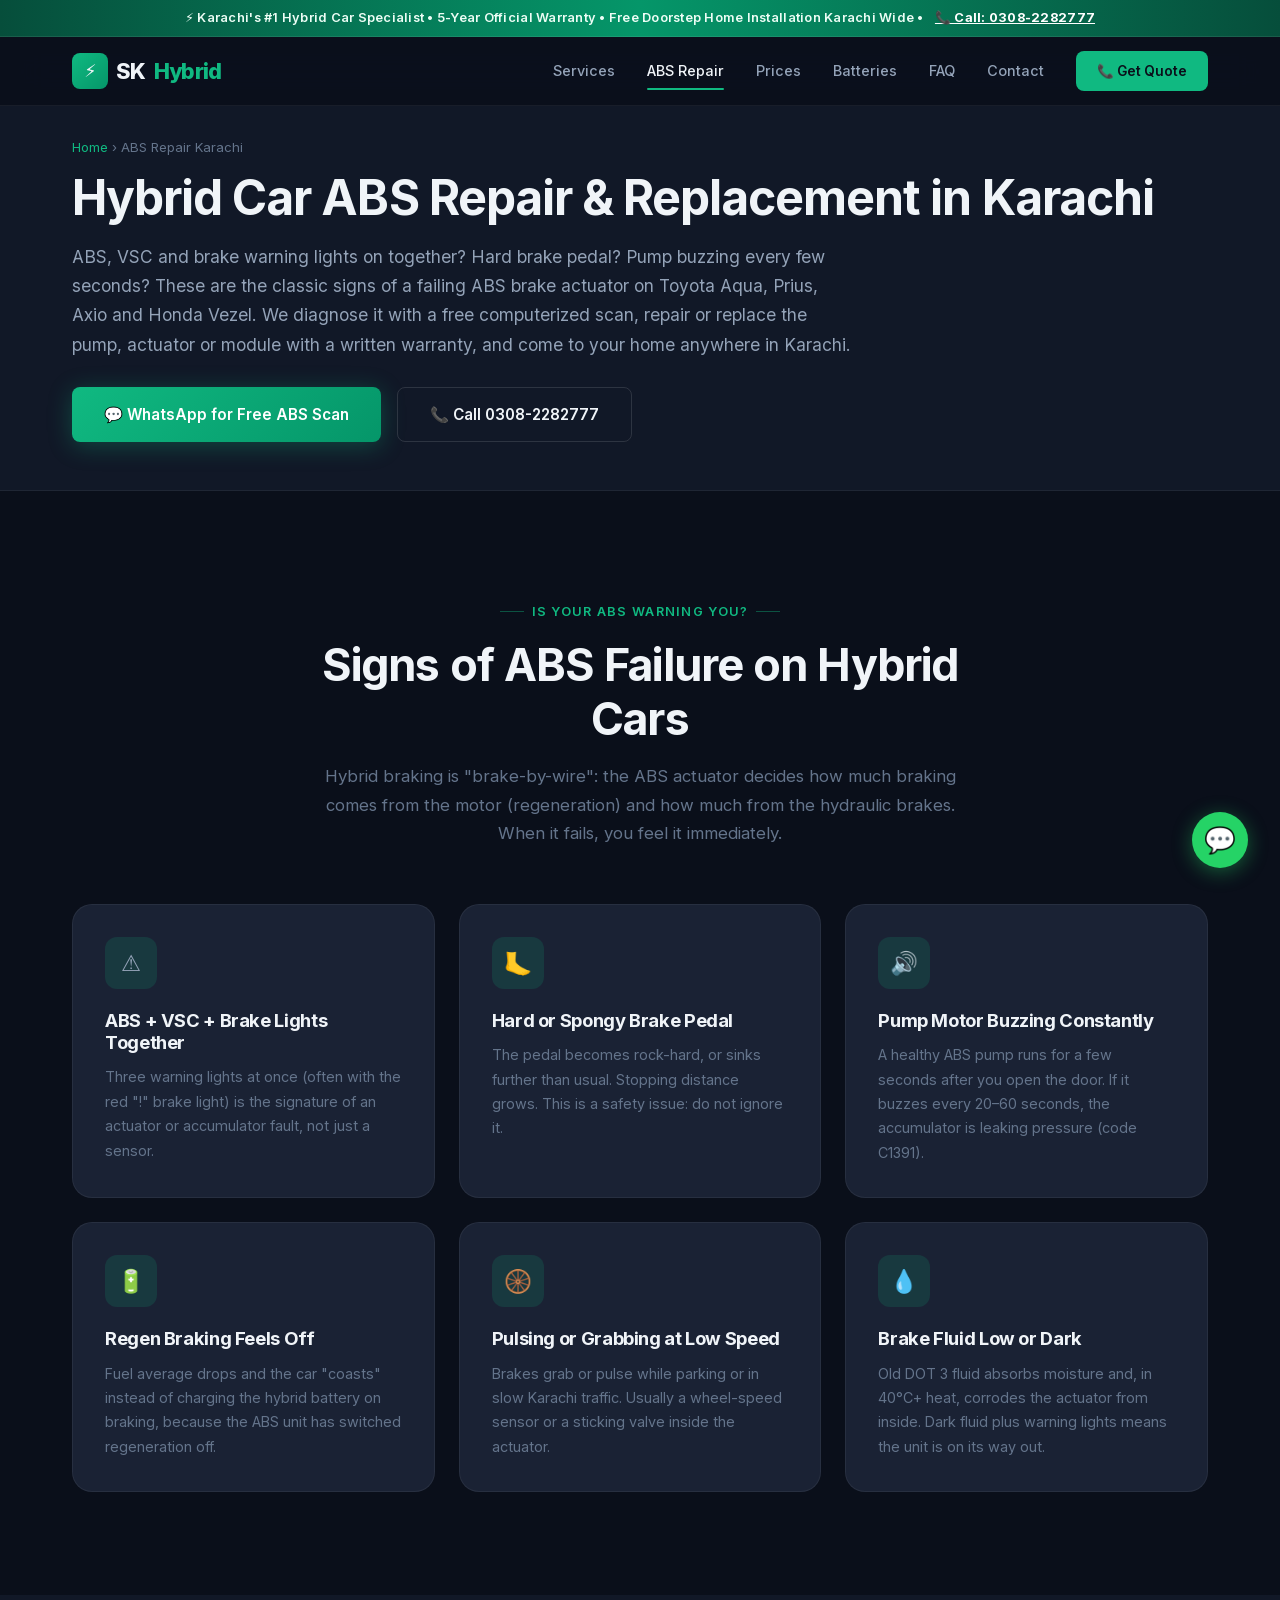
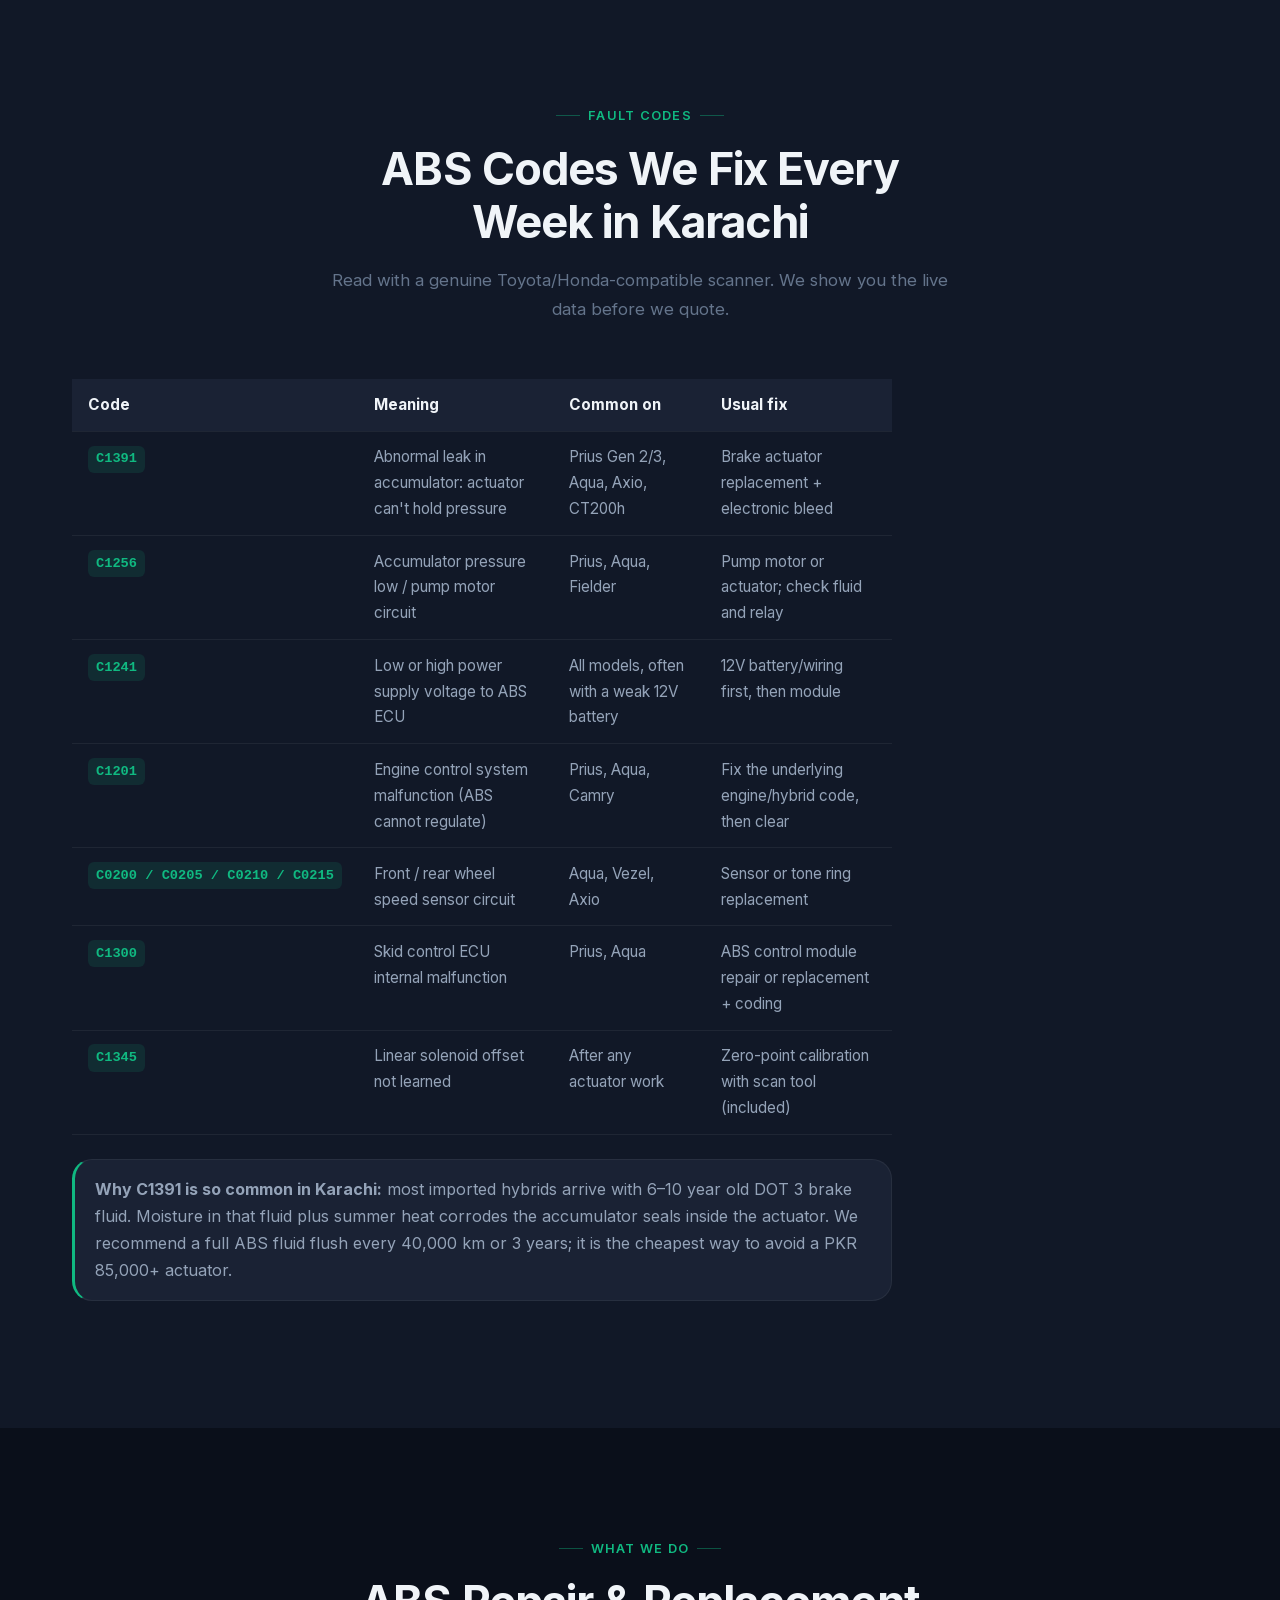
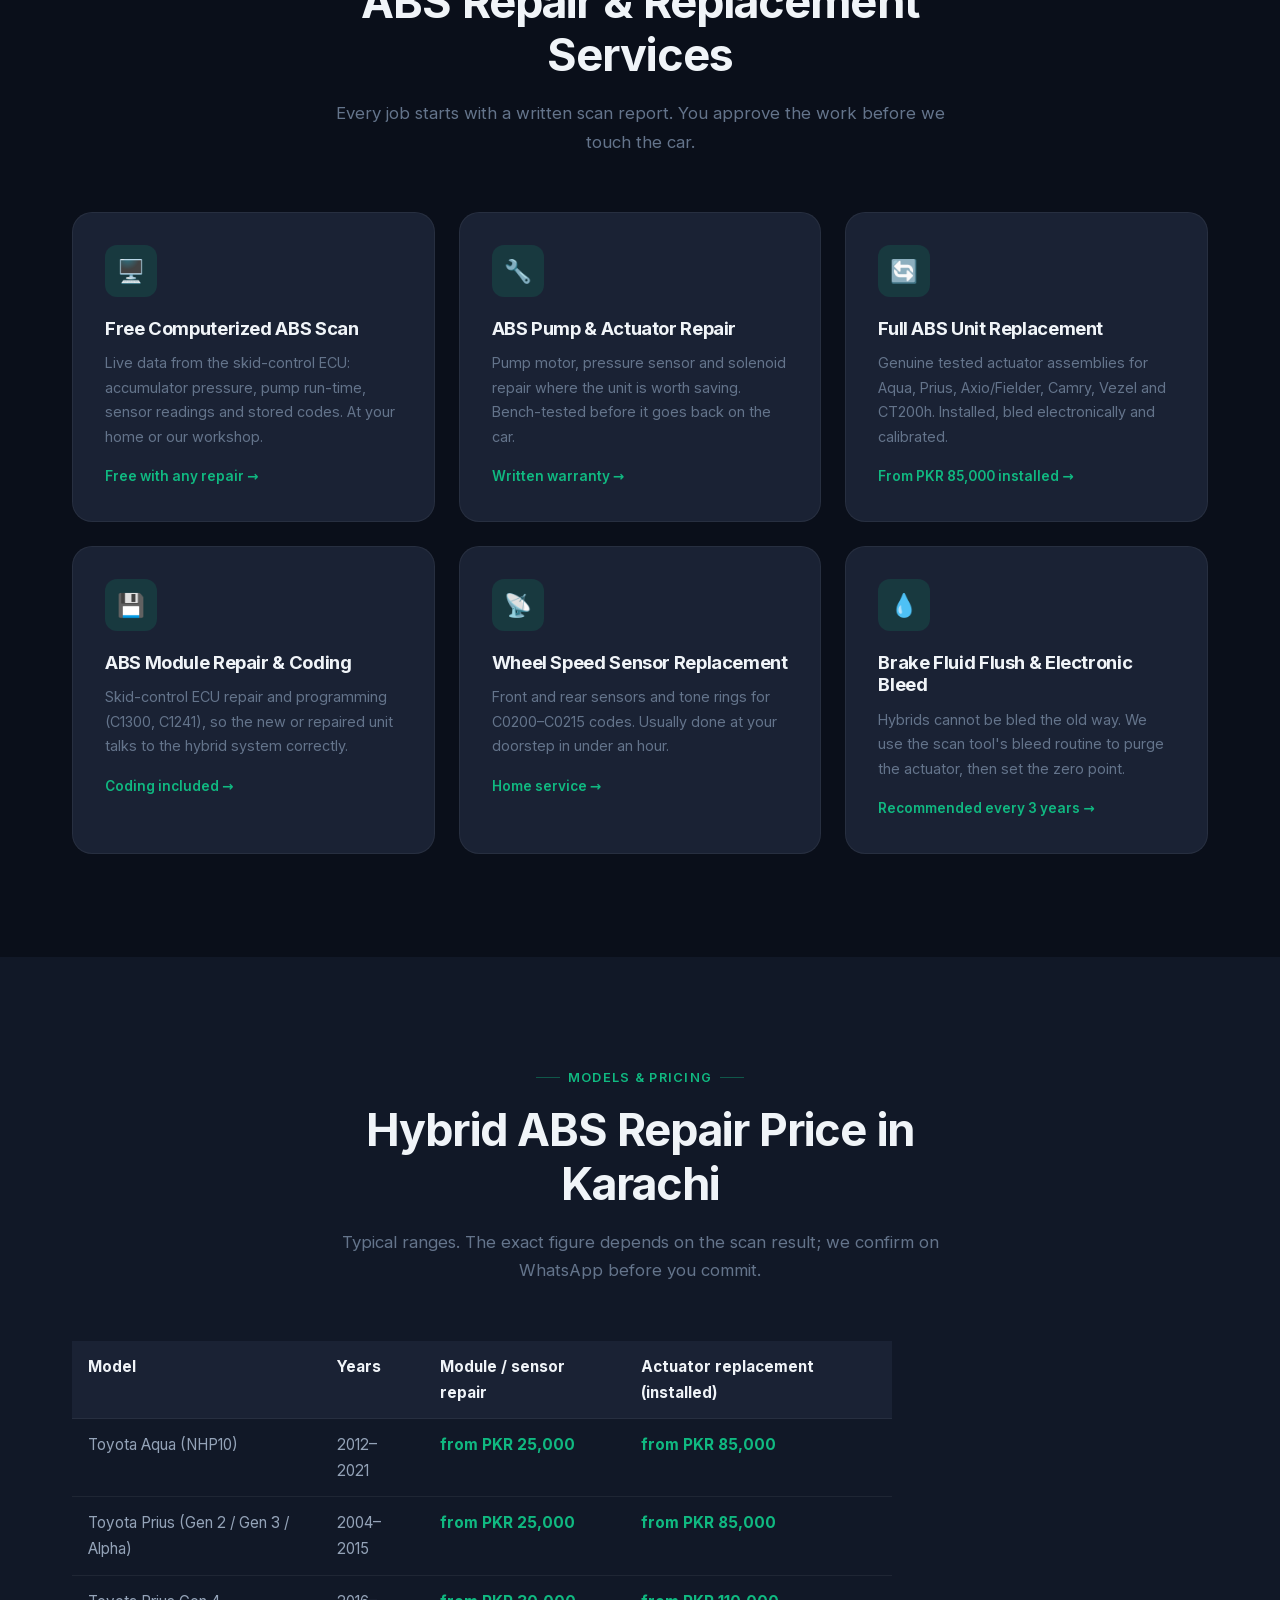
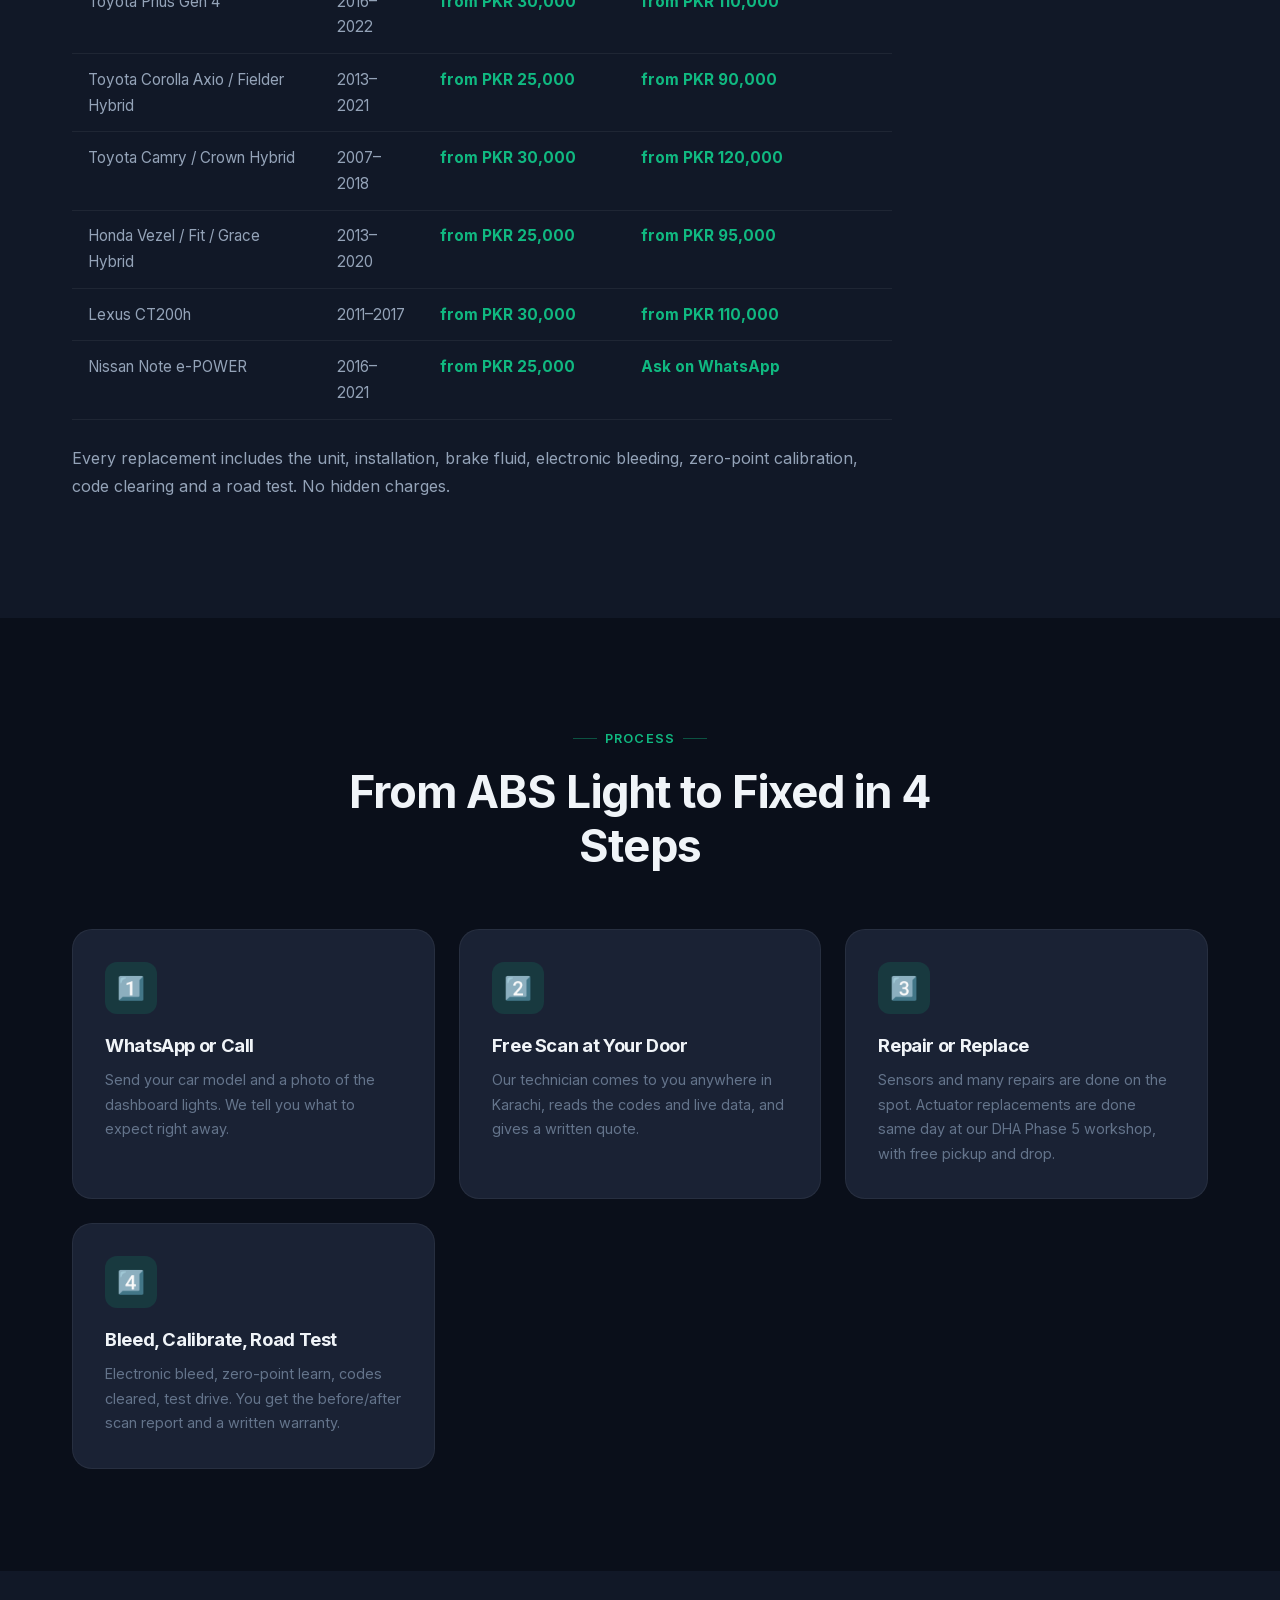
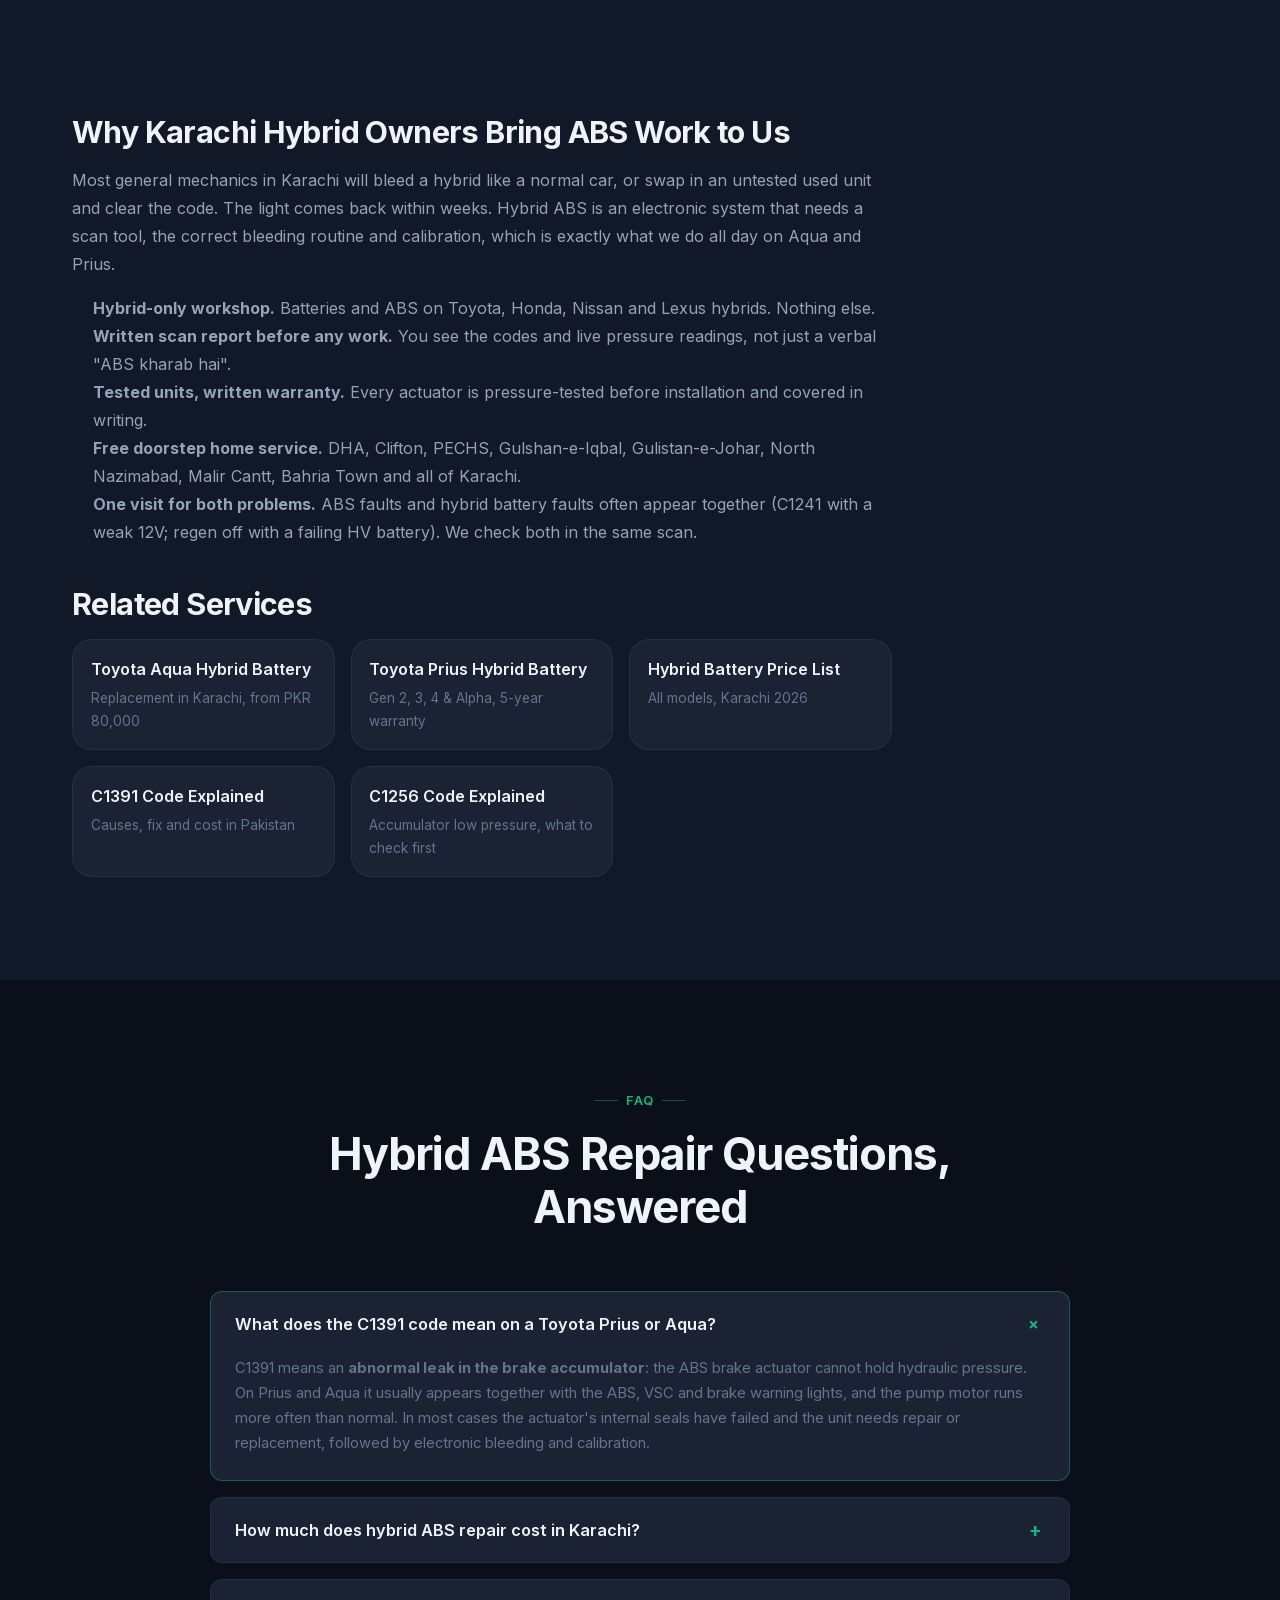
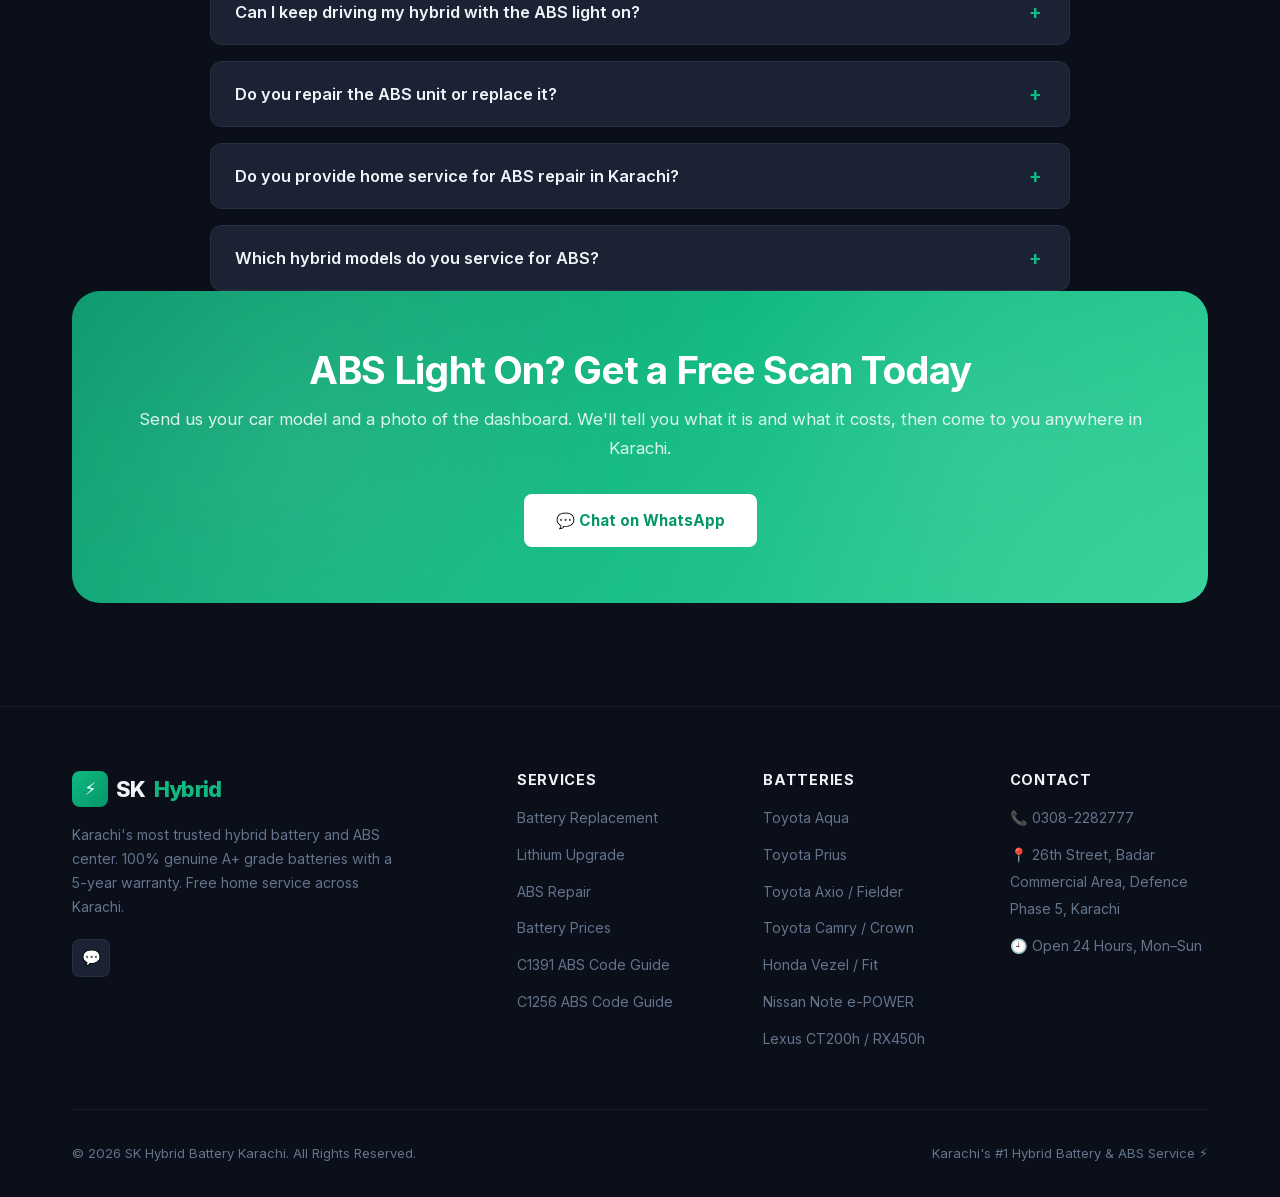
==== abs-repair-karachi/index.html @ 1bc67739 "feat(analytics): send call/WhatsApp/directions/quote clicks to GA4 as named events GA4 (G-RZLM8SD3V3" ====
<!DOCTYPE html>
<html lang="en" dir="ltr">
<head>
  <meta charset="UTF-8">
  <meta name="viewport" content="width=device-width, initial-scale=1.0">

  <!-- SEO Meta Tags -->
  <title>Hybrid Car ABS Repair &amp; Replacement in Karachi | Prius, Aqua, Vezel | SK Hybrid Battery</title>
  <meta name="description" content="Hybrid ABS pump, actuator & module repair in Karachi. C1391, C1256 & ABS/VSC lights fixed on Aqua, Prius, Axio, Vezel. Free scan, free home service.">
  <meta name="robots" content="index, follow, max-image-preview:large, max-snippet:-1">
  <link rel="canonical" href="https://www.skhybridbatterys.com/abs-repair-karachi/">

  <!-- Open Graph -->
  <meta property="og:locale" content="en_US">
  <meta property="og:type" content="article">
  <meta property="og:title" content="Hybrid Car ABS Repair & Replacement in Karachi | SK Hybrid Battery">
  <meta property="og:description" content="ABS pump, actuator & module repair for Toyota Aqua, Prius, Axio and Honda Vezel in Karachi. Fault codes C1391, C1256, C1241 fixed. Free scan, free home service.">
  <meta property="og:url" content="https://www.skhybridbatterys.com/abs-repair-karachi/">
  <meta property="og:site_name" content="SK Hybrid Battery Karachi">
  <meta property="og:image" content="https://www.skhybridbatterys.com/images/hero-battery.jpg">
  <meta name="twitter:card" content="summary_large_image">
  <meta name="twitter:title" content="Hybrid Car ABS Repair in Karachi | SK Hybrid Battery">
  <meta name="twitter:description" content="C1391, C1256, C1241 and ABS warning lights fixed on Aqua, Prius, Axio, Vezel. Free doorstep home service in Karachi.">

  <link rel="icon" type="image/svg+xml" href="data:image/svg+xml,<svg xmlns='http://www.w3.org/2000/svg' viewBox='0 0 100 100'><text y='.9em' font-size='90'>⚡</text></svg>">
  <link rel="preload" href="/fonts/inter-latin.woff2" as="font" type="font/woff2" crossorigin>
  <link rel="stylesheet" href="/style.css">

  <!-- Google Ads & Conversion Tracking -->
  <script async src="https://www.googletagmanager.com/gtag/js?id=AW-18432583532"></script>
  <script>
    window.dataLayer = window.dataLayer || [];
    function gtag(){dataLayer.push(arguments);}
    gtag('js', new Date());
    gtag('config', 'AW-18432583532');
    function trackAdConversion(type, label) {
      // Google Analytics 4: same clicks as named events (GA4 is loaded through the Ads Google tag)
      if (typeof gtag === 'function' && type !== 'quote-calculator-submit') {
        var gaEvent = /call/.test(type) ? 'click_call' : /direction/.test(type) ? 'click_directions' : type === 'quote_calculator_submit' ? 'quote_request' : 'click_whatsapp';
        gtag('event', gaEvent, { send_to: 'G-RZLM8SD3V3', button_id: type, button_text: String(label || '').slice(0, 100) });
      }
      if (typeof gtag === 'function') {
        gtag('event', 'conversion', { 'send_to': 'AW-18432583532/qbc3CPTk2_UcEOzOq9VE', 'event_category': 'Leads', 'event_label': label || 'SK Hybrid Contact' });
      }
    }
    function gtag_report_conversion(url) {
      var callback = function () { if (typeof(url) != 'undefined') { window.location = url; } };
      if (typeof gtag === 'function') { gtag('event', 'conversion', { 'send_to': 'AW-18432583532/qbc3CPTk2_UcEOzOq9VE', 'event_callback': callback }); }
      return false;
    }
  </script>

  <!-- Schema.org: Service + FAQPage + Breadcrumbs -->
  <script type="application/ld+json">
  {
    "@context": "https://schema.org",
    "@graph": [
      {
        "@type": "Service",
        "@id": "https://www.skhybridbatterys.com/abs-repair-karachi/#service",
        "name": "Hybrid Car ABS Repair & Replacement in Karachi",
        "serviceType": "ABS brake system repair",
        "url": "https://www.skhybridbatterys.com/abs-repair-karachi/",
        "description": "Diagnosis, repair and replacement of ABS pumps, brake actuators and ABS control modules on hybrid cars (Toyota Aqua, Prius, Axio, Fielder, Camry, Honda Vezel, Fit, Nissan Note e-POWER) in Karachi, including fault codes C1391, C1256 and C1241.",
        "provider": {
          "@type": "AutoRepair",
          "name": "SK Hybrid Battery Karachi",
          "url": "https://www.skhybridbatterys.com/",
          "telephone": "+92-308-2282777",
          "address": {
            "@type": "PostalAddress",
            "streetAddress": "26th Street, Badar Commercial Area, Defence Phase 5",
            "addressLocality": "Karachi",
            "addressRegion": "Sindh",
            "postalCode": "75500",
            "addressCountry": "PK"
          }
        },
        "areaServed": { "@type": "City", "name": "Karachi" },
        "availableChannel": {
          "@type": "ServiceChannel",
          "serviceUrl": "https://wa.me/923082282777",
          "servicePhone": "+92-308-2282777"
        }
      },
      {
        "@type": "BreadcrumbList",
        "itemListElement": [
          { "@type": "ListItem", "position": 1, "name": "Home", "item": "https://www.skhybridbatterys.com/" },
          { "@type": "ListItem", "position": 2, "name": "ABS Repair Karachi", "item": "https://www.skhybridbatterys.com/abs-repair-karachi/" }
        ]
      },
      {
        "@type": "FAQPage",
        "mainEntity": [
          {
            "@type": "Question",
            "name": "What does the C1391 code mean on a Toyota Prius or Aqua?",
            "acceptedAnswer": { "@type": "Answer", "text": "C1391 means an abnormal leak in the brake accumulator: the ABS brake actuator cannot hold hydraulic pressure. On Prius and Aqua it usually appears together with the ABS, VSC and brake warning lights, and the pump motor runs more often than normal. In most cases the actuator's internal seals have failed and the unit needs repair or replacement, followed by electronic bleeding and calibration." }
          },
          {
            "@type": "Question",
            "name": "How much does hybrid ABS repair cost in Karachi?",
            "acceptedAnswer": { "@type": "Answer", "text": "Prices depend on the model and whether the pump, actuator or module needs repair or full replacement. ABS module repair starts from around PKR 25,000 and a genuine replacement ABS unit for Toyota Aqua or Prius starts from around PKR 85,000, including installation, electronic bleeding and code clearing. We confirm the exact price after a free computerized scan." }
          },
          {
            "@type": "Question",
            "name": "Can I keep driving my hybrid with the ABS light on?",
            "acceptedAnswer": { "@type": "Answer", "text": "You can usually drive slowly to a workshop, but it is not safe to keep driving. On hybrids the ABS unit also controls regenerative braking and brake pressure; a failing actuator can leave you with a hard pedal and a much longer stopping distance. If the pedal feels hard or the pump buzzes constantly, stop and call us for doorstep service." }
          },
          {
            "@type": "Question",
            "name": "Do you repair the ABS unit or replace it?",
            "acceptedAnswer": { "@type": "Answer", "text": "Both. Sensor faults, wiring and some pump-motor issues can be repaired. Internal accumulator leaks (C1391) and worn actuators are normally replaced with a tested genuine unit, because a repaired seal rarely lasts in Karachi's heat. We explain the scan result and both options before any work." }
          },
          {
            "@type": "Question",
            "name": "Do you provide home service for ABS repair in Karachi?",
            "acceptedAnswer": { "@type": "Answer", "text": "Yes. Our mobile team carries a diagnostic scanner and can do the scan, sensor replacement and many repairs at your home or office anywhere in Karachi, free of charge. Full actuator replacement is done at our DHA Phase 5 workshop with free pickup and drop." }
          },
          {
            "@type": "Question",
            "name": "Which hybrid models do you service for ABS?",
            "acceptedAnswer": { "@type": "Answer", "text": "Toyota Aqua, Prius (Gen 2, 3, 4 and Alpha), Corolla Axio and Fielder Hybrid, Camry and Crown Hybrid, C-HR, Vitz Hybrid, Honda Vezel, Fit and Grace, Nissan Note e-POWER, and Lexus CT200h. If your hybrid is not listed, call us; we can almost always source the unit." }
          }
        ]
      }
    ]
  }
  </script>
</head>

<body>
  <!-- ==================== HEADER ==================== -->
  <header class="site-header" id="site-header">
    <div class="announcement-bar" role="banner">
      ⚡ <span class="ab-full">Karachi's #1 Hybrid Car Specialist • </span>5-Year Official Warranty • Free Doorstep Home Installation<span class="ab-full"> Karachi Wide</span> • <a href="tel:+923082282777" data-track="call-header">📞 Call: 0308-2282777</a>
    </div>

    <nav class="navbar" id="navbar" role="navigation" aria-label="Main navigation">
      <div class="container">
        <a href="/" class="logo" id="site-logo" aria-label="SK Hybrid Battery – Home">
          <div class="logo-icon">⚡</div>
          SK<span>Hybrid</span>
        </a>

        <div class="nav-links" id="nav-links" role="menubar">
          <a href="/#services" role="menuitem">Services</a>
          <a href="/abs-repair-karachi/" role="menuitem" class="active">ABS Repair</a>
          <a href="/hybrid-battery-price-karachi/" role="menuitem">Prices</a>
          <a href="/#products" role="menuitem">Batteries</a>
          <a href="/#faq" role="menuitem">FAQ</a>
          <a href="/#contact" role="menuitem">Contact</a>
          <a href="https://wa.me/923082282777?text=Hi%20SK%20Hybrid%20Battery%2C%20my%20hybrid%20has%20an%20ABS%20problem%20in%20Karachi" class="nav-cta" role="menuitem" target="_blank" rel="noopener" data-track="whatsapp-nav">📞 Get Quote</a>
        </div>

        <button class="mobile-toggle" id="mobile-toggle" aria-label="Toggle menu" aria-expanded="false">
          <span></span><span></span><span></span>
        </button>
      </div>
    </nav>
  </header>
  <div class="nav-overlay" id="nav-overlay"></div>

  <!-- ==================== PAGE HERO ==================== -->
  <section class="page-hero" id="top">
    <div class="container">
      <nav class="breadcrumb" aria-label="Breadcrumb"><a href="/">Home</a> › ABS Repair Karachi</nav>
      <h1>Hybrid Car ABS Repair &amp; Replacement in Karachi</h1>
      <p class="lead">ABS, VSC and brake warning lights on together? Hard brake pedal? Pump buzzing every few seconds? These are the classic signs of a failing ABS brake actuator on Toyota Aqua, Prius, Axio and Honda Vezel. We diagnose it with a free computerized scan, repair or replace the pump, actuator or module with a written warranty, and come to your home anywhere in Karachi.</p>
      <div class="hero-actions">
        <a href="https://wa.me/923082282777?text=Hi%20SK%20Hybrid%20Battery%2C%20my%20hybrid%20has%20an%20ABS%20warning%20light%20in%20Karachi.%20Please%20quote%20for%20repair." class="btn btn-primary" target="_blank" rel="noopener" data-track="abs-hero-whatsapp">💬 WhatsApp for Free ABS Scan</a>
        <a href="tel:+923082282777" class="btn btn-secondary" data-track="abs-hero-call">📞 Call 0308-2282777</a>
      </div>
    </div>
  </section>

  <!-- ==================== SYMPTOMS ==================== -->
  <section class="section" id="symptoms">
    <div class="container">
      <div class="section-header reveal">
        <div class="section-label">Is Your ABS Warning You?</div>
        <h2>Signs of ABS Failure on Hybrid Cars</h2>
        <p>Hybrid braking is "brake-by-wire": the ABS actuator decides how much braking comes from the motor (regeneration) and how much from the hydraulic brakes. When it fails, you feel it immediately.</p>
      </div>

      <div class="services-grid">
        <div class="service-card reveal">
          <div class="service-icon">⚠️</div>
          <h3>ABS + VSC + Brake Lights Together</h3>
          <p>Three warning lights at once (often with the red "!" brake light) is the signature of an actuator or accumulator fault, not just a sensor.</p>
        </div>
        <div class="service-card reveal">
          <div class="service-icon">🦶</div>
          <h3>Hard or Spongy Brake Pedal</h3>
          <p>The pedal becomes rock-hard, or sinks further than usual. Stopping distance grows. This is a safety issue: do not ignore it.</p>
        </div>
        <div class="service-card reveal">
          <div class="service-icon">🔊</div>
          <h3>Pump Motor Buzzing Constantly</h3>
          <p>A healthy ABS pump runs for a few seconds after you open the door. If it buzzes every 20–60 seconds, the accumulator is leaking pressure (code C1391).</p>
        </div>
        <div class="service-card reveal">
          <div class="service-icon">🔋</div>
          <h3>Regen Braking Feels Off</h3>
          <p>Fuel average drops and the car "coasts" instead of charging the hybrid battery on braking, because the ABS unit has switched regeneration off.</p>
        </div>
        <div class="service-card reveal">
          <div class="service-icon">🛞</div>
          <h3>Pulsing or Grabbing at Low Speed</h3>
          <p>Brakes grab or pulse while parking or in slow Karachi traffic. Usually a wheel-speed sensor or a sticking valve inside the actuator.</p>
        </div>
        <div class="service-card reveal">
          <div class="service-icon">💧</div>
          <h3>Brake Fluid Low or Dark</h3>
          <p>Old DOT 3 fluid absorbs moisture and, in 40°C+ heat, corrodes the actuator from inside. Dark fluid plus warning lights means the unit is on its way out.</p>
        </div>
      </div>
    </div>
  </section>

  <!-- ==================== FAULT CODES ==================== -->
  <section class="section" id="codes" style="background: var(--bg-secondary);">
    <div class="container">
      <div class="section-header reveal">
        <div class="section-label">Fault Codes</div>
        <h2>ABS Codes We Fix Every Week in Karachi</h2>
        <p>Read with a genuine Toyota/Honda-compatible scanner. We show you the live data before we quote.</p>
      </div>

      <div class="prose reveal">
        <div class="table-wrap">
          <table class="price-table">
            <thead>
              <tr><th>Code</th><th>Meaning</th><th>Common on</th><th>Usual fix</th></tr>
            </thead>
            <tbody>
              <tr><td><a href="/c1391-code-toyota-prius-aqua/"><span class="code-chip">C1391</span></a></td><td>Abnormal leak in accumulator: actuator can't hold pressure</td><td>Prius Gen 2/3, Aqua, Axio, CT200h</td><td>Brake actuator replacement + electronic bleed</td></tr>
              <tr><td><a href="/c1256-code-toyota-prius-aqua/"><span class="code-chip">C1256</span></a></td><td>Accumulator pressure low / pump motor circuit</td><td>Prius, Aqua, Fielder</td><td>Pump motor or actuator; check fluid and relay</td></tr>
              <tr><td><span class="code-chip">C1241</span></td><td>Low or high power supply voltage to ABS ECU</td><td>All models, often with a weak 12V battery</td><td>12V battery/wiring first, then module</td></tr>
              <tr><td><span class="code-chip">C1201</span></td><td>Engine control system malfunction (ABS cannot regulate)</td><td>Prius, Aqua, Camry</td><td>Fix the underlying engine/hybrid code, then clear</td></tr>
              <tr><td><span class="code-chip">C0200 / C0205 / C0210 / C0215</span></td><td>Front / rear wheel speed sensor circuit</td><td>Aqua, Vezel, Axio</td><td>Sensor or tone ring replacement</td></tr>
              <tr><td><span class="code-chip">C1300</span></td><td>Skid control ECU internal malfunction</td><td>Prius, Aqua</td><td>ABS control module repair or replacement + coding</td></tr>
              <tr><td><span class="code-chip">C1345</span></td><td>Linear solenoid offset not learned</td><td>After any actuator work</td><td>Zero-point calibration with scan tool (included)</td></tr>
            </tbody>
          </table>
        </div>
        <div class="note-box">
          <strong>Why C1391 is so common in Karachi:</strong> most imported hybrids arrive with 6–10 year old DOT 3 brake fluid. Moisture in that fluid plus summer heat corrodes the accumulator seals inside the actuator. We recommend a full ABS fluid flush every 40,000 km or 3 years; it is the cheapest way to avoid a PKR 85,000+ actuator.
        </div>
      </div>
    </div>
  </section>

  <!-- ==================== SERVICES ==================== -->
  <section class="section" id="abs-services">
    <div class="container">
      <div class="section-header reveal">
        <div class="section-label">What We Do</div>
        <h2>ABS Repair &amp; Replacement Services</h2>
        <p>Every job starts with a written scan report. You approve the work before we touch the car.</p>
      </div>

      <div class="services-grid">
        <div class="service-card reveal">
          <div class="service-icon">🖥️</div>
          <h3>Free Computerized ABS Scan</h3>
          <p>Live data from the skid-control ECU: accumulator pressure, pump run-time, sensor readings and stored codes. At your home or our workshop.</p>
          <span class="service-link">Free with any repair →</span>
        </div>
        <div class="service-card reveal">
          <div class="service-icon">🔧</div>
          <h3>ABS Pump &amp; Actuator Repair</h3>
          <p>Pump motor, pressure sensor and solenoid repair where the unit is worth saving. Bench-tested before it goes back on the car.</p>
          <span class="service-link">Written warranty →</span>
        </div>
        <div class="service-card reveal">
          <div class="service-icon">🔄</div>
          <h3>Full ABS Unit Replacement</h3>
          <p>Genuine tested actuator assemblies for Aqua, Prius, Axio/Fielder, Camry, Vezel and CT200h. Installed, bled electronically and calibrated.</p>
          <span class="service-link">From PKR 85,000 installed →</span>
        </div>
        <div class="service-card reveal">
          <div class="service-icon">💾</div>
          <h3>ABS Module Repair &amp; Coding</h3>
          <p>Skid-control ECU repair and programming (C1300, C1241), so the new or repaired unit talks to the hybrid system correctly.</p>
          <span class="service-link">Coding included →</span>
        </div>
        <div class="service-card reveal">
          <div class="service-icon">📡</div>
          <h3>Wheel Speed Sensor Replacement</h3>
          <p>Front and rear sensors and tone rings for C0200–C0215 codes. Usually done at your doorstep in under an hour.</p>
          <span class="service-link">Home service →</span>
        </div>
        <div class="service-card reveal">
          <div class="service-icon">💧</div>
          <h3>Brake Fluid Flush &amp; Electronic Bleed</h3>
          <p>Hybrids cannot be bled the old way. We use the scan tool's bleed routine to purge the actuator, then set the zero point.</p>
          <span class="service-link">Recommended every 3 years →</span>
        </div>
      </div>
    </div>
  </section>

  <!-- ==================== MODELS + PRICES ==================== -->
  <section class="section" id="abs-prices" style="background: var(--bg-secondary);">
    <div class="container">
      <div class="section-header reveal">
        <div class="section-label">Models &amp; Pricing</div>
        <h2>Hybrid ABS Repair Price in Karachi</h2>
        <p>Typical ranges. The exact figure depends on the scan result; we confirm on WhatsApp before you commit.</p>
      </div>

      <div class="prose reveal">
        <div class="table-wrap">
          <!-- PRICE: confirm these figures with the owner before publishing -->
          <table class="price-table">
            <thead>
              <tr><th>Model</th><th>Years</th><th>Module / sensor repair</th><th>Actuator replacement (installed)</th></tr>
            </thead>
            <tbody>
              <tr><td>Toyota Aqua (NHP10)</td><td>2012–2021</td><td class="price">from PKR 25,000</td><td class="price">from PKR 85,000</td></tr>
              <tr><td>Toyota Prius (Gen 2 / Gen 3 / Alpha)</td><td>2004–2015</td><td class="price">from PKR 25,000</td><td class="price">from PKR 85,000</td></tr>
              <tr><td>Toyota Prius Gen 4</td><td>2016–2022</td><td class="price">from PKR 30,000</td><td class="price">from PKR 110,000</td></tr>
              <tr><td>Toyota Corolla Axio / Fielder Hybrid</td><td>2013–2021</td><td class="price">from PKR 25,000</td><td class="price">from PKR 90,000</td></tr>
              <tr><td>Toyota Camry / Crown Hybrid</td><td>2007–2018</td><td class="price">from PKR 30,000</td><td class="price">from PKR 120,000</td></tr>
              <tr><td>Honda Vezel / Fit / Grace Hybrid</td><td>2013–2020</td><td class="price">from PKR 25,000</td><td class="price">from PKR 95,000</td></tr>
              <tr><td>Lexus CT200h</td><td>2011–2017</td><td class="price">from PKR 30,000</td><td class="price">from PKR 110,000</td></tr>
              <tr><td>Nissan Note e-POWER</td><td>2016–2021</td><td class="price">from PKR 25,000</td><td class="price">Ask on WhatsApp</td></tr>
            </tbody>
          </table>
        </div>
        <p>Every replacement includes the unit, installation, brake fluid, electronic bleeding, zero-point calibration, code clearing and a road test. No hidden charges.</p>
      </div>
    </div>
  </section>

  <!-- ==================== HOW IT WORKS ==================== -->
  <section class="section" id="process">
    <div class="container">
      <div class="section-header reveal">
        <div class="section-label">Process</div>
        <h2>From ABS Light to Fixed in 4 Steps</h2>
      </div>
      <div class="services-grid">
        <div class="service-card reveal">
          <div class="service-icon">1️⃣</div>
          <h3>WhatsApp or Call</h3>
          <p>Send your car model and a photo of the dashboard lights. We tell you what to expect right away.</p>
        </div>
        <div class="service-card reveal">
          <div class="service-icon">2️⃣</div>
          <h3>Free Scan at Your Door</h3>
          <p>Our technician comes to you anywhere in Karachi, reads the codes and live data, and gives a written quote.</p>
        </div>
        <div class="service-card reveal">
          <div class="service-icon">3️⃣</div>
          <h3>Repair or Replace</h3>
          <p>Sensors and many repairs are done on the spot. Actuator replacements are done same day at our DHA Phase 5 workshop, with free pickup and drop.</p>
        </div>
        <div class="service-card reveal">
          <div class="service-icon">4️⃣</div>
          <h3>Bleed, Calibrate, Road Test</h3>
          <p>Electronic bleed, zero-point learn, codes cleared, test drive. You get the before/after scan report and a written warranty.</p>
        </div>
      </div>
    </div>
  </section>

  <!-- ==================== WHY US ==================== -->
  <section class="section" id="why-abs" style="background: var(--bg-secondary);">
    <div class="container">
      <div class="prose reveal">
        <h2>Why Karachi Hybrid Owners Bring ABS Work to Us</h2>
        <p>Most general mechanics in Karachi will bleed a hybrid like a normal car, or swap in an untested used unit and clear the code. The light comes back within weeks. Hybrid ABS is an electronic system that needs a scan tool, the correct bleeding routine and calibration, which is exactly what we do all day on Aqua and Prius.</p>
        <ul>
          <li><strong>Hybrid-only workshop.</strong> Batteries and ABS on Toyota, Honda, Nissan and Lexus hybrids. Nothing else.</li>
          <li><strong>Written scan report before any work.</strong> You see the codes and live pressure readings, not just a verbal "ABS kharab hai".</li>
          <li><strong>Tested units, written warranty.</strong> Every actuator is pressure-tested before installation and covered in writing.</li>
          <li><strong>Free doorstep home service.</strong> DHA, Clifton, PECHS, Gulshan-e-Iqbal, Gulistan-e-Johar, North Nazimabad, Malir Cantt, Bahria Town and all of Karachi.</li>
          <li><strong>One visit for both problems.</strong> ABS faults and hybrid battery faults often appear together (C1241 with a weak 12V; regen off with a failing HV battery). We check both in the same scan.</li>
        </ul>

        <h2>Related Services</h2>
        <div class="related-links">
          <a href="/toyota-aqua-hybrid-battery-karachi/">Toyota Aqua Hybrid Battery <span>Replacement in Karachi, from PKR 80,000</span></a>
          <a href="/toyota-prius-hybrid-battery-karachi/">Toyota Prius Hybrid Battery <span>Gen 2, 3, 4 &amp; Alpha, 5-year warranty</span></a>
          <a href="/hybrid-battery-price-karachi/">Hybrid Battery Price List <span>All models, Karachi 2026</span></a>
          <a href="/c1391-code-toyota-prius-aqua/">C1391 Code Explained <span>Causes, fix and cost in Pakistan</span></a>
          <a href="/c1256-code-toyota-prius-aqua/">C1256 Code Explained <span>Accumulator low pressure, what to check first</span></a>
        </div>
      </div>
    </div>
  </section>

  <!-- ==================== FAQ ==================== -->
  <section class="section" id="faq">
    <div class="container">
      <div class="section-header reveal">
        <div class="section-label">FAQ</div>
        <h2>Hybrid ABS Repair Questions, Answered</h2>
      </div>

      <div class="faq-grid reveal">
        <div class="faq-item active">
          <button class="faq-question" aria-expanded="true"><span>What does the C1391 code mean on a Toyota Prius or Aqua?</span><span class="faq-icon">+</span></button>
          <div class="faq-answer"><p>C1391 means an <strong>abnormal leak in the brake accumulator</strong>: the ABS brake actuator cannot hold hydraulic pressure. On Prius and Aqua it usually appears together with the ABS, VSC and brake warning lights, and the pump motor runs more often than normal. In most cases the actuator's internal seals have failed and the unit needs repair or replacement, followed by electronic bleeding and calibration.</p></div>
        </div>
        <div class="faq-item">
          <button class="faq-question" aria-expanded="false"><span>How much does hybrid ABS repair cost in Karachi?</span><span class="faq-icon">+</span></button>
          <div class="faq-answer"><p>It depends on the model and whether the pump, actuator or module needs repair or full replacement. ABS module repair starts from around <strong>PKR 25,000</strong> and a genuine replacement ABS unit for Toyota Aqua or Prius starts from around <strong>PKR 85,000</strong>, including installation, electronic bleeding and code clearing. We confirm the exact price after a free computerized scan.</p></div>
        </div>
        <div class="faq-item">
          <button class="faq-question" aria-expanded="false"><span>Can I keep driving my hybrid with the ABS light on?</span><span class="faq-icon">+</span></button>
          <div class="faq-answer"><p>You can usually drive slowly to a workshop, but it is not safe to keep driving. On hybrids the ABS unit also controls regenerative braking and brake pressure; a failing actuator can leave you with a hard pedal and a much longer stopping distance. If the pedal feels hard or the pump buzzes constantly, stop and call us for doorstep service.</p></div>
        </div>
        <div class="faq-item">
          <button class="faq-question" aria-expanded="false"><span>Do you repair the ABS unit or replace it?</span><span class="faq-icon">+</span></button>
          <div class="faq-answer"><p>Both. Sensor faults, wiring and some pump-motor issues can be repaired. Internal accumulator leaks (C1391) and worn actuators are normally replaced with a tested genuine unit, because a repaired seal rarely lasts in Karachi's heat. We explain the scan result and both options before any work.</p></div>
        </div>
        <div class="faq-item">
          <button class="faq-question" aria-expanded="false"><span>Do you provide home service for ABS repair in Karachi?</span><span class="faq-icon">+</span></button>
          <div class="faq-answer"><p>Yes. Our mobile team carries a diagnostic scanner and can do the scan, sensor replacement and many repairs at your home or office anywhere in Karachi, free of charge. Full actuator replacement is done at our DHA Phase 5 workshop with free pickup and drop.</p></div>
        </div>
        <div class="faq-item">
          <button class="faq-question" aria-expanded="false"><span>Which hybrid models do you service for ABS?</span><span class="faq-icon">+</span></button>
          <div class="faq-answer"><p>Toyota Aqua, Prius (Gen 2, 3, 4 and Alpha), Corolla Axio and Fielder Hybrid, Camry and Crown Hybrid, C-HR, Vitz Hybrid, Honda Vezel, Fit and Grace, Nissan Note e-POWER, and Lexus CT200h. If your hybrid is not listed, call us; we can almost always source the unit.</p></div>
        </div>
      </div>

      <!-- CTA Banner -->
      <div class="cta-banner reveal" id="cta-section">
        <h2>ABS Light On? Get a Free Scan Today</h2>
        <p>Send us your car model and a photo of the dashboard. We'll tell you what it is and what it costs, then come to you anywhere in Karachi.</p>
        <a href="https://wa.me/923082282777?text=Hi%20SK%20Hybrid%20Battery%2C%20my%20hybrid%20has%20an%20ABS%20warning%20light.%20Please%20arrange%20a%20free%20scan%20in%20Karachi." class="btn" target="_blank" rel="noopener" data-track="abs-cta-whatsapp">💬 Chat on WhatsApp</a>
      </div>
    </div>
  </section>

  <!-- ==================== FOOTER ==================== -->
  <footer class="footer" id="footer" role="contentinfo">
    <div class="container">
      <div class="footer-grid">
        <div class="footer-about">
          <a href="/" class="logo" aria-label="SK Hybrid Battery – Home"><div class="logo-icon">⚡</div>SK<span>Hybrid</span></a>
          <p>Karachi's most trusted hybrid battery and ABS center. 100% genuine A+ grade batteries with a 5-year warranty. Free home service across Karachi.</p>
          <div class="footer-social">
            <a href="https://wa.me/923082282777" aria-label="WhatsApp" target="_blank" rel="noopener">💬</a>
          </div>
        </div>
        <div class="footer-column">
          <h4>Services</h4>
          <ul>
            <li><a href="/#services">Battery Replacement</a></li>
            <li><a href="/#services">Lithium Upgrade</a></li>
            <li><a href="/abs-repair-karachi/">ABS Repair</a></li>
            <li><a href="/hybrid-battery-price-karachi/">Battery Prices</a></li>
            <li><a href="/c1391-code-toyota-prius-aqua/">C1391 ABS Code Guide</a></li>
            <li><a href="/c1256-code-toyota-prius-aqua/">C1256 ABS Code Guide</a></li>
          </ul>
        </div>
        <div class="footer-column">
          <h4>Batteries</h4>
          <ul>
            <li><a href="/toyota-aqua-hybrid-battery-karachi/">Toyota Aqua</a></li>
            <li><a href="/toyota-prius-hybrid-battery-karachi/">Toyota Prius</a></li>
            <li><a href="/toyota-axio-fielder-hybrid-battery/">Toyota Axio / Fielder</a></li>
            <li><a href="/toyota-camry-crown-hybrid-battery/">Toyota Camry / Crown</a></li>
            <li><a href="/honda-vezel-fit-hybrid-battery/">Honda Vezel / Fit</a></li>
            <li><a href="/nissan-note-e-power-battery/">Nissan Note e-POWER</a></li>
            <li><a href="/lexus-hybrid-battery/">Lexus CT200h / RX450h</a></li>
          </ul>
        </div>
        <div class="footer-column">
          <h4>Contact</h4>
          <ul>
            <li><a href="tel:+923082282777">📞 0308-2282777</a></li>
            <li><a href="https://www.google.com/maps/dir/?api=1&destination=24.799278,67.047952" target="_blank" rel="noopener">📍 26th Street, Badar Commercial Area, Defence Phase 5, Karachi</a></li>
            <li><a href="/#contact">🕘 Open 24 Hours, Mon–Sun</a></li>
          </ul>
        </div>
      </div>
      <div class="footer-bottom">
        <p>© 2026 SK Hybrid Battery Karachi. All Rights Reserved.</p>
        <p>Karachi's #1 Hybrid Battery &amp; ABS Service ⚡</p>
      </div>
    </div>
  </footer>

  <a href="https://wa.me/923082282777?text=Hi%2C%20I%20need%20help%20with%20my%20hybrid%20ABS%20in%20Karachi" class="whatsapp-float" id="whatsapp-float" target="_blank" rel="noopener" aria-label="Chat on WhatsApp" data-track="whatsapp-float">💬</a>
  <button class="scroll-top" id="scroll-top" aria-label="Scroll to top">↑</button>

  <div class="mobile-action-bar" role="navigation" aria-label="Mobile Quick Actions">
    <div class="mobile-action-bar-inner">
      <a href="tel:+923082282777" class="mobile-action-btn btn-call" data-track="mobile-bar-call"><span class="btn-icon">📞</span><span>Call Now</span></a>
      <a href="https://wa.me/923082282777?text=Hi%20SK%20Hybrid%20Battery%2C%20I%20need%20ABS%20repair%20for%20my%20hybrid%20in%20Karachi" target="_blank" rel="noopener" class="mobile-action-btn btn-whatsapp" data-track="mobile-bar-whatsapp"><span class="btn-icon">💬</span><span>WhatsApp Quote</span></a>
      <a href="https://www.google.com/maps/dir/?api=1&destination=24.799278,67.047952" target="_blank" rel="noopener" class="mobile-action-btn btn-directions" data-track="mobile-bar-directions"><span class="btn-icon">📍</span><span>Directions</span></a>
    </div>
  </div>

  <script>
    const siteHeader = document.getElementById('site-header');
    const navbar = document.getElementById('navbar');
    const scrollTopBtn = document.getElementById('scroll-top');
    window.addEventListener('scroll', () => {
      const y = window.scrollY;
      siteHeader.classList.toggle('scrolled', y > 60);
      navbar.classList.toggle('scrolled', y > 60);
      scrollTopBtn.classList.toggle('visible', y > 500);
    });
    const toggle = document.getElementById('mobile-toggle');
    const navLinks = document.getElementById('nav-links');
    const overlay = document.getElementById('nav-overlay');
    function closeMenu() { navLinks.classList.remove('open'); overlay.classList.remove('open'); toggle.classList.remove('active'); toggle.setAttribute('aria-expanded', 'false'); }
    toggle.addEventListener('click', () => { const isOpen = navLinks.classList.toggle('open'); overlay.classList.toggle('open'); toggle.classList.toggle('active'); toggle.setAttribute('aria-expanded', isOpen); });
    overlay.addEventListener('click', closeMenu);
    navLinks.querySelectorAll('a').forEach(link => link.addEventListener('click', closeMenu));
    scrollTopBtn.addEventListener('click', () => window.scrollTo({ top: 0, behavior: 'smooth' }));
    const revealObserver = new IntersectionObserver((entries) => {
      entries.forEach(entry => { if (entry.isIntersecting) { entry.target.classList.add('visible'); revealObserver.unobserve(entry.target); } });
    }, { threshold: 0.1, rootMargin: '0px 0px -50px 0px' });
    document.querySelectorAll('.reveal').forEach(el => revealObserver.observe(el));
    document.querySelectorAll('.faq-question').forEach(button => {
      button.addEventListener('click', () => {
        const item = button.parentElement; const isActive = item.classList.contains('active');
        document.querySelectorAll('.faq-item').forEach(other => { other.classList.remove('active'); other.querySelector('.faq-question').setAttribute('aria-expanded', 'false'); });
        if (!isActive) { item.classList.add('active'); button.setAttribute('aria-expanded', 'true'); }
      });
    });
    document.querySelectorAll('[data-track]').forEach(el => {
      el.addEventListener('click', () => { if (typeof trackAdConversion === 'function') trackAdConversion(el.getAttribute('data-track'), el.innerText.trim() || 'CTA'); });
    });
  </script>
</body>
</html>
---- style.css ----
/* ===== SELF-HOSTED FONT (Inter variable, latin subset, weights 400–800) ===== */
@font-face {
  font-family: 'Inter';
  font-style: normal;
  font-weight: 400 800;
  font-display: swap;
  src: url('fonts/inter-latin.woff2') format('woff2');
  unicode-range: U+0000-00FF, U+0131, U+0152-0153, U+02BB-02BC, U+02C6, U+02DA, U+02DC, U+0304, U+0308, U+0329, U+2000-206F, U+20AC, U+2122, U+2191, U+2193, U+2212, U+2215, U+FEFF, U+FFFD;
}

/* ===== DESIGN SYSTEM ===== */
:root {
  /* Colors - Clean, minimal palette */
  --bg-primary: #0a0f1a;
  --bg-secondary: #111827;
  --bg-card: #1a2234;
  --bg-card-hover: #1f2a40;
  --surface: rgba(255, 255, 255, 0.03);
  --border: rgba(255, 255, 255, 0.06);
  --border-hover: rgba(255, 255, 255, 0.12);

  --text-primary: #f0f4f8;
  --text-secondary: #94a3b8;
  --text-muted: #64748b;

  --accent: #10b981;
  --accent-light: #34d399;
  --accent-dark: #059669;
  --accent-glow: rgba(16, 185, 129, 0.15);
  --accent-glow-strong: rgba(16, 185, 129, 0.3);

  /* Typography */
  --font-heading: 'Inter', system-ui, -apple-system, sans-serif;
  --font-body: 'Inter', system-ui, -apple-system, sans-serif;

  /* Spacing */
  --section-padding: clamp(4rem, 8vw, 7rem);
  --container-max: 1200px;
  --container-padding: clamp(1.25rem, 4vw, 2rem);

  /* Transitions */
  --ease-out: cubic-bezier(0.16, 1, 0.3, 1);
  --ease-spring: cubic-bezier(0.34, 1.56, 0.64, 1);

  /* Radius */
  --radius-sm: 8px;
  --radius-md: 12px;
  --radius-lg: 20px;
  --radius-xl: 28px;
}

/* ===== RESET & BASE ===== */
*,
*::before,
*::after {
  margin: 0;
  padding: 0;
  box-sizing: border-box;
}

html {
  scroll-behavior: smooth;
  scroll-padding-top: 120px;
  -webkit-font-smoothing: antialiased;
  -moz-osx-font-smoothing: grayscale;
}

body {
  font-family: var(--font-body);
  background-color: var(--bg-primary);
  color: var(--text-secondary);
  line-height: 1.7;
  font-size: 16px;
  overflow-x: hidden;
}

img {
  max-width: 100%;
  height: auto;
  display: block;
}

a {
  text-decoration: none;
  color: inherit;
  transition: color 0.3s var(--ease-out);
}

ul {
  list-style: none;
}

h1, h2, h3, h4, h5, h6 {
  font-family: var(--font-heading);
  color: var(--text-primary);
  font-weight: 700;
  line-height: 1.2;
  letter-spacing: -0.02em;
}

.container {
  max-width: var(--container-max);
  margin: 0 auto;
  padding: 0 var(--container-padding);
}

/* ===== SITE HEADER & NAVIGATION ===== */
.site-header {
  position: fixed;
  top: 0;
  left: 0;
  right: 0;
  z-index: 1000;
  width: 100%;
  transition: all 0.3s var(--ease-out);
}

.announcement-bar {
  background: linear-gradient(90deg, #064e3b, #059669, #064e3b);
  color: #ecfdf5;
  font-size: 0.8rem;
  font-weight: 600;
  padding: 0.45rem 1rem;
  text-align: center;
  letter-spacing: 0.02em;
  border-bottom: 1px solid rgba(255, 255, 255, 0.08);
}

.announcement-bar a {
  color: #fff;
  text-decoration: underline;
  margin-left: 0.5rem;
  font-weight: 700;
}

.navbar {
  position: relative;
  width: 100%;
  padding: 0.85rem 0;
  transition: all 0.3s var(--ease-out);
  background: rgba(10, 15, 26, 0.9);
  backdrop-filter: blur(20px) saturate(180%);
  -webkit-backdrop-filter: blur(20px) saturate(180%);
  border-bottom: 1px solid var(--border);
}

.site-header.scrolled .navbar,
.navbar.scrolled {
  padding: 0.65rem 0;
  background: rgba(10, 15, 26, 0.98);
  border-bottom: 1px solid rgba(16, 185, 129, 0.25);
  box-shadow: 0 4px 20px rgba(0, 0, 0, 0.4);
}

.navbar .container {
  display: flex;
  align-items: center;
  justify-content: space-between;
}

.logo {
  display: flex;
  align-items: center;
  gap: 0.5rem;
  font-size: 1.35rem;
  font-weight: 800;
  color: var(--text-primary);
  letter-spacing: -0.03em;
}

.logo-icon {
  width: 36px;
  height: 36px;
  background: linear-gradient(135deg, var(--accent), var(--accent-dark));
  border-radius: var(--radius-sm);
  display: flex;
  align-items: center;
  justify-content: center;
  font-size: 1.1rem;
}

.logo span {
  color: var(--accent);
}

.nav-links {
  display: flex;
  align-items: center;
  gap: 2rem;
}

.nav-links a {
  font-size: 0.9rem;
  font-weight: 500;
  color: var(--text-secondary);
  position: relative;
  padding: 0.3rem 0;
  transition: color 0.3s var(--ease-out);
}

.nav-links a::after {
  content: '';
  position: absolute;
  bottom: -2px;
  left: 0;
  width: 0;
  height: 2px;
  background: var(--accent);
  border-radius: 1px;
  transition: width 0.3s var(--ease-out);
}

.nav-links a:hover,
.nav-links a.active {
  color: var(--text-primary);
}

.nav-links a:hover::after,
.nav-links a.active::after {
  width: 100%;
}

.nav-cta {
  background: var(--accent) !important;
  color: var(--bg-primary) !important;
  padding: 0.55rem 1.3rem !important;
  border-radius: var(--radius-sm) !important;
  font-weight: 600 !important;
  font-size: 0.85rem !important;
  transition: all 0.3s var(--ease-out) !important;
}

.nav-cta::after {
  display: none !important;
}

.nav-cta:hover {
  background: var(--accent-light) !important;
  transform: translateY(-1px);
  box-shadow: 0 4px 20px var(--accent-glow-strong);
}

.mobile-toggle {
  display: none;
  flex-direction: column;
  gap: 5px;
  cursor: pointer;
  padding: 4px;
  background: none;
  border: none;
}

.mobile-toggle span {
  width: 24px;
  height: 2px;
  background: var(--text-primary);
  border-radius: 2px;
  transition: all 0.3s var(--ease-out);
}

.mobile-toggle.active span:nth-child(1) {
  transform: rotate(45deg) translate(5px, 5px);
}

.mobile-toggle.active span:nth-child(2) {
  opacity: 0;
}

.mobile-toggle.active span:nth-child(3) {
  transform: rotate(-45deg) translate(5px, -5px);
}

/* ===== HERO SECTION ===== */
.hero {
  position: relative;
  min-height: 100vh;
  display: flex;
  align-items: center;
  overflow: hidden;
  padding: 8.5rem 0 4rem;
}

.hero-bg {
  position: absolute;
  inset: 0;
  z-index: 0;
}

.hero-bg img {
  width: 100%;
  height: 100%;
  object-fit: cover;
  opacity: 0.25;
}

.hero-bg::after {
  content: '';
  position: absolute;
  inset: 0;
  background: linear-gradient(
    135deg,
    rgba(10, 15, 26, 0.95) 0%,
    rgba(10, 15, 26, 0.7) 50%,
    rgba(10, 15, 26, 0.9) 100%
  );
}

/* Subtle grid pattern */
.hero::before {
  content: '';
  position: absolute;
  inset: 0;
  background-image:
    linear-gradient(rgba(255,255,255,0.015) 1px, transparent 1px),
    linear-gradient(90deg, rgba(255,255,255,0.015) 1px, transparent 1px);
  background-size: 60px 60px;
  z-index: 1;
}

/* Glow orb */
.hero-glow {
  position: absolute;
  width: 600px;
  height: 600px;
  border-radius: 50%;
  background: radial-gradient(circle, var(--accent-glow) 0%, transparent 70%);
  top: 20%;
  right: -10%;
  z-index: 1;
  animation: pulse-glow 6s ease-in-out infinite alternate;
}

@keyframes pulse-glow {
  0% { opacity: 0.4; transform: scale(1); }
  100% { opacity: 0.8; transform: scale(1.1); }
}

.hero .container {
  position: relative;
  z-index: 2;
  display: grid;
  grid-template-columns: 1fr 1fr;
  gap: 4rem;
  align-items: center;
}

.hero-badge {
  display: inline-flex;
  align-items: center;
  gap: 0.5rem;
  padding: 0.4rem 1rem 0.4rem 0.5rem;
  background: var(--accent-glow);
  border: 1px solid rgba(16, 185, 129, 0.2);
  border-radius: 100px;
  font-size: 0.8rem;
  font-weight: 500;
  color: var(--accent-light);
  margin-bottom: 1.5rem;
  animation: fadeInUp 0.8s var(--ease-out) both;
}

.hero-badge-dot {
  width: 8px;
  height: 8px;
  background: var(--accent);
  border-radius: 50%;
  animation: blink 2s ease-in-out infinite;
}

@keyframes blink {
  0%, 100% { opacity: 1; }
  50% { opacity: 0.3; }
}

.hero-content h1 {
  font-size: clamp(2.5rem, 5vw, 3.8rem);
  line-height: 1.1;
  margin-bottom: 1.5rem;
  animation: fadeInUp 0.8s var(--ease-out) 0.15s both;
}

.hero-content h1 .highlight {
  background: linear-gradient(135deg, var(--accent), var(--accent-light));
  -webkit-background-clip: text;
  -webkit-text-fill-color: transparent;
  background-clip: text;
}

.hero-content p {
  font-size: 1.1rem;
  max-width: 520px;
  margin-bottom: 2rem;
  animation: fadeInUp 0.8s var(--ease-out) 0.3s both;
}

.hero-actions {
  display: flex;
  gap: 1rem;
  flex-wrap: wrap;
  animation: fadeInUp 0.8s var(--ease-out) 0.45s both;
}

.btn {
  display: inline-flex;
  align-items: center;
  gap: 0.5rem;
  padding: 0.85rem 2rem;
  border-radius: var(--radius-sm);
  font-weight: 600;
  font-size: 0.95rem;
  font-family: var(--font-body);
  cursor: pointer;
  border: none;
  transition: all 0.3s var(--ease-out);
}

.btn-primary {
  background: linear-gradient(135deg, var(--accent), var(--accent-dark));
  color: white;
  box-shadow: 0 4px 25px var(--accent-glow-strong);
}

.btn-primary:hover {
  transform: translateY(-2px);
  box-shadow: 0 8px 40px var(--accent-glow-strong);
}

.btn-secondary {
  background: transparent;
  color: var(--text-primary);
  border: 1px solid var(--border-hover);
}

.btn-secondary:hover {
  border-color: var(--accent);
  color: var(--accent-light);
  background: var(--accent-glow);
}

.hero-image {
  position: relative;
  animation: fadeInRight 1s var(--ease-out) 0.3s both;
}

.hero-image img {
  border-radius: var(--radius-lg);
  box-shadow: 0 20px 60px rgba(0, 0, 0, 0.4);
}

.hero-stats {
  display: grid;
  grid-template-columns: repeat(3, 1fr);
  gap: 1.5rem;
  margin-top: 3rem;
  animation: fadeInUp 0.8s var(--ease-out) 0.6s both;
}

.stat-item {
  text-align: left;
}

.stat-number {
  font-size: 1.8rem;
  font-weight: 800;
  color: var(--text-primary);
  display: flex;
  align-items: baseline;
  gap: 2px;
}

.stat-number .accent {
  color: var(--accent);
}

.stat-label {
  font-size: 0.82rem;
  color: var(--text-muted);
  margin-top: 0.2rem;
}

/* ===== INNER PAGES (service / model / price pages) ===== */
.page-hero {
  padding: 8.5rem 0 3rem;
  background: var(--bg-secondary);
  border-bottom: 1px solid var(--border);
}

.page-hero h1 {
  font-size: clamp(1.9rem, 4vw, 3rem);
  line-height: 1.15;
  margin: 0.75rem 0 1rem;
}

.page-hero .lead {
  color: var(--text-secondary);
  max-width: 780px;
  font-size: 1.08rem;
  line-height: 1.7;
  margin-bottom: 1.75rem;
}

.breadcrumb {
  font-size: 0.82rem;
  color: var(--text-muted);
}

.breadcrumb a {
  color: var(--accent);
  text-decoration: none;
}

.prose {
  max-width: 820px;
}

.prose h2 {
  font-size: clamp(1.4rem, 2.6vw, 1.9rem);
  margin: 2.5rem 0 1rem;
}

.prose h3 {
  font-size: 1.15rem;
  margin: 1.5rem 0 0.5rem;
}

.prose p,
.prose li {
  color: var(--text-secondary);
  line-height: 1.75;
}

.prose p {
  margin-bottom: 1rem;
}

.prose ul,
.prose ol {
  padding-left: 1.3rem;
  margin-bottom: 1rem;
}

.prose a {
  color: var(--accent);
}

.table-wrap {
  overflow-x: auto;
  margin: 1.5rem 0;
}

.price-table {
  width: 100%;
  border-collapse: collapse;
  font-size: 0.95rem;
  min-width: 600px;
}

a.product-price,
a.service-link {
  text-decoration: none;
}

.price-table th,
.price-table td {
  padding: 0.8rem 1rem;
  border-bottom: 1px solid var(--border);
  text-align: left;
  vertical-align: top;
}

.price-table th {
  color: var(--text-primary);
  background: var(--bg-card);
  font-weight: 700;
}

.price-table td {
  color: var(--text-secondary);
}

.price-table .price {
  color: var(--accent);
  font-weight: 700;
  white-space: nowrap;
}

.code-chip {
  display: inline-block;
  font-family: ui-monospace, SFMono-Regular, Menlo, monospace;
  background: rgba(16, 185, 129, 0.12);
  color: var(--accent);
  padding: 0.12rem 0.5rem;
  border-radius: 6px;
  font-weight: 700;
  font-size: 0.9em;
  white-space: nowrap;
}

.note-box {
  background: var(--bg-card);
  border: 1px solid var(--border);
  border-left: 3px solid var(--accent);
  border-radius: var(--radius-lg, 12px);
  padding: 1rem 1.25rem;
  margin: 1.5rem 0;
  color: var(--text-secondary);
}

.related-links {
  display: grid;
  grid-template-columns: repeat(auto-fit, minmax(220px, 1fr));
  gap: 1rem;
  margin-top: 1rem;
}

.related-links a {
  display: block;
  background: var(--bg-card);
  border: 1px solid var(--border);
  border-radius: var(--radius-lg, 12px);
  padding: 1rem 1.1rem;
  color: var(--text-primary);
  text-decoration: none;
  font-weight: 600;
  transition: border-color 0.2s, transform 0.2s;
}

.related-links a:hover {
  border-color: var(--accent);
  transform: translateY(-2px);
}

.related-links a span {
  display: block;
  color: var(--text-muted);
  font-weight: 400;
  font-size: 0.85rem;
  margin-top: 0.25rem;
}

@media (max-width: 600px) {
  .page-hero {
    padding: 7.5rem 0 2.25rem;
  }

  /* Short price/spec tables fit the phone screen instead of scrolling sideways */
  .price-table.fit {
    min-width: 0;
    font-size: 0.8rem;
  }

  .price-table.fit th,
  .price-table.fit td {
    padding: 0.55rem 0.45rem;
  }

  .price-table.fit .price {
    white-space: normal;
  }

}

/* ===== SECTION COMMON ===== */
.section {
  padding: var(--section-padding) 0;
  position: relative;
}

.section-header {
  text-align: center;
  max-width: 640px;
  margin: 0 auto 3.5rem;
}

.section-label {
  display: inline-flex;
  align-items: center;
  gap: 0.5rem;
  font-size: 0.8rem;
  font-weight: 600;
  text-transform: uppercase;
  letter-spacing: 0.1em;
  color: var(--accent);
  margin-bottom: 1rem;
}

.section-label::before,
.section-label::after {
  content: '';
  width: 24px;
  height: 1px;
  background: var(--accent);
  opacity: 0.4;
}

.section-header h2 {
  font-size: clamp(2rem, 4vw, 2.8rem);
  margin-bottom: 1rem;
}

.section-header p {
  font-size: 1.05rem;
  color: var(--text-muted);
}

/* ===== SERVICES SECTION ===== */
.services {
  background: var(--bg-secondary);
}

.services-grid {
  display: grid;
  grid-template-columns: repeat(3, 1fr);
  gap: 1.5rem;
}

.service-card {
  background: var(--bg-card);
  border: 1px solid var(--border);
  border-radius: var(--radius-lg);
  padding: 2rem;
  transition: all 0.4s var(--ease-out);
  position: relative;
  overflow: hidden;
}

.service-card::before {
  content: '';
  position: absolute;
  top: 0;
  left: 0;
  right: 0;
  height: 3px;
  background: linear-gradient(90deg, var(--accent), var(--accent-light));
  opacity: 0;
  transition: opacity 0.4s var(--ease-out);
}

.service-card:hover {
  transform: translateY(-4px);
  border-color: var(--border-hover);
  background: var(--bg-card-hover);
  box-shadow: 0 20px 50px rgba(0, 0, 0, 0.3);
}

.service-card:hover::before {
  opacity: 1;
}

.service-icon {
  width: 52px;
  height: 52px;
  border-radius: var(--radius-md);
  background: var(--accent-glow);
  display: flex;
  align-items: center;
  justify-content: center;
  font-size: 1.4rem;
  margin-bottom: 1.25rem;
  transition: all 0.3s var(--ease-out);
}

.service-card:hover .service-icon {
  background: linear-gradient(135deg, var(--accent), var(--accent-dark));
  transform: scale(1.05);
}

.service-card h3 {
  font-size: 1.15rem;
  margin-bottom: 0.75rem;
  font-weight: 700;
}

.service-card p {
  font-size: 0.9rem;
  line-height: 1.7;
  color: var(--text-muted);
}

.service-card .service-link {
  display: inline-flex;
  align-items: center;
  gap: 0.4rem;
  margin-top: 1rem;
  font-size: 0.85rem;
  font-weight: 600;
  color: var(--accent);
  transition: gap 0.3s var(--ease-out);
}

.service-card:hover .service-link {
  gap: 0.7rem;
}

/* ===== PRODUCTS SECTION ===== */
.products-grid {
  display: grid;
  grid-template-columns: repeat(auto-fit, minmax(280px, 1fr));
  gap: 1.5rem;
}

.product-card {
  background: var(--bg-card);
  border: 1px solid var(--border);
  border-radius: var(--radius-lg);
  overflow: hidden;
  transition: all 0.4s var(--ease-out);
}

.product-card:hover {
  transform: translateY(-4px);
  border-color: var(--border-hover);
  box-shadow: 0 20px 50px rgba(0, 0, 0, 0.3);
}

.product-image {
  position: relative;
  height: 220px;
  overflow: hidden;
}

.product-image img {
  width: 100%;
  height: 100%;
  object-fit: cover;
  transition: transform 0.5s var(--ease-out);
}

.product-card:hover .product-image img {
  transform: scale(1.05);
}

.product-badge {
  position: absolute;
  top: 1rem;
  left: 1rem;
  padding: 0.3rem 0.8rem;
  background: var(--accent);
  color: var(--bg-primary);
  font-size: 0.75rem;
  font-weight: 700;
  border-radius: 100px;
  text-transform: uppercase;
  letter-spacing: 0.05em;
}

.product-info {
  padding: 1.5rem;
}

.product-info h3 {
  font-size: 1.05rem;
  margin-bottom: 0.5rem;
  font-weight: 600;
}

.product-info p {
  font-size: 0.85rem;
  color: var(--text-muted);
  margin-bottom: 0.75rem;
}

.product-tags {
  display: flex;
  flex-wrap: wrap;
  gap: 0.4rem;
  margin-bottom: 1rem;
}

.product-tags span {
  font-size: 0.72rem;
  font-weight: 500;
  padding: 0.2rem 0.6rem;
  background: rgba(16, 185, 129, 0.08);
  border: 1px solid rgba(16, 185, 129, 0.15);
  border-radius: 100px;
  color: var(--accent-light);
}

.product-meta {
  display: flex;
  align-items: center;
  justify-content: space-between;
}

.product-price {
  font-size: 1.2rem;
  font-weight: 800;
  color: var(--accent);
}

.product-cta {
  padding: 0.5rem 1.2rem;
  background: var(--accent-glow);
  color: var(--accent);
  border: 1px solid rgba(16, 185, 129, 0.2);
  border-radius: var(--radius-sm);
  font-size: 0.8rem;
  font-weight: 600;
  cursor: pointer;
  transition: all 0.3s var(--ease-out);
  font-family: var(--font-body);
}

.product-cta:hover {
  background: var(--accent);
  color: white;
  border-color: var(--accent);
}

/* ===== WHY CHOOSE US ===== */
.features {
  background: var(--bg-secondary);
}

.features-layout {
  display: grid;
  grid-template-columns: 1fr 1fr;
  gap: 4rem;
  align-items: center;
}

.features-image {
  position: relative;
  border-radius: var(--radius-lg);
  overflow: hidden;
}

.features-image img {
  border-radius: var(--radius-lg);
  box-shadow: 0 20px 60px rgba(0, 0, 0, 0.3);
}

.features-image::after {
  content: '';
  position: absolute;
  inset: 0;
  border-radius: var(--radius-lg);
  border: 1px solid rgba(255, 255, 255, 0.05);
}

.features-list {
  display: flex;
  flex-direction: column;
  gap: 1.5rem;
}

.feature-item {
  display: flex;
  gap: 1rem;
  padding: 1.25rem;
  background: var(--bg-card);
  border: 1px solid var(--border);
  border-radius: var(--radius-md);
  transition: all 0.3s var(--ease-out);
}

.feature-item:hover {
  border-color: var(--border-hover);
  background: var(--bg-card-hover);
  transform: translateX(4px);
}

.feature-icon {
  width: 44px;
  height: 44px;
  min-width: 44px;
  border-radius: var(--radius-sm);
  background: var(--accent-glow);
  display: flex;
  align-items: center;
  justify-content: center;
  font-size: 1.2rem;
}

.feature-item h4 {
  font-size: 1rem;
  margin-bottom: 0.3rem;
}

.feature-item p {
  font-size: 0.85rem;
  color: var(--text-muted);
}

/* ===== VEHICLES SECTION ===== */
.vehicles-scroll {
  display: flex;
  gap: 1rem;
  overflow-x: auto;
  padding-bottom: 1rem;
  scrollbar-width: none;
  -ms-overflow-style: none;
}

.vehicles-scroll::-webkit-scrollbar {
  display: none;
}

.vehicle-chip {
  padding: 0.7rem 1.5rem;
  background: var(--bg-card);
  border: 1px solid var(--border);
  border-radius: 100px;
  white-space: nowrap;
  font-size: 0.9rem;
  font-weight: 500;
  color: var(--text-secondary);
  transition: all 0.3s var(--ease-out);
  cursor: default;
}

.vehicle-chip:hover {
  border-color: var(--accent);
  color: var(--accent-light);
  background: var(--accent-glow);
}

/* ===== TESTIMONIALS ===== */
.testimonials-grid {
  display: grid;
  grid-template-columns: repeat(3, 1fr);
  gap: 1.5rem;
}

.testimonial-card {
  background: var(--bg-card);
  border: 1px solid var(--border);
  border-radius: var(--radius-lg);
  padding: 2rem;
  transition: all 0.3s var(--ease-out);
}

.testimonial-card:hover {
  border-color: var(--border-hover);
  transform: translateY(-2px);
}

.testimonial-stars {
  display: flex;
  gap: 2px;
  margin-bottom: 1rem;
  color: #fbbf24;
  font-size: 0.9rem;
}

.testimonial-card blockquote {
  font-size: 0.95rem;
  line-height: 1.7;
  color: var(--text-secondary);
  margin-bottom: 1.25rem;
  font-style: italic;
}

.testimonial-author {
  display: flex;
  align-items: center;
  gap: 0.75rem;
}

.testimonial-avatar {
  width: 40px;
  height: 40px;
  border-radius: 50%;
  background: linear-gradient(135deg, var(--accent), var(--accent-dark));
  display: flex;
  align-items: center;
  justify-content: center;
  font-size: 0.9rem;
  font-weight: 700;
  color: white;
}

.testimonial-author-info strong {
  font-size: 0.9rem;
  color: var(--text-primary);
  display: block;
}

.testimonial-author-info span {
  font-size: 0.78rem;
  color: var(--text-muted);
}

/* ===== LOCATIONS / CTA ===== */
.locations {
  background: var(--bg-secondary);
}

.locations-grid {
  display: grid;
  grid-template-columns: repeat(auto-fit, minmax(220px, 1fr));
  gap: 1.25rem;
  margin-bottom: 3rem;
}

.location-card {
  padding: 1.5rem;
  background: var(--bg-card);
  border: 1px solid var(--border);
  border-radius: var(--radius-md);
  text-align: center;
  transition: all 0.3s var(--ease-out);
}

.location-card:hover {
  border-color: var(--accent);
  background: var(--accent-glow);
}

.location-card .location-icon {
  font-size: 1.5rem;
  margin-bottom: 0.5rem;
}

.location-card p a {
  color: var(--accent);
  font-weight: 600;
  text-decoration: none;
}

.location-card h4 {
  font-size: 1rem;
  margin-bottom: 0.25rem;
}

.location-card p {
  font-size: 0.82rem;
  color: var(--text-muted);
}

/* ===== CTA BANNER ===== */
.cta-banner {
  background: linear-gradient(135deg, var(--accent-dark) 0%, var(--accent) 50%, var(--accent-light) 100%);
  border-radius: var(--radius-xl);
  padding: 3.5rem;
  text-align: center;
  position: relative;
  overflow: hidden;
}

.cta-banner::before {
  content: '';
  position: absolute;
  inset: 0;
  background-image:
    radial-gradient(circle at 20% 50%, rgba(255,255,255,0.1) 0%, transparent 50%),
    radial-gradient(circle at 80% 50%, rgba(255,255,255,0.08) 0%, transparent 40%);
}

.cta-banner h2 {
  font-size: clamp(1.8rem, 3.5vw, 2.4rem);
  color: white;
  margin-bottom: 0.75rem;
  position: relative;
}

.cta-banner p {
  color: rgba(255, 255, 255, 0.85);
  font-size: 1.05rem;
  margin-bottom: 2rem;
  position: relative;
}

.cta-banner .btn {
  background: white;
  color: var(--accent-dark);
  font-weight: 700;
  position: relative;
}

.cta-banner .btn:hover {
  transform: translateY(-2px);
  box-shadow: 0 10px 30px rgba(0, 0, 0, 0.2);
}

/* ===== FOOTER ===== */
.footer {
  padding: 4rem 0 2rem;
  border-top: 1px solid var(--border);
}

.footer-grid {
  display: grid;
  grid-template-columns: 2fr 1fr 1fr 1fr;
  gap: 3rem;
  margin-bottom: 3rem;
}

.footer-about .logo {
  margin-bottom: 1rem;
}

.footer-about p {
  font-size: 0.88rem;
  color: var(--text-muted);
  max-width: 320px;
}

.footer-column h4 {
  font-size: 0.9rem;
  margin-bottom: 1rem;
  text-transform: uppercase;
  letter-spacing: 0.05em;
}

.footer-column ul li {
  margin-bottom: 0.6rem;
}

.footer-column ul li a {
  font-size: 0.88rem;
  color: var(--text-muted);
}

.footer-column ul li a:hover {
  color: var(--accent-light);
}

.footer-social {
  display: flex;
  gap: 0.6rem;
  margin-top: 1.25rem;
}

.footer-social a {
  width: 38px;
  height: 38px;
  border-radius: var(--radius-sm);
  background: var(--bg-card);
  border: 1px solid var(--border);
  display: flex;
  align-items: center;
  justify-content: center;
  font-size: 0.95rem;
  transition: all 0.3s var(--ease-out);
}

.footer-social a:hover {
  background: var(--accent);
  border-color: var(--accent);
  color: white;
  transform: translateY(-2px);
}

.footer-bottom {
  padding-top: 2rem;
  border-top: 1px solid var(--border);
  display: flex;
  justify-content: space-between;
  align-items: center;
  font-size: 0.82rem;
  color: var(--text-muted);
}

/* ===== WHATSAPP FLOAT ===== */
.whatsapp-float {
  position: fixed;
  bottom: 2rem;
  right: 2rem;
  width: 56px;
  height: 56px;
  border-radius: 50%;
  background: #25D366;
  display: flex;
  align-items: center;
  justify-content: center;
  font-size: 1.6rem;
  color: white;
  z-index: 999;
  box-shadow: 0 4px 20px rgba(37, 211, 102, 0.4);
  transition: all 0.3s var(--ease-out);
  animation: float-bounce 3s ease-in-out infinite;
}

.whatsapp-float:hover {
  transform: scale(1.1);
  box-shadow: 0 6px 30px rgba(37, 211, 102, 0.5);
}

@keyframes float-bounce {
  0%, 100% { transform: translateY(0); }
  50% { transform: translateY(-6px); }
}

/* ===== SCROLL ANIMATIONS ===== */
@keyframes fadeInUp {
  from {
    opacity: 0;
    transform: translateY(30px);
  }
  to {
    opacity: 1;
    transform: translateY(0);
  }
}

@keyframes fadeInRight {
  from {
    opacity: 0;
    transform: translateX(40px);
  }
  to {
    opacity: 1;
    transform: translateX(0);
  }
}

.reveal {
  opacity: 0;
  transform: translateY(30px);
  transition: all 0.8s var(--ease-out);
}

.reveal.visible {
  opacity: 1;
  transform: translateY(0);
}

/* ===== RESPONSIVE ===== */
@media (max-width: 992px) {
  .hero .container {
    grid-template-columns: 1fr;
    text-align: center;
  }

  .hero-content p {
    margin-left: auto;
    margin-right: auto;
  }

  .hero-actions {
    justify-content: center;
  }

  .hero-image {
    max-width: 500px;
    margin: 0 auto;
  }

  .hero-stats {
    justify-content: center;
  }

  .services-grid {
    grid-template-columns: 1fr 1fr;
  }

  .features-layout {
    grid-template-columns: 1fr;
    gap: 2.5rem;
  }

  .testimonials-grid {
    grid-template-columns: 1fr 1fr;
  }

  .footer-grid {
    grid-template-columns: 1fr 1fr;
  }
}

@media (max-width: 768px) {
  .nav-links {
    position: fixed;
    top: 0;
    right: -100%;
    width: 75%;
    max-width: 320px;
    height: 100vh;
    background: var(--bg-secondary);
    border-left: 1px solid var(--border);
    flex-direction: column;
    align-items: flex-start;
    padding: 5rem 2rem 2rem;
    gap: 1.5rem;
    transition: right 0.4s var(--ease-out);
  }

  .nav-links.open {
    right: 0;
  }

  .mobile-toggle {
    display: flex;
  }

  .services-grid {
    grid-template-columns: 1fr;
  }

  .testimonials-grid {
    grid-template-columns: 1fr;
  }

  .footer-grid {
    grid-template-columns: 1fr;
    gap: 2rem;
  }

  .footer-bottom {
    flex-direction: column;
    gap: 0.75rem;
    text-align: center;
  }

  .cta-banner {
    padding: 2.5rem 1.5rem;
  }
}

@media (max-width: 480px) {
  .hero-stats {
    grid-template-columns: repeat(3, 1fr);
    gap: 0.5rem;
    margin-top: 2rem;
  }

  .stat-item {
    text-align: center; /* was left-aligned while numbers were centered */
  }

  .stat-number {
    justify-content: center;
    font-size: 1.5rem;
  }

  .stat-label {
    font-size: 0.75rem;
  }

  .locations-grid {
    grid-template-columns: 1fr 1fr;
  }
}

/* ===== SCROLL TO TOP ===== */
.scroll-top {
  position: fixed;
  bottom: 2rem;
  left: 2rem;
  width: 42px;
  height: 42px;
  border-radius: 50%;
  background: var(--bg-card);
  border: 1px solid var(--border);
  display: flex;
  align-items: center;
  justify-content: center;
  cursor: pointer;
  opacity: 0;
  pointer-events: none;
  transition: all 0.3s var(--ease-out);
  font-size: 1rem;
  color: var(--text-secondary);
  z-index: 99;
}

.scroll-top.visible {
  opacity: 1;
  pointer-events: all;
}

.scroll-top:hover {
  background: var(--accent);
  color: white;
  border-color: var(--accent);
  transform: translateY(-2px);
}

/* ===== MOBILE OVERLAY ===== */
.nav-overlay {
  position: fixed;
  inset: 0;
  background: rgba(0, 0, 0, 0.5);
  z-index: 998;
  opacity: 0;
  pointer-events: none;
  transition: opacity 0.3s var(--ease-out);
}

.nav-overlay.open {
  opacity: 1;
  pointer-events: all;
}

/* ===== TRUST BADGES BAR ===== */
.trust-bar {
  background: rgba(17, 24, 39, 0.7);
  border-top: 1px solid var(--border);
  border-bottom: 1px solid var(--border);
  padding: 1.5rem 0;
  -webkit-backdrop-filter: blur(10px);
  backdrop-filter: blur(10px);
}

.trust-badges-grid {
  display: grid;
  grid-template-columns: repeat(auto-fit, minmax(180px, 1fr));
  gap: 1.25rem;
  align-items: center;
}

.trust-badge-item {
  display: flex;
  align-items: center;
  gap: 0.75rem;
  padding: 0.5rem 0.75rem;
}

.trust-badge-icon {
  width: 40px;
  height: 40px;
  min-width: 40px;
  border-radius: var(--radius-sm);
  background: var(--accent-glow);
  border: 1px solid rgba(16, 185, 129, 0.2);
  display: flex;
  align-items: center;
  justify-content: center;
  font-size: 1.2rem;
}

.trust-badge-text strong {
  display: block;
  font-size: 0.88rem;
  color: var(--text-primary);
  line-height: 1.2;
}

.trust-badge-text span {
  font-size: 0.76rem;
  color: var(--text-muted);
}

/* ===== INSTANT QUOTE CALCULATOR (HIGH-CONVERTING LEAD WIDGET) ===== */
.quote-calc-wrapper {
  background: linear-gradient(145deg, rgba(26, 34, 52, 0.9), rgba(17, 24, 39, 0.95));
  border: 1px solid rgba(16, 185, 129, 0.25);
  border-radius: var(--radius-xl);
  padding: clamp(1.75rem, 4vw, 2.5rem);
  box-shadow: 0 20px 60px rgba(0, 0, 0, 0.4), inset 0 1px 0 rgba(255, 255, 255, 0.05);
  position: relative;
  overflow: hidden;
  margin-top: 2.5rem;
  margin-bottom: 4rem;
  z-index: 10;
}

.quote-calc-wrapper::before {
  content: '';
  position: absolute;
  top: 0;
  left: 0;
  right: 0;
  height: 3px;
  background: linear-gradient(90deg, transparent, var(--accent), var(--accent-light), transparent);
}

.quote-calc-header {
  text-align: center;
  max-width: 650px;
  margin: 0 auto 2rem;
}

.quote-calc-header h3 {
  font-size: clamp(1.4rem, 2.5vw, 1.8rem);
  margin-bottom: 0.4rem;
}

.quote-calc-header p {
  font-size: 0.9rem;
  color: var(--text-muted);
}

.quote-form-grid {
  display: grid;
  grid-template-columns: repeat(3, 1fr) auto;
  gap: 1rem;
  align-items: flex-end;
}

.quote-field {
  display: flex;
  flex-direction: column;
  gap: 0.4rem;
}

.quote-field label {
  font-size: 0.78rem;
  font-weight: 600;
  text-transform: uppercase;
  letter-spacing: 0.05em;
  color: var(--accent-light);
}

.quote-select {
  width: 100%;
  padding: 0.8rem 1rem;
  background: var(--bg-primary);
  border: 1px solid var(--border);
  border-radius: var(--radius-sm);
  color: var(--text-primary);
  font-family: var(--font-body);
  font-size: 0.9rem;
  font-weight: 500;
  outline: none;
  cursor: pointer;
  transition: all 0.3s var(--ease-out);
}

.quote-select:focus {
  border-color: var(--accent);
  box-shadow: 0 0 0 3px var(--accent-glow);
}

.quote-select option {
  background: #111827;
  color: #f0f4f8;
}

.btn-calc-submit {
  padding: 0.8rem 1.6rem;
  background: linear-gradient(135deg, var(--accent), var(--accent-dark));
  color: white;
  border: none;
  border-radius: var(--radius-sm);
  font-weight: 700;
  font-size: 0.92rem;
  cursor: pointer;
  display: inline-flex;
  align-items: center;
  justify-content: center;
  gap: 0.5rem;
  transition: all 0.3s var(--ease-out);
  white-space: nowrap;
  height: 48px;
  box-shadow: 0 4px 20px var(--accent-glow-strong);
}

.btn-calc-submit:hover {
  transform: translateY(-2px);
  box-shadow: 0 8px 30px var(--accent-glow-strong);
}

/* ===== FAQ SECTION (FOR RICH SNIPPETS & AD QUALITY SCORE) ===== */
.faq-grid {
  max-width: 860px;
  margin: 0 auto;
  display: flex;
  flex-direction: column;
  gap: 1rem;
}

.faq-item {
  background: var(--bg-card);
  border: 1px solid var(--border);
  border-radius: var(--radius-md);
  overflow: hidden;
  transition: border-color 0.3s var(--ease-out);
}

.faq-item.active {
  border-color: rgba(16, 185, 129, 0.4);
}

.faq-question {
  width: 100%;
  padding: 1.25rem 1.5rem;
  display: flex;
  justify-content: space-between;
  align-items: center;
  background: none;
  border: none;
  text-align: left;
  color: var(--text-primary);
  font-family: var(--font-heading);
  font-size: 1.02rem;
  font-weight: 600;
  cursor: pointer;
  gap: 1rem;
}

.faq-icon {
  font-size: 1.2rem;
  color: var(--accent);
  transition: transform 0.3s var(--ease-out);
  min-width: 20px;
  text-align: center;
}

.faq-item.active .faq-icon {
  transform: rotate(45deg);
}

.faq-answer {
  max-height: 0;
  overflow: hidden;
  transition: max-height 0.4s var(--ease-out), padding 0.3s var(--ease-out);
  padding: 0 1.5rem;
  color: var(--text-muted);
  font-size: 0.92rem;
  line-height: 1.7;
}

.faq-item.active .faq-answer {
  max-height: 300px;
  padding: 0 1.5rem 1.5rem;
}

/* ===== KARACHI LOCAL SEO NEIGHBORHOODS CHIPS ===== */
.areas-section {
  background: var(--bg-secondary);
  border-top: 1px solid var(--border);
  border-bottom: 1px solid var(--border);
  padding: 3rem 0;
}

.areas-container {
  display: flex;
  flex-wrap: wrap;
  justify-content: center;
  gap: 0.65rem;
  margin-top: 1.5rem;
}

.area-badge {
  padding: 0.45rem 1rem;
  background: var(--bg-card);
  border: 1px solid var(--border);
  border-radius: 100px;
  font-size: 0.82rem;
  color: var(--text-secondary);
  display: inline-flex;
  align-items: center;
  gap: 0.35rem;
}

.area-badge span {
  color: var(--accent);
  font-weight: 700;
}

/* ===== STICKY MOBILE CONVERSION ACTION BAR ===== */
.mobile-action-bar {
  display: none;
  position: fixed;
  bottom: 0;
  left: 0;
  right: 0;
  z-index: 1000;
  background: rgba(10, 15, 26, 0.95);
  backdrop-filter: blur(15px);
  -webkit-backdrop-filter: blur(15px);
  border-top: 1px solid rgba(16, 185, 129, 0.3);
  padding: 0.6rem 0.8rem;
  box-shadow: 0 -5px 25px rgba(0, 0, 0, 0.5);
}

.mobile-action-bar-inner {
  display: grid;
  grid-template-columns: 1fr 1.3fr 1fr;
  gap: 0.5rem;
}

.mobile-action-btn {
  display: flex;
  flex-direction: column;
  align-items: center;
  justify-content: center;
  padding: 0.5rem 0.2rem;
  border-radius: var(--radius-sm);
  font-size: 0.72rem;
  font-weight: 700;
  text-decoration: none;
  text-align: center;
  transition: all 0.2s var(--ease-out);
}

.mobile-action-btn.btn-call {
  background: rgba(255, 255, 255, 0.08);
  color: var(--text-primary);
  border: 1px solid var(--border-hover);
}

.mobile-action-btn.btn-whatsapp {
  background: #25D366;
  color: white;
  box-shadow: 0 2px 12px rgba(37, 211, 102, 0.4);
}

.mobile-action-btn.btn-directions {
  background: rgba(16, 185, 129, 0.15);
  color: var(--accent-light);
  border: 1px solid rgba(16, 185, 129, 0.3);
}

.mobile-action-btn .btn-icon {
  font-size: 1.05rem;
  margin-bottom: 0.15rem;
}

/* Mobile responsive adjustments */
@media (max-width: 900px) {
  .quote-form-grid {
    grid-template-columns: 1fr 1fr;
  }
  .btn-calc-submit {
    grid-column: span 2;
  }
}

@media (max-width: 600px) {
  .announcement-bar {
    font-size: 0.74rem;
    padding: 0.35rem 0.6rem;
    line-height: 1.35;
  }
  .hero {
    padding: 7.5rem 0 3rem;
    min-height: auto;
  }
  .trust-bar {
    padding: 1.25rem 0;
  }
  .trust-badges-grid {
    grid-template-columns: 1fr;
    gap: 0.75rem;
  }
  .quote-calc-wrapper {
    margin-top: 1.5rem;
    margin-bottom: 2.5rem;
  }
  .quote-form-grid {
    grid-template-columns: 1fr;
  }
  .btn-calc-submit {
    grid-column: span 1;
  }
  .mobile-action-bar {
    display: block;
  }
  body {
    padding-bottom: 60px; /* offset for sticky bottom bar */
  }
  .whatsapp-float {
    display: none; /* bottom bar already has WhatsApp; the bubble covered the hero Call button */
  }
  .scroll-top {
    bottom: 4.8rem;
  }
  .ab-full {
    display: none; /* shorter announcement text on phones (1–2 lines instead of 3) */
  }
}

/* ===== PHONE POLISH (kept last so it overrides earlier rules) ===== */
@media (max-width: 600px) {
  /* ---- Touch targets: at least ~44px so buttons are easy to tap with a thumb ---- */
  .mobile-toggle {
    min-width: 44px;
    min-height: 44px;
    justify-content: center;
    align-items: center;
    padding: 10px;
  }

  .product-cta,
  a.product-price {
    min-height: 44px;
    display: inline-flex;
    align-items: center;
  }

  .product-cta {
    padding: 0.6rem 1.2rem;
    font-size: 0.85rem;
  }

  a.service-link {
    display: inline-block;
    padding: 0.7rem 0;
  }

  .footer-social a {
    width: 44px;
    height: 44px;
  }

  /* Inline links: padding enlarges the tap area without changing the layout */
  .announcement-bar a,
  .breadcrumb a {
    padding: 0.8rem 0.3rem;
  }

  .location-card > a {
    padding: 0.7rem 0.3rem;
  }

  /* The ↑ button covered page text; phones scroll by swiping and have the bottom bar */
  .scroll-top,
  .scroll-top.visible {
    display: none;
  }

  /* Smaller hero heading so the WhatsApp button fits on the first screen */
  .hero-content h1 {
    font-size: 2rem;
    margin-bottom: 1rem;
  }

  .hero-content p {
    font-size: 0.98rem;
    margin-bottom: 1.5rem;
  }
}
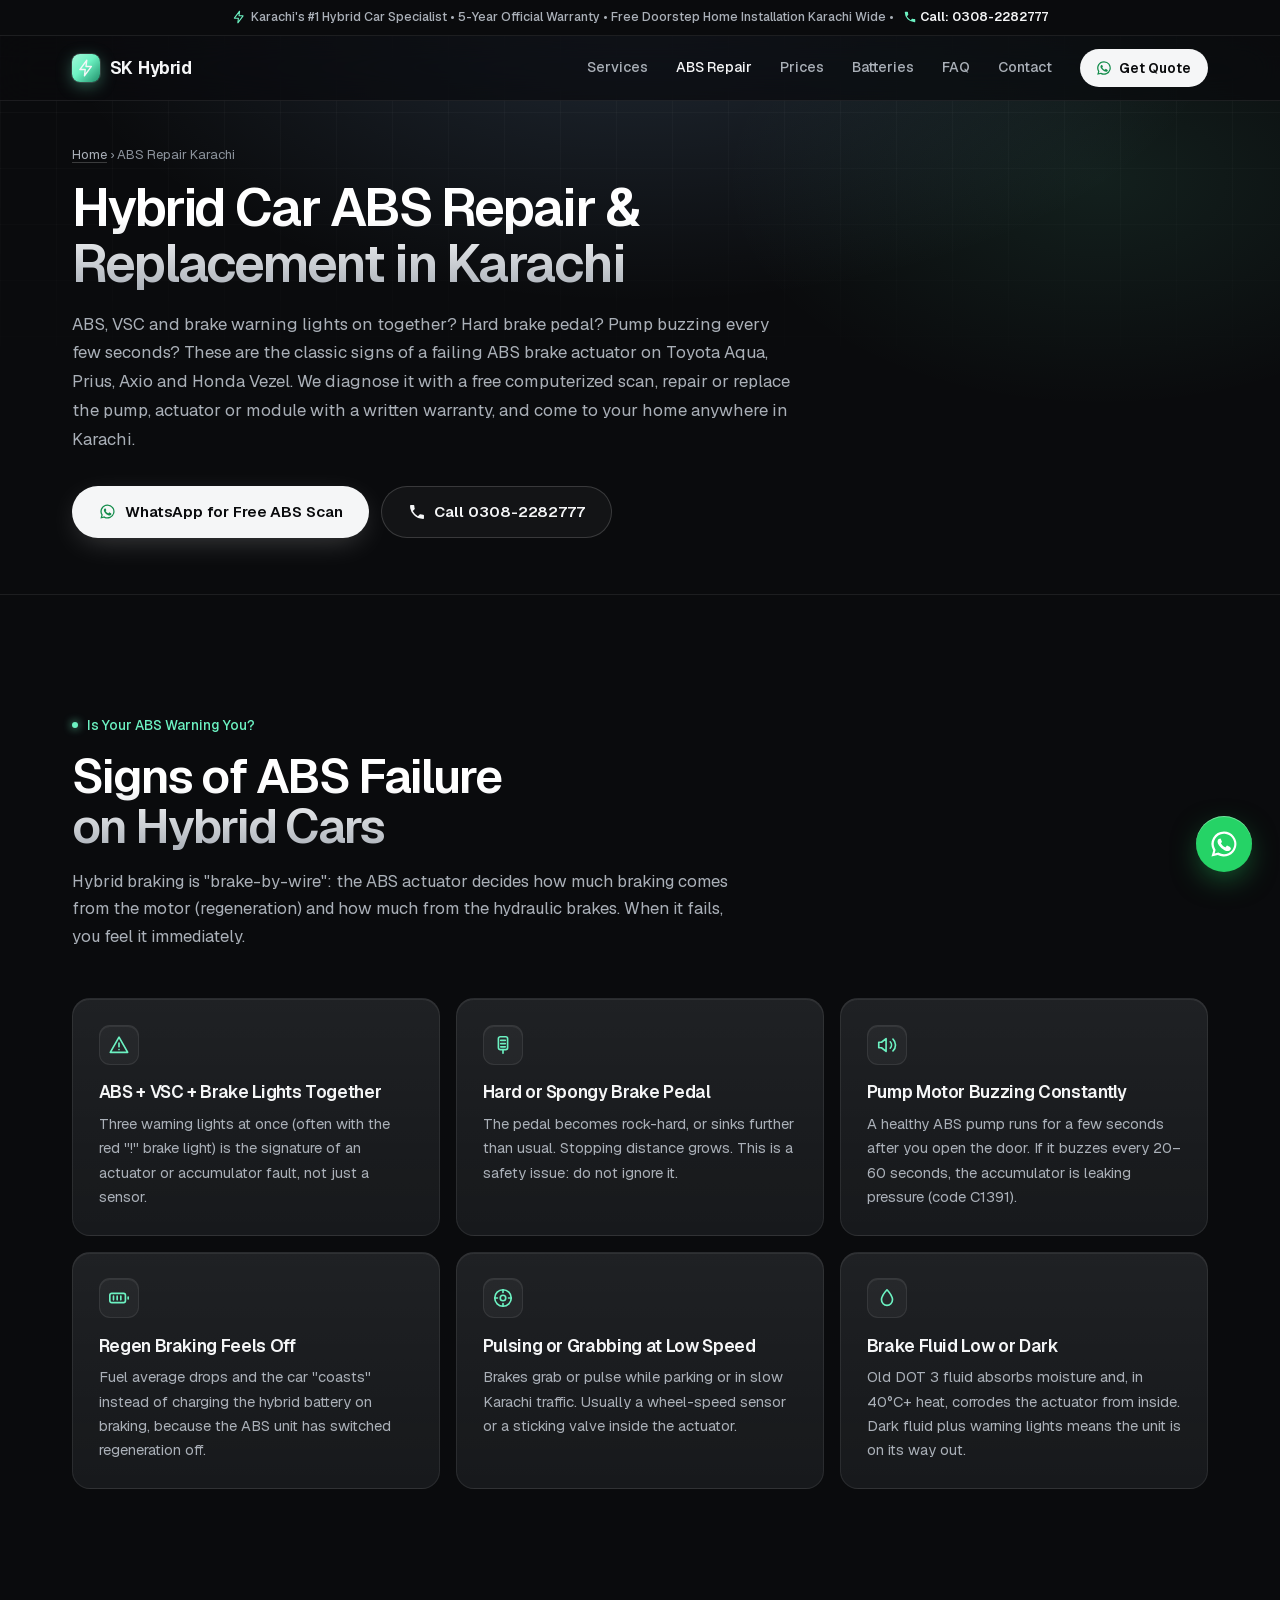
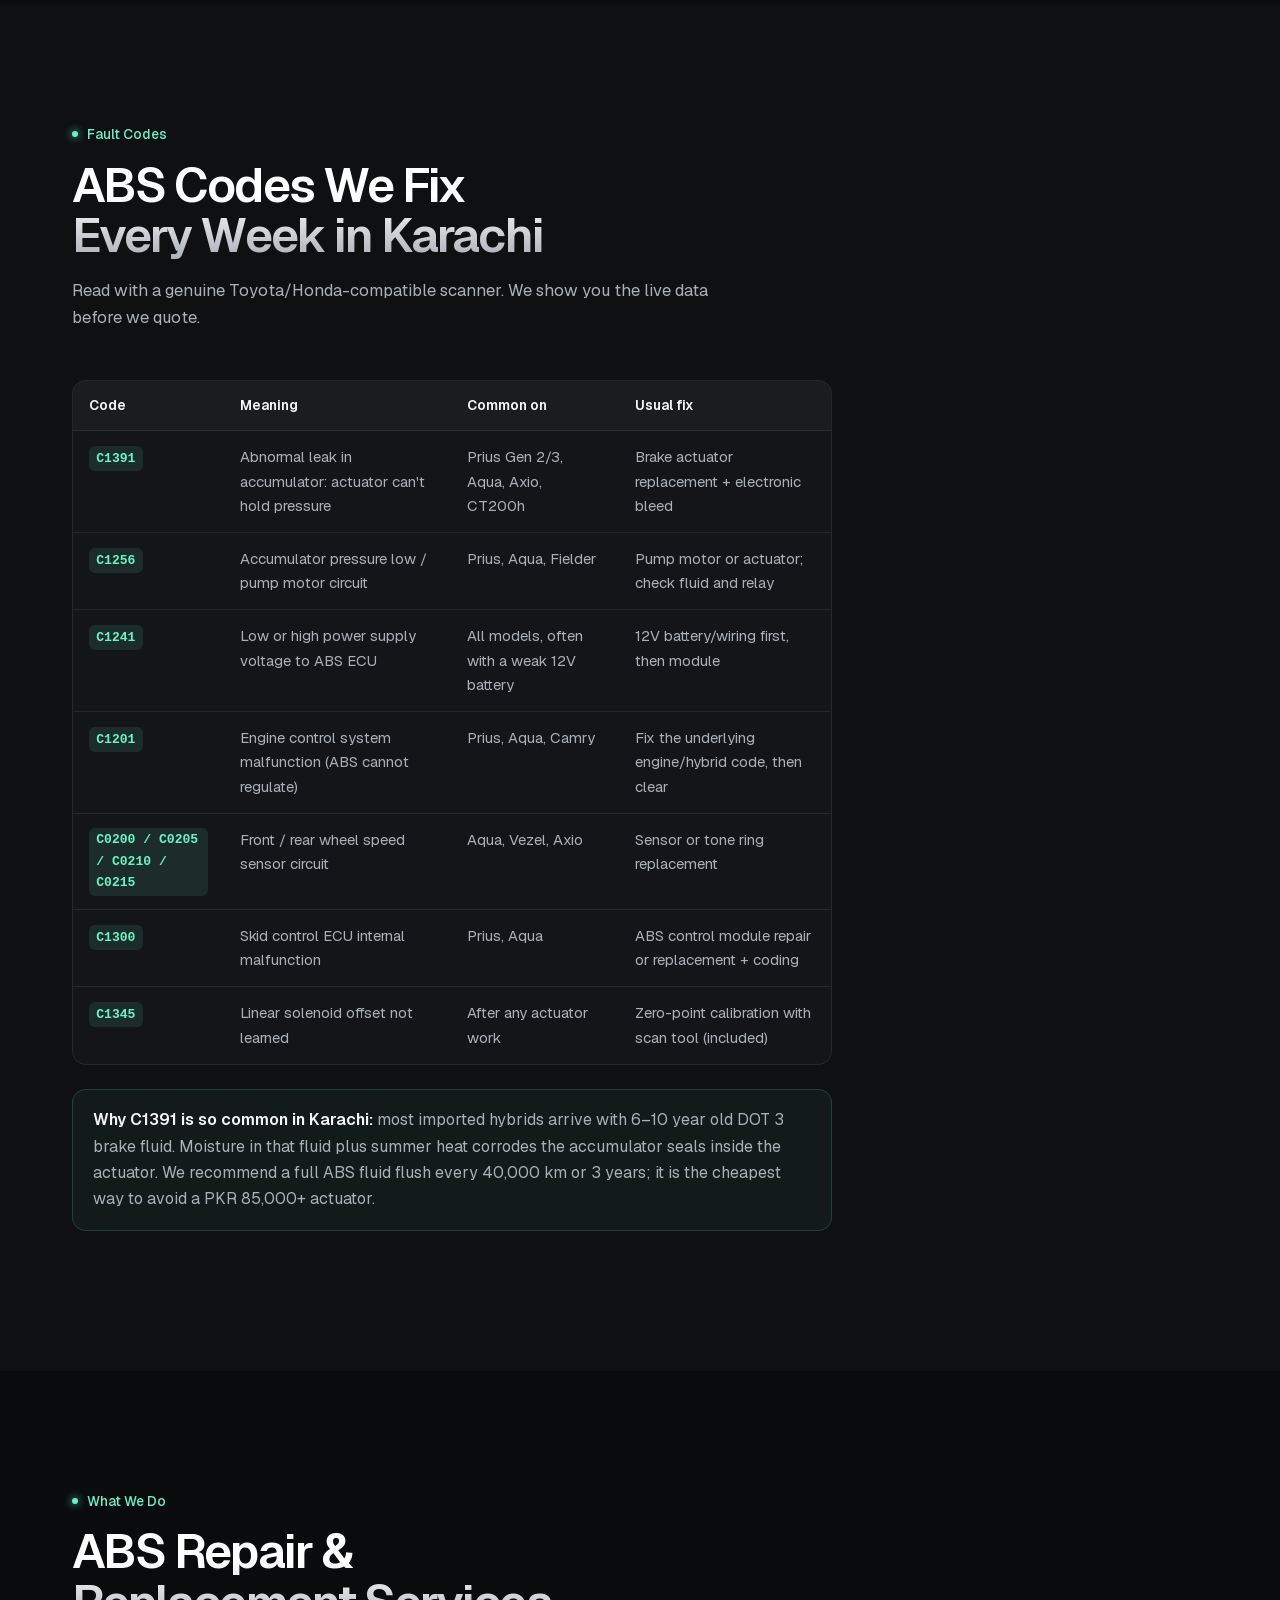
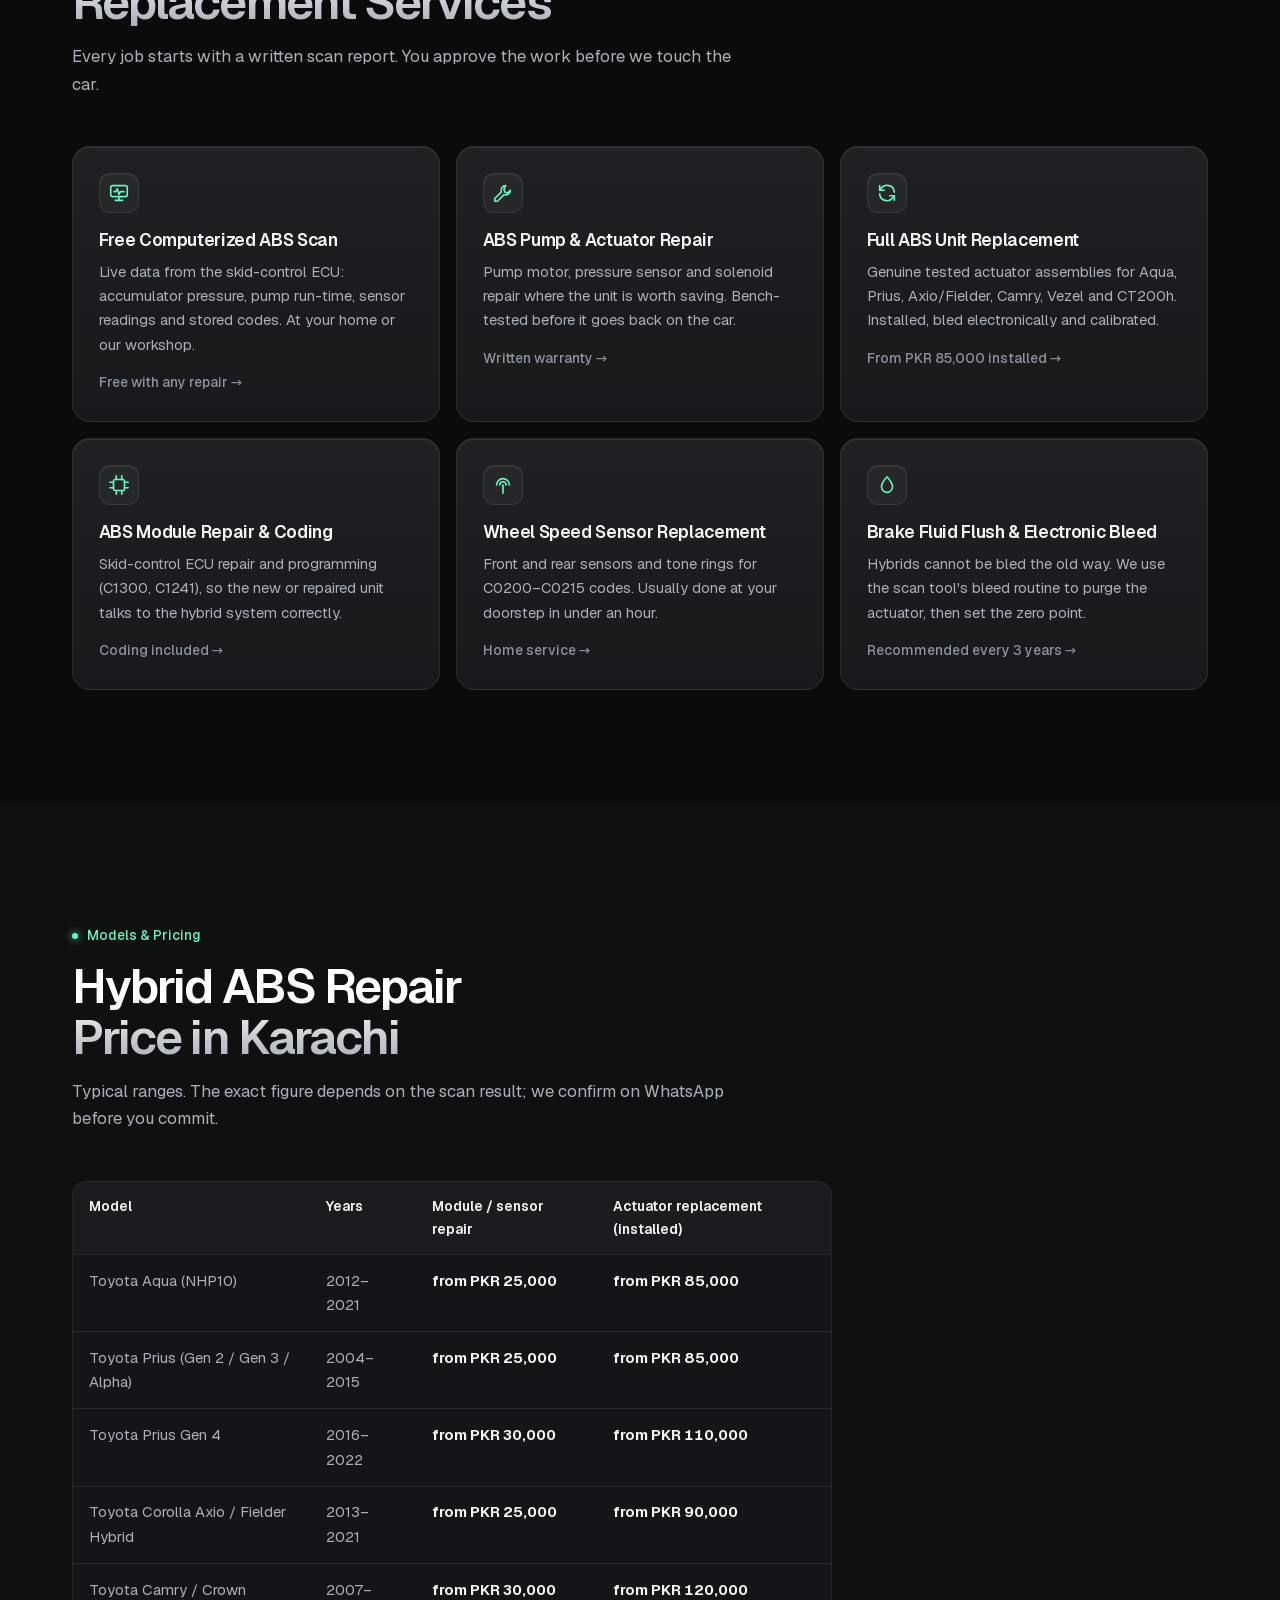
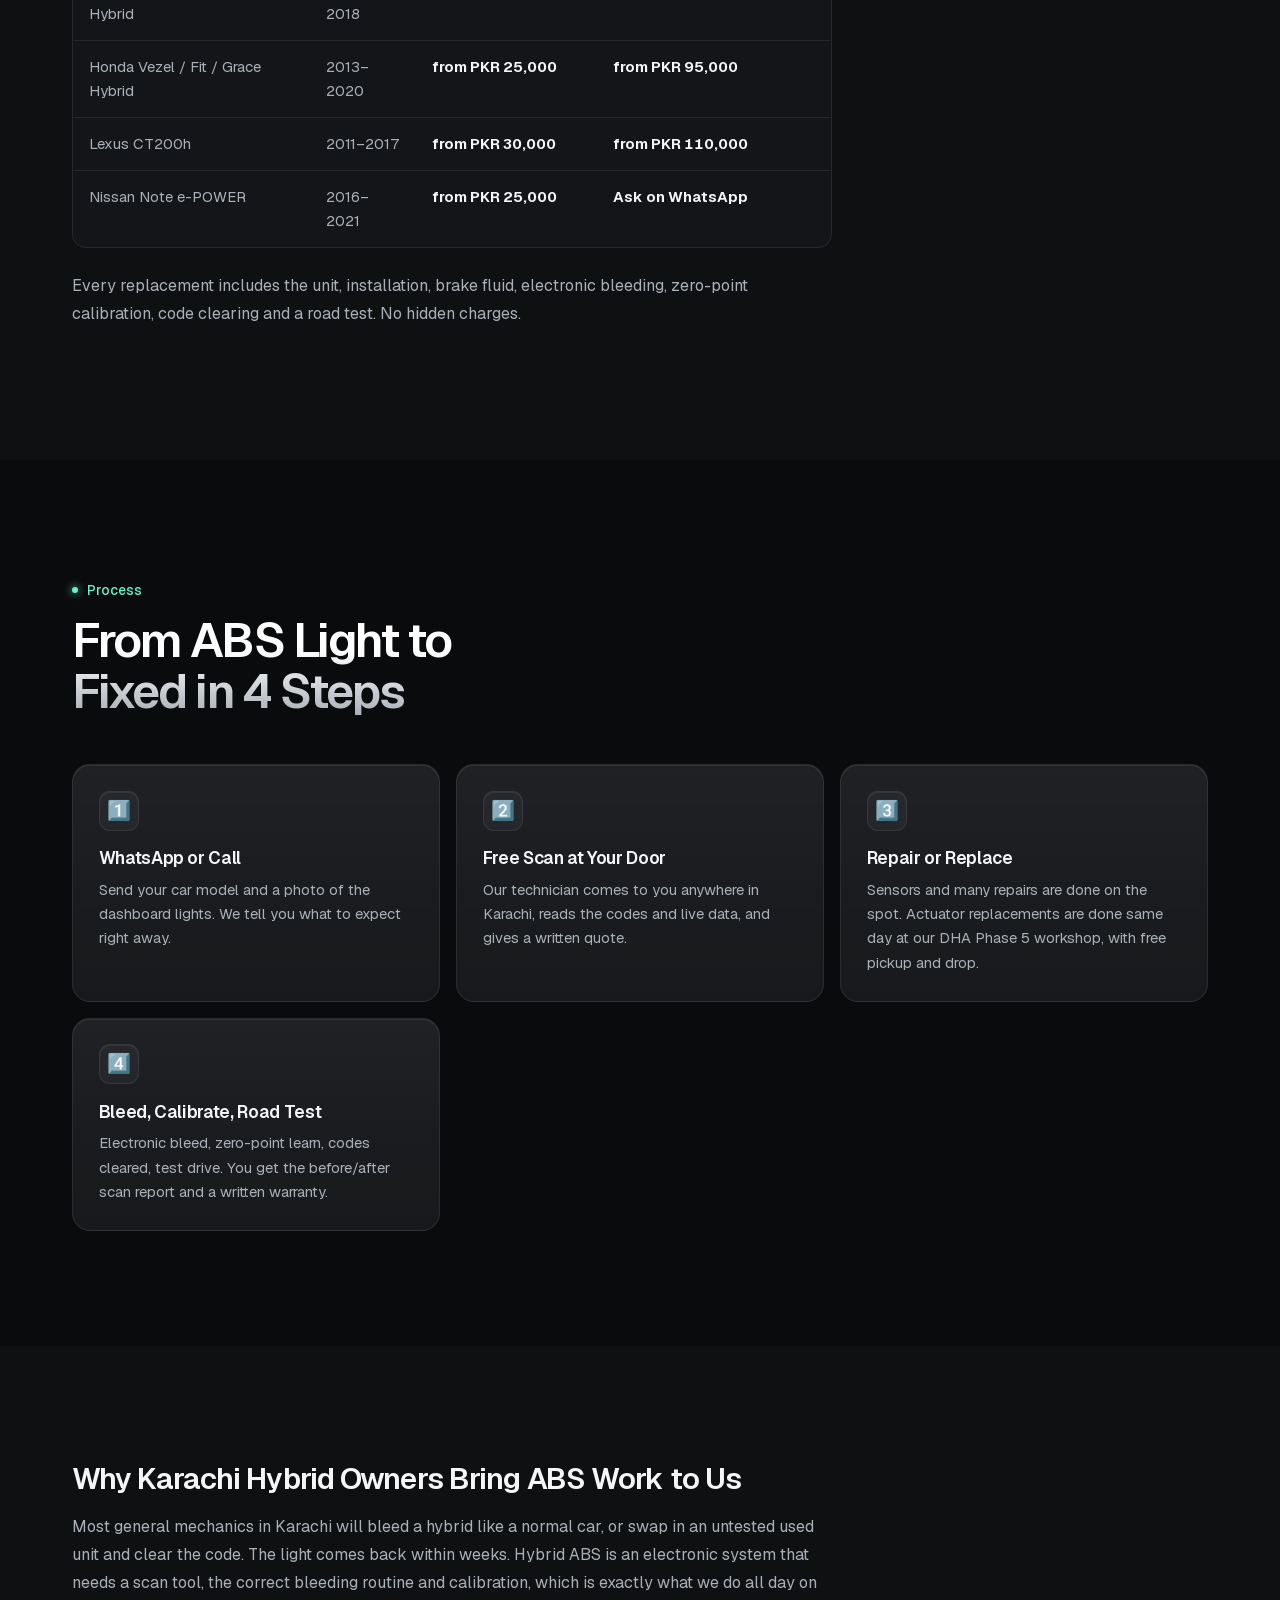
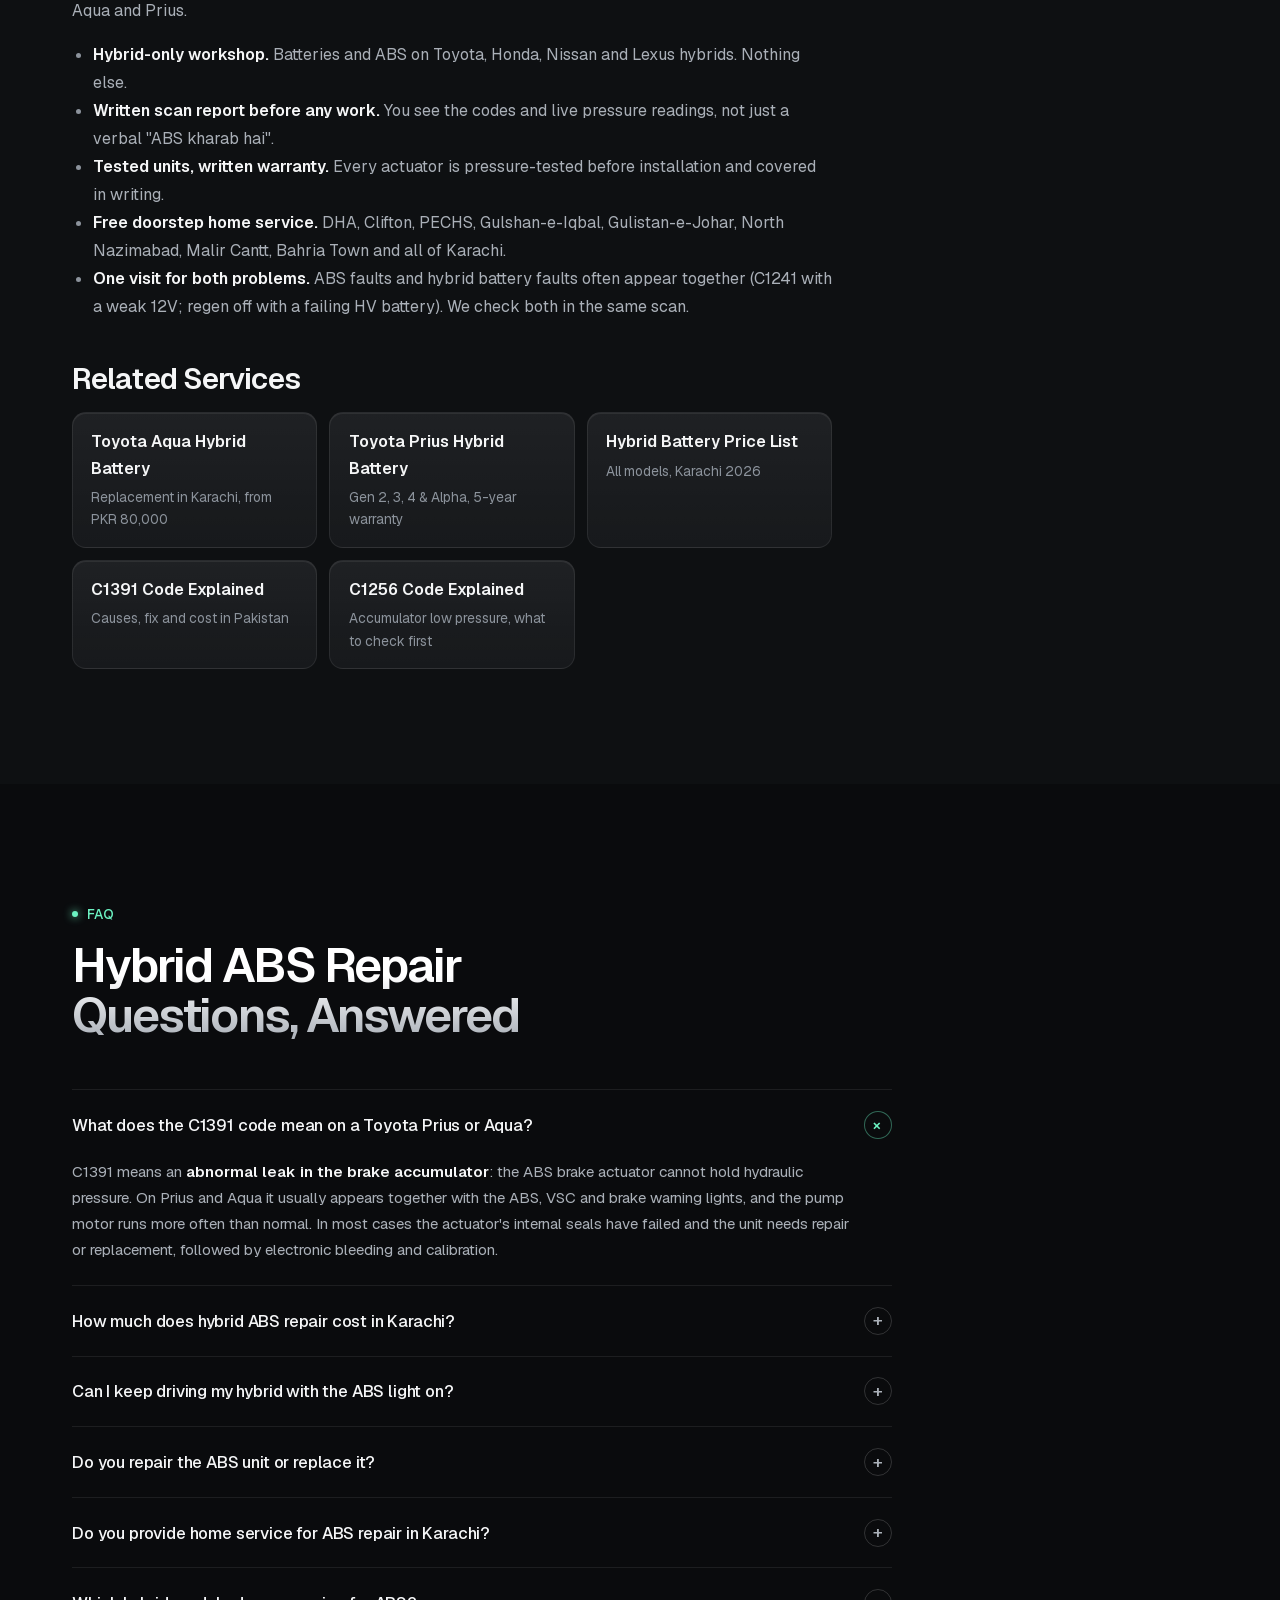
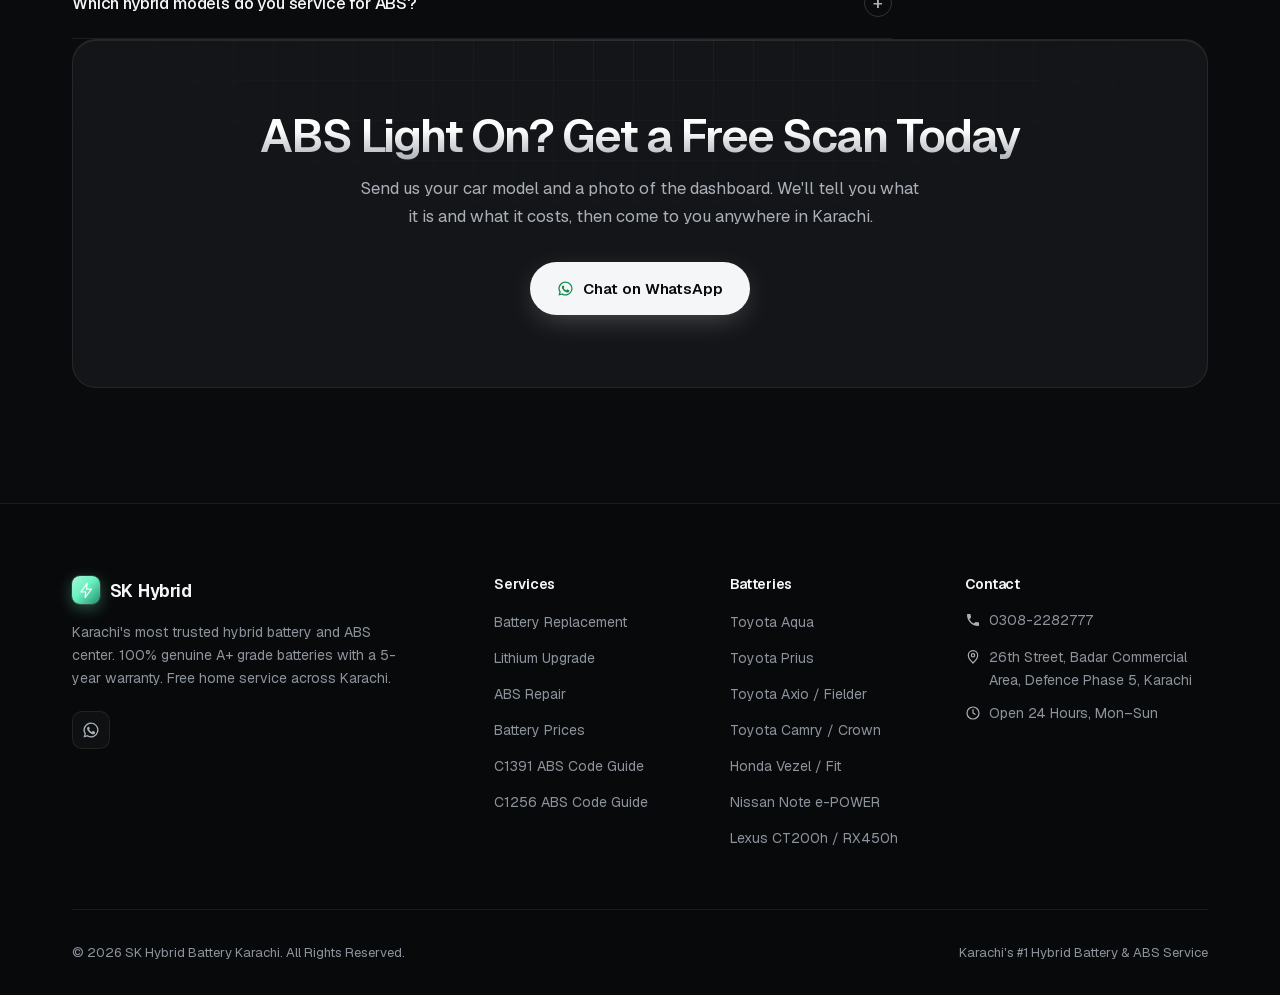
==== commit 0ff363ec: "Redesign: Geist font, line icons, pack-scan hero card, phone price cards - Self-hosted Geist replace" ====
--- a/abs-repair-karachi/index.html
+++ b/abs-repair-karachi/index.html
@@ -22,8 +22,12 @@
   <meta name="twitter:title" content="Hybrid Car ABS Repair in Karachi | SK Hybrid Battery">
   <meta name="twitter:description" content="C1391, C1256, C1241 and ABS warning lights fixed on Aqua, Prius, Axio, Vezel. Free doorstep home service in Karachi.">
 
-  <link rel="icon" type="image/svg+xml" href="data:image/svg+xml,<svg xmlns='http://www.w3.org/2000/svg' viewBox='0 0 100 100'><text y='.9em' font-size='90'>⚡</text></svg>">
-  <link rel="preload" href="/fonts/inter-latin.woff2" as="font" type="font/woff2" crossorigin>
+  <link rel="icon" href="/favicon.ico" sizes="48x48">
+  <link rel="icon" href="/favicon.svg" type="image/svg+xml">
+  <link rel="icon" href="/favicon-96.png" type="image/png" sizes="96x96">
+  <link rel="apple-touch-icon" href="/apple-touch-icon.png">
+  <link rel="manifest" href="/site.webmanifest">
+  <link rel="preload" href="/fonts/geist-latin.woff2" as="font" type="font/woff2" crossorigin>
   <link rel="stylesheet" href="/style.css">
 
   <!-- Google Ads & Conversion Tracking -->
@@ -39,7 +43,7 @@
         var gaEvent = /call/.test(type) ? 'click_call' : /direction/.test(type) ? 'click_directions' : type === 'quote_calculator_submit' ? 'quote_request' : 'click_whatsapp';
         gtag('event', gaEvent, { send_to: 'G-RZLM8SD3V3', button_id: type, button_text: String(label || '').slice(0, 100) });
       }
-      if (typeof gtag === 'function') {
+      if (typeof gtag === 'function' && !/direction/.test(type)) { // Directions taps are not leads: GA4 only, not a Google Ads conversion
         gtag('event', 'conversion', { 'send_to': 'AW-18432583532/qbc3CPTk2_UcEOzOq9VE', 'event_category': 'Leads', 'event_label': label || 'SK Hybrid Contact' });
       }
     }
@@ -134,13 +138,13 @@
   <!-- ==================== HEADER ==================== -->
   <header class="site-header" id="site-header">
     <div class="announcement-bar" role="banner">
-      ⚡ <span class="ab-full">Karachi's #1 Hybrid Car Specialist • </span>5-Year Official Warranty • Free Doorstep Home Installation<span class="ab-full"> Karachi Wide</span> • <a href="tel:+923082282777" data-track="call-header">📞 Call: 0308-2282777</a>
+      <span class="ic ic-bolt" aria-hidden="true"></span> <span class="ab-full">Karachi's #1 Hybrid Car Specialist • </span>5-Year Official Warranty • Free Doorstep Home Installation<span class="ab-full"> Karachi Wide</span> • <a href="tel:+923082282777" data-track="call-header"><span class="ic ic-phone" aria-hidden="true"></span> Call: 0308-2282777</a>
     </div>
 
     <nav class="navbar" id="navbar" role="navigation" aria-label="Main navigation">
       <div class="container">
         <a href="/" class="logo" id="site-logo" aria-label="SK Hybrid Battery – Home">
-          <div class="logo-icon">⚡</div>
+          <div class="logo-icon"><span class="ic ic-bolt" aria-hidden="true"></span></div>
           SK<span>Hybrid</span>
         </a>
 
@@ -151,7 +155,7 @@
           <a href="/#products" role="menuitem">Batteries</a>
           <a href="/#faq" role="menuitem">FAQ</a>
           <a href="/#contact" role="menuitem">Contact</a>
-          <a href="https://wa.me/923082282777?text=Hi%20SK%20Hybrid%20Battery%2C%20my%20hybrid%20has%20an%20ABS%20problem%20in%20Karachi" class="nav-cta" role="menuitem" target="_blank" rel="noopener" data-track="whatsapp-nav">📞 Get Quote</a>
+          <a href="https://wa.me/923082282777?text=Hi%20SK%20Hybrid%20Battery%2C%20my%20hybrid%20has%20an%20ABS%20problem%20in%20Karachi" class="nav-cta" role="menuitem" target="_blank" rel="noopener" data-track="whatsapp-nav"><span class="ic ic-whatsapp" aria-hidden="true"></span> Get Quote</a>
         </div>
 
         <button class="mobile-toggle" id="mobile-toggle" aria-label="Toggle menu" aria-expanded="false">
@@ -169,8 +173,8 @@
       <h1>Hybrid Car ABS Repair &amp; Replacement in Karachi</h1>
       <p class="lead">ABS, VSC and brake warning lights on together? Hard brake pedal? Pump buzzing every few seconds? These are the classic signs of a failing ABS brake actuator on Toyota Aqua, Prius, Axio and Honda Vezel. We diagnose it with a free computerized scan, repair or replace the pump, actuator or module with a written warranty, and come to your home anywhere in Karachi.</p>
       <div class="hero-actions">
-        <a href="https://wa.me/923082282777?text=Hi%20SK%20Hybrid%20Battery%2C%20my%20hybrid%20has%20an%20ABS%20warning%20light%20in%20Karachi.%20Please%20quote%20for%20repair." class="btn btn-primary" target="_blank" rel="noopener" data-track="abs-hero-whatsapp">💬 WhatsApp for Free ABS Scan</a>
-        <a href="tel:+923082282777" class="btn btn-secondary" data-track="abs-hero-call">📞 Call 0308-2282777</a>
+        <a href="https://wa.me/923082282777?text=Hi%20SK%20Hybrid%20Battery%2C%20my%20hybrid%20has%20an%20ABS%20warning%20light%20in%20Karachi.%20Please%20quote%20for%20repair." class="btn btn-primary" target="_blank" rel="noopener" data-track="abs-hero-whatsapp"><span class="ic ic-whatsapp" aria-hidden="true"></span> WhatsApp for Free ABS Scan</a>
+        <a href="tel:+923082282777" class="btn btn-secondary" data-track="abs-hero-call"><span class="ic ic-phone" aria-hidden="true"></span> Call 0308-2282777</a>
       </div>
     </div>
   </section>
@@ -186,32 +190,32 @@
 
       <div class="services-grid">
         <div class="service-card reveal">
-          <div class="service-icon">⚠️</div>
+          <div class="service-icon"><span class="ic ic-alert" aria-hidden="true"></span></div>
           <h3>ABS + VSC + Brake Lights Together</h3>
           <p>Three warning lights at once (often with the red "!" brake light) is the signature of an actuator or accumulator fault, not just a sensor.</p>
         </div>
         <div class="service-card reveal">
-          <div class="service-icon">🦶</div>
+          <div class="service-icon"><span class="ic ic-pedal" aria-hidden="true"></span></div>
           <h3>Hard or Spongy Brake Pedal</h3>
           <p>The pedal becomes rock-hard, or sinks further than usual. Stopping distance grows. This is a safety issue: do not ignore it.</p>
         </div>
         <div class="service-card reveal">
-          <div class="service-icon">🔊</div>
+          <div class="service-icon"><span class="ic ic-sound" aria-hidden="true"></span></div>
           <h3>Pump Motor Buzzing Constantly</h3>
           <p>A healthy ABS pump runs for a few seconds after you open the door. If it buzzes every 20–60 seconds, the accumulator is leaking pressure (code C1391).</p>
         </div>
         <div class="service-card reveal">
-          <div class="service-icon">🔋</div>
+          <div class="service-icon"><span class="ic ic-battery" aria-hidden="true"></span></div>
           <h3>Regen Braking Feels Off</h3>
           <p>Fuel average drops and the car "coasts" instead of charging the hybrid battery on braking, because the ABS unit has switched regeneration off.</p>
         </div>
         <div class="service-card reveal">
-          <div class="service-icon">🛞</div>
+          <div class="service-icon"><span class="ic ic-disc" aria-hidden="true"></span></div>
           <h3>Pulsing or Grabbing at Low Speed</h3>
           <p>Brakes grab or pulse while parking or in slow Karachi traffic. Usually a wheel-speed sensor or a sticking valve inside the actuator.</p>
         </div>
         <div class="service-card reveal">
-          <div class="service-icon">💧</div>
+          <div class="service-icon"><span class="ic ic-drop" aria-hidden="true"></span></div>
           <h3>Brake Fluid Low or Dark</h3>
           <p>Old DOT 3 fluid absorbs moisture and, in 40°C+ heat, corrodes the actuator from inside. Dark fluid plus warning lights means the unit is on its way out.</p>
         </div>
@@ -235,13 +239,13 @@
               <tr><th>Code</th><th>Meaning</th><th>Common on</th><th>Usual fix</th></tr>
             </thead>
             <tbody>
-              <tr><td><a href="/c1391-code-toyota-prius-aqua/"><span class="code-chip">C1391</span></a></td><td>Abnormal leak in accumulator: actuator can't hold pressure</td><td>Prius Gen 2/3, Aqua, Axio, CT200h</td><td>Brake actuator replacement + electronic bleed</td></tr>
-              <tr><td><a href="/c1256-code-toyota-prius-aqua/"><span class="code-chip">C1256</span></a></td><td>Accumulator pressure low / pump motor circuit</td><td>Prius, Aqua, Fielder</td><td>Pump motor or actuator; check fluid and relay</td></tr>
-              <tr><td><span class="code-chip">C1241</span></td><td>Low or high power supply voltage to ABS ECU</td><td>All models, often with a weak 12V battery</td><td>12V battery/wiring first, then module</td></tr>
-              <tr><td><span class="code-chip">C1201</span></td><td>Engine control system malfunction (ABS cannot regulate)</td><td>Prius, Aqua, Camry</td><td>Fix the underlying engine/hybrid code, then clear</td></tr>
-              <tr><td><span class="code-chip">C0200 / C0205 / C0210 / C0215</span></td><td>Front / rear wheel speed sensor circuit</td><td>Aqua, Vezel, Axio</td><td>Sensor or tone ring replacement</td></tr>
-              <tr><td><span class="code-chip">C1300</span></td><td>Skid control ECU internal malfunction</td><td>Prius, Aqua</td><td>ABS control module repair or replacement + coding</td></tr>
-              <tr><td><span class="code-chip">C1345</span></td><td>Linear solenoid offset not learned</td><td>After any actuator work</td><td>Zero-point calibration with scan tool (included)</td></tr>
+              <tr><td data-label="Code"><a href="/c1391-code-toyota-prius-aqua/"><span class="code-chip">C1391</span></a></td><td class="wide" data-label="Meaning">Abnormal leak in accumulator: actuator can't hold pressure</td><td class="wide" data-label="Common on">Prius Gen 2/3, Aqua, Axio, CT200h</td><td class="wide" data-label="Usual fix">Brake actuator replacement + electronic bleed</td></tr>
+              <tr><td data-label="Code"><a href="/c1256-code-toyota-prius-aqua/"><span class="code-chip">C1256</span></a></td><td class="wide" data-label="Meaning">Accumulator pressure low / pump motor circuit</td><td class="wide" data-label="Common on">Prius, Aqua, Fielder</td><td class="wide" data-label="Usual fix">Pump motor or actuator; check fluid and relay</td></tr>
+              <tr><td data-label="Code"><span class="code-chip">C1241</span></td><td class="wide" data-label="Meaning">Low or high power supply voltage to ABS ECU</td><td class="wide" data-label="Common on">All models, often with a weak 12V battery</td><td class="wide" data-label="Usual fix">12V battery/wiring first, then module</td></tr>
+              <tr><td data-label="Code"><span class="code-chip">C1201</span></td><td class="wide" data-label="Meaning">Engine control system malfunction (ABS cannot regulate)</td><td class="wide" data-label="Common on">Prius, Aqua, Camry</td><td class="wide" data-label="Usual fix">Fix the underlying engine/hybrid code, then clear</td></tr>
+              <tr><td data-label="Code"><span class="code-chip">C0200 / C0205 / C0210 / C0215</span></td><td class="wide" data-label="Meaning">Front / rear wheel speed sensor circuit</td><td class="wide" data-label="Common on">Aqua, Vezel, Axio</td><td class="wide" data-label="Usual fix">Sensor or tone ring replacement</td></tr>
+              <tr><td data-label="Code"><span class="code-chip">C1300</span></td><td class="wide" data-label="Meaning">Skid control ECU internal malfunction</td><td class="wide" data-label="Common on">Prius, Aqua</td><td class="wide" data-label="Usual fix">ABS control module repair or replacement + coding</td></tr>
+              <tr><td data-label="Code"><span class="code-chip">C1345</span></td><td class="wide" data-label="Meaning">Linear solenoid offset not learned</td><td class="wide" data-label="Common on">After any actuator work</td><td class="wide" data-label="Usual fix">Zero-point calibration with scan tool (included)</td></tr>
             </tbody>
           </table>
         </div>
@@ -263,37 +267,37 @@
 
       <div class="services-grid">
         <div class="service-card reveal">
-          <div class="service-icon">🖥️</div>
+          <div class="service-icon"><span class="ic ic-scan" aria-hidden="true"></span></div>
           <h3>Free Computerized ABS Scan</h3>
           <p>Live data from the skid-control ECU: accumulator pressure, pump run-time, sensor readings and stored codes. At your home or our workshop.</p>
           <span class="service-link">Free with any repair →</span>
         </div>
         <div class="service-card reveal">
-          <div class="service-icon">🔧</div>
+          <div class="service-icon"><span class="ic ic-wrench" aria-hidden="true"></span></div>
           <h3>ABS Pump &amp; Actuator Repair</h3>
           <p>Pump motor, pressure sensor and solenoid repair where the unit is worth saving. Bench-tested before it goes back on the car.</p>
           <span class="service-link">Written warranty →</span>
         </div>
         <div class="service-card reveal">
-          <div class="service-icon">🔄</div>
+          <div class="service-icon"><span class="ic ic-refresh" aria-hidden="true"></span></div>
           <h3>Full ABS Unit Replacement</h3>
           <p>Genuine tested actuator assemblies for Aqua, Prius, Axio/Fielder, Camry, Vezel and CT200h. Installed, bled electronically and calibrated.</p>
           <span class="service-link">From PKR 85,000 installed →</span>
         </div>
         <div class="service-card reveal">
-          <div class="service-icon">💾</div>
+          <div class="service-icon"><span class="ic ic-chip" aria-hidden="true"></span></div>
           <h3>ABS Module Repair &amp; Coding</h3>
           <p>Skid-control ECU repair and programming (C1300, C1241), so the new or repaired unit talks to the hybrid system correctly.</p>
           <span class="service-link">Coding included →</span>
         </div>
         <div class="service-card reveal">
-          <div class="service-icon">📡</div>
+          <div class="service-icon"><span class="ic ic-signal" aria-hidden="true"></span></div>
           <h3>Wheel Speed Sensor Replacement</h3>
           <p>Front and rear sensors and tone rings for C0200–C0215 codes. Usually done at your doorstep in under an hour.</p>
           <span class="service-link">Home service →</span>
         </div>
         <div class="service-card reveal">
-          <div class="service-icon">💧</div>
+          <div class="service-icon"><span class="ic ic-drop" aria-hidden="true"></span></div>
           <h3>Brake Fluid Flush &amp; Electronic Bleed</h3>
           <p>Hybrids cannot be bled the old way. We use the scan tool's bleed routine to purge the actuator, then set the zero point.</p>
           <span class="service-link">Recommended every 3 years →</span>
@@ -319,14 +323,14 @@
               <tr><th>Model</th><th>Years</th><th>Module / sensor repair</th><th>Actuator replacement (installed)</th></tr>
             </thead>
             <tbody>
-              <tr><td>Toyota Aqua (NHP10)</td><td>2012–2021</td><td class="price">from PKR 25,000</td><td class="price">from PKR 85,000</td></tr>
-              <tr><td>Toyota Prius (Gen 2 / Gen 3 / Alpha)</td><td>2004–2015</td><td class="price">from PKR 25,000</td><td class="price">from PKR 85,000</td></tr>
-              <tr><td>Toyota Prius Gen 4</td><td>2016–2022</td><td class="price">from PKR 30,000</td><td class="price">from PKR 110,000</td></tr>
-              <tr><td>Toyota Corolla Axio / Fielder Hybrid</td><td>2013–2021</td><td class="price">from PKR 25,000</td><td class="price">from PKR 90,000</td></tr>
-              <tr><td>Toyota Camry / Crown Hybrid</td><td>2007–2018</td><td class="price">from PKR 30,000</td><td class="price">from PKR 120,000</td></tr>
-              <tr><td>Honda Vezel / Fit / Grace Hybrid</td><td>2013–2020</td><td class="price">from PKR 25,000</td><td class="price">from PKR 95,000</td></tr>
-              <tr><td>Lexus CT200h</td><td>2011–2017</td><td class="price">from PKR 30,000</td><td class="price">from PKR 110,000</td></tr>
-              <tr><td>Nissan Note e-POWER</td><td>2016–2021</td><td class="price">from PKR 25,000</td><td class="price">Ask on WhatsApp</td></tr>
+              <tr><td data-label="Model">Toyota Aqua (NHP10)</td><td data-label="Years">2012–2021</td><td class="price wide" data-label="Module / sensor repair">from PKR 25,000</td><td class="price wide" data-label="Actuator replacement (installed)">from PKR 85,000</td></tr>
+              <tr><td data-label="Model">Toyota Prius (Gen 2 / Gen 3 / Alpha)</td><td data-label="Years">2004–2015</td><td class="price wide" data-label="Module / sensor repair">from PKR 25,000</td><td class="price wide" data-label="Actuator replacement (installed)">from PKR 85,000</td></tr>
+              <tr><td data-label="Model">Toyota Prius Gen 4</td><td data-label="Years">2016–2022</td><td class="price wide" data-label="Module / sensor repair">from PKR 30,000</td><td class="price wide" data-label="Actuator replacement (installed)">from PKR 110,000</td></tr>
+              <tr><td data-label="Model">Toyota Corolla Axio / Fielder Hybrid</td><td data-label="Years">2013–2021</td><td class="price wide" data-label="Module / sensor repair">from PKR 25,000</td><td class="price wide" data-label="Actuator replacement (installed)">from PKR 90,000</td></tr>
+              <tr><td data-label="Model">Toyota Camry / Crown Hybrid</td><td data-label="Years">2007–2018</td><td class="price wide" data-label="Module / sensor repair">from PKR 30,000</td><td class="price wide" data-label="Actuator replacement (installed)">from PKR 120,000</td></tr>
+              <tr><td data-label="Model">Honda Vezel / Fit / Grace Hybrid</td><td data-label="Years">2013–2020</td><td class="price wide" data-label="Module / sensor repair">from PKR 25,000</td><td class="price wide" data-label="Actuator replacement (installed)">from PKR 95,000</td></tr>
+              <tr><td data-label="Model">Lexus CT200h</td><td data-label="Years">2011–2017</td><td class="price wide" data-label="Module / sensor repair">from PKR 30,000</td><td class="price wide" data-label="Actuator replacement (installed)">from PKR 110,000</td></tr>
+              <tr><td data-label="Model">Nissan Note e-POWER</td><td data-label="Years">2016–2021</td><td class="price wide" data-label="Module / sensor repair">from PKR 25,000</td><td class="price wide" data-label="Actuator replacement (installed)">Ask on WhatsApp</td></tr>
             </tbody>
           </table>
         </div>
@@ -432,7 +436,7 @@
       <div class="cta-banner reveal" id="cta-section">
         <h2>ABS Light On? Get a Free Scan Today</h2>
         <p>Send us your car model and a photo of the dashboard. We'll tell you what it is and what it costs, then come to you anywhere in Karachi.</p>
-        <a href="https://wa.me/923082282777?text=Hi%20SK%20Hybrid%20Battery%2C%20my%20hybrid%20has%20an%20ABS%20warning%20light.%20Please%20arrange%20a%20free%20scan%20in%20Karachi." class="btn" target="_blank" rel="noopener" data-track="abs-cta-whatsapp">💬 Chat on WhatsApp</a>
+        <a href="https://wa.me/923082282777?text=Hi%20SK%20Hybrid%20Battery%2C%20my%20hybrid%20has%20an%20ABS%20warning%20light.%20Please%20arrange%20a%20free%20scan%20in%20Karachi." class="btn" target="_blank" rel="noopener" data-track="abs-cta-whatsapp"><span class="ic ic-whatsapp" aria-hidden="true"></span> Chat on WhatsApp</a>
       </div>
     </div>
   </section>
@@ -442,10 +446,10 @@
     <div class="container">
       <div class="footer-grid">
         <div class="footer-about">
-          <a href="/" class="logo" aria-label="SK Hybrid Battery – Home"><div class="logo-icon">⚡</div>SK<span>Hybrid</span></a>
+          <a href="/" class="logo" aria-label="SK Hybrid Battery – Home"><div class="logo-icon"><span class="ic ic-bolt" aria-hidden="true"></span></div>SK<span>Hybrid</span></a>
           <p>Karachi's most trusted hybrid battery and ABS center. 100% genuine A+ grade batteries with a 5-year warranty. Free home service across Karachi.</p>
           <div class="footer-social">
-            <a href="https://wa.me/923082282777" aria-label="WhatsApp" target="_blank" rel="noopener">💬</a>
+            <a href="https://wa.me/923082282777" aria-label="WhatsApp" target="_blank" rel="noopener"><span class="ic ic-whatsapp" aria-hidden="true"></span></a>
           </div>
         </div>
         <div class="footer-column">
@@ -474,27 +478,27 @@
         <div class="footer-column">
           <h4>Contact</h4>
           <ul>
-            <li><a href="tel:+923082282777">📞 0308-2282777</a></li>
-            <li><a href="https://www.google.com/maps/dir/?api=1&destination=24.799278,67.047952" target="_blank" rel="noopener">📍 26th Street, Badar Commercial Area, Defence Phase 5, Karachi</a></li>
-            <li><a href="/#contact">🕘 Open 24 Hours, Mon–Sun</a></li>
+            <li><a href="tel:+923082282777"><span class="ic ic-phone" aria-hidden="true"></span> 0308-2282777</a></li>
+            <li><a href="https://www.google.com/maps/dir/?api=1&destination=24.799278,67.047952" target="_blank" rel="noopener"><span class="ic ic-pin" aria-hidden="true"></span> 26th Street, Badar Commercial Area, Defence Phase 5, Karachi</a></li>
+            <li><a href="/#contact"><span class="ic ic-clock" aria-hidden="true"></span> Open 24 Hours, Mon–Sun</a></li>
           </ul>
         </div>
       </div>
       <div class="footer-bottom">
         <p>© 2026 SK Hybrid Battery Karachi. All Rights Reserved.</p>
-        <p>Karachi's #1 Hybrid Battery &amp; ABS Service ⚡</p>
+        <p>Karachi's #1 Hybrid Battery &amp; ABS Service</p>
       </div>
     </div>
   </footer>
 
-  <a href="https://wa.me/923082282777?text=Hi%2C%20I%20need%20help%20with%20my%20hybrid%20ABS%20in%20Karachi" class="whatsapp-float" id="whatsapp-float" target="_blank" rel="noopener" aria-label="Chat on WhatsApp" data-track="whatsapp-float">💬</a>
+  <a href="https://wa.me/923082282777?text=Hi%2C%20I%20need%20help%20with%20my%20hybrid%20ABS%20in%20Karachi" class="whatsapp-float" id="whatsapp-float" target="_blank" rel="noopener" aria-label="Chat on WhatsApp" data-track="whatsapp-float"><span class="ic ic-whatsapp" aria-hidden="true"></span></a>
   <button class="scroll-top" id="scroll-top" aria-label="Scroll to top">↑</button>
 
   <div class="mobile-action-bar" role="navigation" aria-label="Mobile Quick Actions">
     <div class="mobile-action-bar-inner">
-      <a href="tel:+923082282777" class="mobile-action-btn btn-call" data-track="mobile-bar-call"><span class="btn-icon">📞</span><span>Call Now</span></a>
-      <a href="https://wa.me/923082282777?text=Hi%20SK%20Hybrid%20Battery%2C%20I%20need%20ABS%20repair%20for%20my%20hybrid%20in%20Karachi" target="_blank" rel="noopener" class="mobile-action-btn btn-whatsapp" data-track="mobile-bar-whatsapp"><span class="btn-icon">💬</span><span>WhatsApp Quote</span></a>
-      <a href="https://www.google.com/maps/dir/?api=1&destination=24.799278,67.047952" target="_blank" rel="noopener" class="mobile-action-btn btn-directions" data-track="mobile-bar-directions"><span class="btn-icon">📍</span><span>Directions</span></a>
+      <a href="tel:+923082282777" class="mobile-action-btn btn-call" data-track="mobile-bar-call"><span class="btn-icon"><span class="ic ic-phone" aria-hidden="true"></span></span><span>Call Now</span></a>
+      <a href="https://wa.me/923082282777?text=Hi%20SK%20Hybrid%20Battery%2C%20I%20need%20ABS%20repair%20for%20my%20hybrid%20in%20Karachi" target="_blank" rel="noopener" class="mobile-action-btn btn-whatsapp" data-track="mobile-bar-whatsapp"><span class="btn-icon"><span class="ic ic-whatsapp" aria-hidden="true"></span></span><span>WhatsApp Quote</span></a>
+      <a href="https://www.google.com/maps/dir/?api=1&destination=24.799278,67.047952" target="_blank" rel="noopener" class="mobile-action-btn btn-directions" data-track="mobile-bar-directions"><span class="btn-icon"><span class="ic ic-pin" aria-hidden="true"></span></span><span>Directions</span></a>
     </div>
   </div>
 
--- a/style.css
+++ b/style.css
@@ -1,52 +1,57 @@
-/* ===== SELF-HOSTED FONT (Inter variable, latin subset, weights 400–800) ===== */
+/* ===== SELF-HOSTED FONT (Geist variable, latin subset, weights 400–800) ===== */
 @font-face {
-  font-family: 'Inter';
+  font-family: 'Geist';
   font-style: normal;
   font-weight: 400 800;
   font-display: swap;
-  src: url('fonts/inter-latin.woff2') format('woff2');
+  src: url('fonts/geist-latin.woff2') format('woff2');
   unicode-range: U+0000-00FF, U+0131, U+0152-0153, U+02BB-02BC, U+02C6, U+02DA, U+02DC, U+0304, U+0308, U+0329, U+2000-206F, U+20AC, U+2122, U+2191, U+2193, U+2212, U+2215, U+FEFF, U+FFFD;
 }
 
-/* ===== DESIGN SYSTEM ===== */
+/* ===== DESIGN SYSTEM: "Charge" — black, white-to-silver type, one mint accent for battery health ===== */
 :root {
-  /* Colors - Clean, minimal palette */
-  --bg-primary: #0a0f1a;
-  --bg-secondary: #111827;
-  --bg-card: #1a2234;
-  --bg-card-hover: #1f2a40;
-  --surface: rgba(255, 255, 255, 0.03);
-  --border: rgba(255, 255, 255, 0.06);
-  --border-hover: rgba(255, 255, 255, 0.12);
-
-  --text-primary: #f0f4f8;
-  --text-secondary: #94a3b8;
-  --text-muted: #64748b;
-
-  --accent: #10b981;
-  --accent-light: #34d399;
-  --accent-dark: #059669;
-  --accent-glow: rgba(16, 185, 129, 0.15);
-  --accent-glow-strong: rgba(16, 185, 129, 0.3);
-
-  /* Typography */
-  --font-heading: 'Inter', system-ui, -apple-system, sans-serif;
-  --font-body: 'Inter', system-ui, -apple-system, sans-serif;
-
-  /* Spacing */
-  --section-padding: clamp(4rem, 8vw, 7rem);
+  color-scheme: dark;
+
+  --bg-primary: #0a0b0d;
+  --bg-secondary: #0e1012;
+  --bg-card: #131518;
+  --bg-card-hover: #171a1e;
+  --bg-raised: rgba(255, 255, 255, 0.035);
+  --border: rgba(255, 255, 255, 0.08);
+  --border-hover: rgba(255, 255, 255, 0.16);
+
+  --text-primary: #f5f6f7;
+  --text-secondary: #aab0b8;
+  --text-muted: #8c939c;
+
+  --accent: #6cf2c2;
+  --accent-light: #a3f7d9;
+  --accent-dark: #1f8f6a;
+  --accent-glow: rgba(108, 242, 194, 0.1);
+  --accent-glow-strong: rgba(108, 242, 194, 0.22);
+
+  --whatsapp: #25d366;
+  --star: #f5c451;
+
+  --heading-gradient: linear-gradient(180deg, #ffffff 35%, #a9afb7 100%);
+  --panel-gradient: linear-gradient(180deg, rgba(255, 255, 255, 0.05), rgba(255, 255, 255, 0.015));
+  --panel-highlight: inset 0 1px 0 rgba(255, 255, 255, 0.07);
+
+  --font-heading: 'Geist', system-ui, -apple-system, 'Segoe UI', sans-serif;
+  --font-body: 'Geist', system-ui, -apple-system, 'Segoe UI', sans-serif;
+  --font-mono: ui-monospace, SFMono-Regular, Menlo, monospace;
+
+  --section-padding: clamp(4rem, 9vw, 7.5rem);
   --container-max: 1200px;
-  --container-padding: clamp(1.25rem, 4vw, 2rem);
-
-  /* Transitions */
+  --container-padding: clamp(1rem, 4vw, 2rem);
+
   --ease-out: cubic-bezier(0.16, 1, 0.3, 1);
-  --ease-spring: cubic-bezier(0.34, 1.56, 0.64, 1);
-
-  /* Radius */
-  --radius-sm: 8px;
-  --radius-md: 12px;
-  --radius-lg: 20px;
-  --radius-xl: 28px;
+
+  --radius-sm: 10px;
+  --radius-md: 14px;
+  --radius-lg: 18px;
+  --radius-xl: 24px;
+  --radius-pill: 999px;
 }
 
 /* ===== RESET & BASE ===== */
@@ -63,13 +68,14 @@
   scroll-padding-top: 120px;
   -webkit-font-smoothing: antialiased;
   -moz-osx-font-smoothing: grayscale;
+  -webkit-text-size-adjust: 100%;
 }
 
 body {
   font-family: var(--font-body);
   background-color: var(--bg-primary);
   color: var(--text-secondary);
-  line-height: 1.7;
+  line-height: 1.65;
   font-size: 16px;
   overflow-x: hidden;
 }
@@ -83,7 +89,7 @@
 a {
   text-decoration: none;
   color: inherit;
-  transition: color 0.3s var(--ease-out);
+  transition: color 0.2s var(--ease-out);
 }
 
 ul {
@@ -93,15 +99,39 @@
 h1, h2, h3, h4, h5, h6 {
   font-family: var(--font-heading);
   color: var(--text-primary);
-  font-weight: 700;
+  font-weight: 600;
   line-height: 1.2;
   letter-spacing: -0.02em;
+  text-wrap: balance;
+}
+
+strong {
+  color: var(--text-primary);
+  font-weight: 600;
+}
+
+:focus-visible {
+  outline: 2px solid var(--accent);
+  outline-offset: 3px;
+  border-radius: 6px;
 }
 
 .container {
   max-width: var(--container-max);
   margin: 0 auto;
   padding: 0 var(--container-padding);
+}
+
+/* Big headings: white fading to silver, the signature of this theme */
+.hero-content h1,
+.page-hero h1,
+.section-header h2,
+.cta-banner h2 {
+  background: var(--heading-gradient);
+  -webkit-background-clip: text;
+  background-clip: text;
+  color: transparent;
+  -webkit-text-fill-color: transparent;
 }
 
 /* ===== SITE HEADER & NAVIGATION ===== */
@@ -112,44 +142,49 @@
   right: 0;
   z-index: 1000;
   width: 100%;
-  transition: all 0.3s var(--ease-out);
 }
 
 .announcement-bar {
-  background: linear-gradient(90deg, #064e3b, #059669, #064e3b);
-  color: #ecfdf5;
-  font-size: 0.8rem;
-  font-weight: 600;
+  background: var(--bg-primary);
+  color: var(--text-secondary);
+  font-size: 0.78rem;
+  font-weight: 500;
   padding: 0.45rem 1rem;
   text-align: center;
-  letter-spacing: 0.02em;
-  border-bottom: 1px solid rgba(255, 255, 255, 0.08);
+  border-bottom: 1px solid var(--border);
+}
+
+.announcement-bar > .ic {
+  color: var(--accent);
+  margin-right: 0.15rem;
 }
 
 .announcement-bar a {
-  color: #fff;
-  text-decoration: underline;
-  margin-left: 0.5rem;
-  font-weight: 700;
+  color: var(--text-primary);
+  margin-left: 0.35rem;
+  font-weight: 600;
+  white-space: nowrap;
+}
+
+.announcement-bar a .ic {
+  color: var(--accent);
 }
 
 .navbar {
   position: relative;
   width: 100%;
-  padding: 0.85rem 0;
-  transition: all 0.3s var(--ease-out);
-  background: rgba(10, 15, 26, 0.9);
-  backdrop-filter: blur(20px) saturate(180%);
-  -webkit-backdrop-filter: blur(20px) saturate(180%);
+  padding: 0.8rem 0;
+  background: rgba(10, 11, 13, 0.72);
+  backdrop-filter: blur(18px) saturate(160%);
+  -webkit-backdrop-filter: blur(18px) saturate(160%);
   border-bottom: 1px solid var(--border);
+  transition: background 0.3s var(--ease-out), padding 0.3s var(--ease-out);
 }
 
 .site-header.scrolled .navbar,
 .navbar.scrolled {
-  padding: 0.65rem 0;
-  background: rgba(10, 15, 26, 0.98);
-  border-bottom: 1px solid rgba(16, 185, 129, 0.25);
-  box-shadow: 0 4px 20px rgba(0, 0, 0, 0.4);
+  padding: 0.6rem 0;
+  background: rgba(10, 11, 13, 0.9);
 }
 
 .navbar .container {
@@ -161,53 +196,43 @@
 .logo {
   display: flex;
   align-items: center;
-  gap: 0.5rem;
-  font-size: 1.35rem;
-  font-weight: 800;
+  gap: 0.35rem;
+  font-size: 1.1rem;
+  font-weight: 650;
   color: var(--text-primary);
   letter-spacing: -0.03em;
 }
 
 .logo-icon {
-  width: 36px;
-  height: 36px;
-  background: linear-gradient(135deg, var(--accent), var(--accent-dark));
-  border-radius: var(--radius-sm);
+  width: 28px;
+  height: 28px;
+  margin-right: 0.25rem;
+  background: linear-gradient(135deg, var(--accent-light), var(--accent) 45%, var(--accent-dark));
+  border-radius: 8px;
   display: flex;
   align-items: center;
   justify-content: center;
-  font-size: 1.1rem;
+  color: var(--bg-primary);
+  font-size: 0.95rem;
+  box-shadow: 0 0 0 1px rgba(255, 255, 255, 0.12), 0 4px 16px rgba(108, 242, 194, 0.35);
 }
 
 .logo span {
-  color: var(--accent);
+  color: var(--text-primary);
 }
 
 .nav-links {
   display: flex;
   align-items: center;
-  gap: 2rem;
+  gap: 1.75rem;
 }
 
 .nav-links a {
-  font-size: 0.9rem;
+  font-size: 0.88rem;
   font-weight: 500;
-  color: var(--text-secondary);
-  position: relative;
+  white-space: nowrap;
+  color: var(--text-secondary);
   padding: 0.3rem 0;
-  transition: color 0.3s var(--ease-out);
-}
-
-.nav-links a::after {
-  content: '';
-  position: absolute;
-  bottom: -2px;
-  left: 0;
-  width: 0;
-  height: 2px;
-  background: var(--accent);
-  border-radius: 1px;
-  transition: width 0.3s var(--ease-out);
 }
 
 .nav-links a:hover,
@@ -215,29 +240,27 @@
   color: var(--text-primary);
 }
 
-.nav-links a:hover::after,
-.nav-links a.active::after {
-  width: 100%;
-}
-
-.nav-cta {
-  background: var(--accent) !important;
-  color: var(--bg-primary) !important;
-  padding: 0.55rem 1.3rem !important;
-  border-radius: var(--radius-sm) !important;
-  font-weight: 600 !important;
-  font-size: 0.85rem !important;
-  transition: all 0.3s var(--ease-out) !important;
-}
-
-.nav-cta::after {
-  display: none !important;
-}
-
-.nav-cta:hover {
-  background: var(--accent-light) !important;
-  transform: translateY(-1px);
-  box-shadow: 0 4px 20px var(--accent-glow-strong);
+.nav-links .nav-cta {
+  display: inline-flex;
+  align-items: center;
+  gap: 0.45rem;
+  background: var(--text-primary);
+  color: var(--bg-primary);
+  padding: 0.5rem 1.05rem;
+  border-radius: var(--radius-pill);
+  font-weight: 600;
+  font-size: 0.85rem;
+  transition: background 0.2s var(--ease-out), box-shadow 0.2s var(--ease-out);
+}
+
+.nav-links .nav-cta .ic {
+  color: #128c4a;
+}
+
+.nav-links .nav-cta:hover {
+  color: var(--bg-primary);
+  background: #ffffff;
+  box-shadow: 0 0 0 4px rgba(255, 255, 255, 0.08);
 }
 
 .mobile-toggle {
@@ -251,15 +274,15 @@
 }
 
 .mobile-toggle span {
-  width: 24px;
-  height: 2px;
+  width: 20px;
+  height: 1.5px;
   background: var(--text-primary);
   border-radius: 2px;
-  transition: all 0.3s var(--ease-out);
+  transition: transform 0.3s var(--ease-out), opacity 0.3s var(--ease-out);
 }
 
 .mobile-toggle.active span:nth-child(1) {
-  transform: rotate(45deg) translate(5px, 5px);
+  transform: translateY(6.5px) rotate(45deg);
 }
 
 .mobile-toggle.active span:nth-child(2) {
@@ -267,79 +290,52 @@
 }
 
 .mobile-toggle.active span:nth-child(3) {
-  transform: rotate(-45deg) translate(5px, -5px);
-}
-
-/* ===== HERO SECTION ===== */
-.hero {
+  transform: translateY(-6.5px) rotate(-45deg);
+}
+
+/* ===== HERO: soft light from above + faint grid (homepage and inner pages) ===== */
+.hero,
+.page-hero {
   position: relative;
-  min-height: 100vh;
-  display: flex;
-  align-items: center;
   overflow: hidden;
-  padding: 8.5rem 0 4rem;
-}
-
-.hero-bg {
+  isolation: isolate;
+}
+
+.hero::before,
+.page-hero::before {
+  content: '';
   position: absolute;
-  inset: 0;
-  z-index: 0;
-}
-
-.hero-bg img {
-  width: 100%;
-  height: 100%;
-  object-fit: cover;
-  opacity: 0.25;
-}
-
-.hero-bg::after {
+  inset: 0 -10% auto;
+  height: 720px;
+  z-index: -1;
+  background:
+    radial-gradient(55% 60% at 50% 0%, rgba(150, 200, 255, 0.16), transparent 70%),
+    radial-gradient(35% 45% at 80% 25%, rgba(108, 242, 194, 0.09), transparent 70%);
+  pointer-events: none;
+}
+
+.hero::after,
+.page-hero::after {
   content: '';
   position: absolute;
   inset: 0;
-  background: linear-gradient(
-    135deg,
-    rgba(10, 15, 26, 0.95) 0%,
-    rgba(10, 15, 26, 0.7) 50%,
-    rgba(10, 15, 26, 0.9) 100%
-  );
-}
-
-/* Subtle grid pattern */
-.hero::before {
-  content: '';
-  position: absolute;
-  inset: 0;
+  z-index: -1;
   background-image:
-    linear-gradient(rgba(255,255,255,0.015) 1px, transparent 1px),
-    linear-gradient(90deg, rgba(255,255,255,0.015) 1px, transparent 1px);
-  background-size: 60px 60px;
-  z-index: 1;
-}
-
-/* Glow orb */
-.hero-glow {
-  position: absolute;
-  width: 600px;
-  height: 600px;
-  border-radius: 50%;
-  background: radial-gradient(circle, var(--accent-glow) 0%, transparent 70%);
-  top: 20%;
-  right: -10%;
-  z-index: 1;
-  animation: pulse-glow 6s ease-in-out infinite alternate;
-}
-
-@keyframes pulse-glow {
-  0% { opacity: 0.4; transform: scale(1); }
-  100% { opacity: 0.8; transform: scale(1.1); }
+    linear-gradient(rgba(255, 255, 255, 0.035) 1px, transparent 1px),
+    linear-gradient(90deg, rgba(255, 255, 255, 0.035) 1px, transparent 1px);
+  background-size: 56px 56px;
+  -webkit-mask-image: linear-gradient(180deg, #000 0%, transparent 70%);
+  mask-image: linear-gradient(180deg, #000 0%, transparent 70%);
+  pointer-events: none;
+}
+
+.hero {
+  padding: 9.5rem 0 4.5rem;
 }
 
 .hero .container {
-  position: relative;
-  z-index: 2;
   display: grid;
-  grid-template-columns: 1fr 1fr;
+  grid-template-columns: 1.08fr 0.92fr;
   gap: 4rem;
   align-items: center;
 }
@@ -347,125 +343,127 @@
 .hero-badge {
   display: inline-flex;
   align-items: center;
-  gap: 0.5rem;
-  padding: 0.4rem 1rem 0.4rem 0.5rem;
-  background: var(--accent-glow);
-  border: 1px solid rgba(16, 185, 129, 0.2);
-  border-radius: 100px;
+  gap: 0.55rem;
+  padding: 0.35rem 0.9rem 0.35rem 0.7rem;
+  background: rgba(255, 255, 255, 0.04);
+  border: 1px solid var(--border);
+  border-radius: var(--radius-pill);
   font-size: 0.8rem;
   font-weight: 500;
-  color: var(--accent-light);
+  color: var(--text-primary);
   margin-bottom: 1.5rem;
-  animation: fadeInUp 0.8s var(--ease-out) both;
 }
 
 .hero-badge-dot {
-  width: 8px;
-  height: 8px;
+  width: 7px;
+  height: 7px;
   background: var(--accent);
   border-radius: 50%;
-  animation: blink 2s ease-in-out infinite;
-}
-
-@keyframes blink {
-  0%, 100% { opacity: 1; }
-  50% { opacity: 0.3; }
+  box-shadow: 0 0 0 3px var(--accent-glow), 0 0 10px var(--accent);
 }
 
 .hero-content h1 {
-  font-size: clamp(2.5rem, 5vw, 3.8rem);
-  line-height: 1.1;
-  margin-bottom: 1.5rem;
-  animation: fadeInUp 0.8s var(--ease-out) 0.15s both;
+  font-size: clamp(2.4rem, 5.2vw, 4.1rem);
+  line-height: 1.02;
+  letter-spacing: -0.045em;
+  margin-bottom: 1.4rem;
 }
 
 .hero-content h1 .highlight {
-  background: linear-gradient(135deg, var(--accent), var(--accent-light));
-  -webkit-background-clip: text;
-  -webkit-text-fill-color: transparent;
-  background-clip: text;
+  background: none;
+  -webkit-text-fill-color: inherit;
+  color: inherit;
 }
 
 .hero-content p {
-  font-size: 1.1rem;
-  max-width: 520px;
+  font-size: 1.08rem;
+  max-width: 540px;
   margin-bottom: 2rem;
-  animation: fadeInUp 0.8s var(--ease-out) 0.3s both;
 }
 
 .hero-actions {
   display: flex;
-  gap: 1rem;
+  gap: 0.75rem;
   flex-wrap: wrap;
-  animation: fadeInUp 0.8s var(--ease-out) 0.45s both;
-}
-
+}
+
+/* ===== BUTTONS ===== */
 .btn {
   display: inline-flex;
   align-items: center;
-  gap: 0.5rem;
-  padding: 0.85rem 2rem;
-  border-radius: var(--radius-sm);
+  justify-content: center;
+  gap: 0.55rem;
+  min-height: 50px;
+  padding: 0.8rem 1.6rem;
+  border-radius: var(--radius-pill);
   font-weight: 600;
   font-size: 0.95rem;
   font-family: var(--font-body);
+  letter-spacing: -0.005em;
   cursor: pointer;
-  border: none;
-  transition: all 0.3s var(--ease-out);
-}
-
+  border: 1px solid transparent;
+  transition: background 0.2s var(--ease-out), border-color 0.2s var(--ease-out), box-shadow 0.2s var(--ease-out), color 0.2s var(--ease-out);
+}
+
+/* Primary = white pill; the WhatsApp glyph inside keeps WhatsApp green */
 .btn-primary {
-  background: linear-gradient(135deg, var(--accent), var(--accent-dark));
-  color: white;
-  box-shadow: 0 4px 25px var(--accent-glow-strong);
+  background: var(--text-primary);
+  color: var(--bg-primary);
+  box-shadow: 0 8px 30px -8px rgba(255, 255, 255, 0.25);
+}
+
+.btn-primary .ic-whatsapp {
+  color: #128c4a;
 }
 
 .btn-primary:hover {
-  transform: translateY(-2px);
-  box-shadow: 0 8px 40px var(--accent-glow-strong);
+  background: #ffffff;
+  box-shadow: 0 0 0 4px rgba(255, 255, 255, 0.08), 0 8px 30px -8px rgba(255, 255, 255, 0.35);
 }
 
 .btn-secondary {
-  background: transparent;
-  color: var(--text-primary);
-  border: 1px solid var(--border-hover);
+  background: rgba(255, 255, 255, 0.04);
+  color: var(--text-primary);
+  border-color: rgba(255, 255, 255, 0.16);
 }
 
 .btn-secondary:hover {
-  border-color: var(--accent);
-  color: var(--accent-light);
-  background: var(--accent-glow);
-}
-
-.hero-image {
-  position: relative;
-  animation: fadeInRight 1s var(--ease-out) 0.3s both;
-}
-
-.hero-image img {
-  border-radius: var(--radius-lg);
-  box-shadow: 0 20px 60px rgba(0, 0, 0, 0.4);
-}
-
+  background: rgba(255, 255, 255, 0.08);
+  border-color: rgba(255, 255, 255, 0.28);
+}
+
+/* ===== HERO STATS ===== */
 .hero-stats {
   display: grid;
-  grid-template-columns: repeat(3, 1fr);
-  gap: 1.5rem;
-  margin-top: 3rem;
-  animation: fadeInUp 0.8s var(--ease-out) 0.6s both;
+  grid-template-columns: repeat(3, auto);
+  justify-content: start;
+  margin-top: 2.5rem;
+  border-top: 1px solid var(--border);
+  padding-top: 1.5rem;
 }
 
 .stat-item {
-  text-align: left;
+  padding-right: 2rem;
+  margin-right: 2rem;
+  border-right: 1px solid var(--border);
+}
+
+.stat-item:last-child {
+  border-right: 0;
+  margin-right: 0;
+  padding-right: 0;
 }
 
 .stat-number {
-  font-size: 1.8rem;
-  font-weight: 800;
+  font-size: 1.6rem;
+  font-weight: 600;
+  letter-spacing: -0.03em;
+  line-height: 1.1;
   color: var(--text-primary);
   display: flex;
   align-items: baseline;
-  gap: 2px;
+  gap: 1px;
+  font-variant-numeric: tabular-nums;
 }
 
 .stat-number .accent {
@@ -473,30 +471,166 @@
 }
 
 .stat-label {
-  font-size: 0.82rem;
+  font-size: 0.8rem;
   color: var(--text-muted);
-  margin-top: 0.2rem;
+  margin-top: 0.25rem;
+}
+
+/* ===== HERO VISUAL: battery pack scan card (homepage) ===== */
+.hero-visual {
+  position: relative;
+}
+
+.hero-visual::before {
+  content: '';
+  position: absolute;
+  inset: 10% 5% -5%;
+  z-index: -1;
+  background: radial-gradient(50% 50% at 50% 50%, rgba(108, 242, 194, 0.16), transparent 70%);
+  filter: blur(20px);
+}
+
+.scan-card {
+  background: var(--panel-gradient), var(--bg-card);
+  border: 1px solid var(--border);
+  border-radius: var(--radius-xl);
+  padding: 1.4rem;
+  box-shadow: var(--panel-highlight), 0 40px 80px -30px rgba(0, 0, 0, 0.8);
+  display: grid;
+  gap: 1.25rem;
+}
+
+.scan-head {
+  display: flex;
+  align-items: center;
+  justify-content: space-between;
+  gap: 0.75rem;
+}
+
+.scan-title {
+  color: var(--text-primary);
+  font-weight: 600;
+  font-size: 0.95rem;
+  letter-spacing: -0.01em;
+}
+
+.scan-ok {
+  display: inline-flex;
+  align-items: center;
+  gap: 0.4rem;
+  white-space: nowrap;
+  font-size: 0.75rem;
+  font-weight: 600;
+  color: var(--accent);
+  background: var(--accent-glow);
+  padding: 0.25rem 0.65rem;
+  border-radius: var(--radius-pill);
+}
+
+.scan-ok::before {
+  content: '';
+  width: 6px;
+  height: 6px;
+  border-radius: 50%;
+  background: currentColor;
+}
+
+/* 20 modules, like the real Aqua pack. They fill once on page load. */
+.scan-modules {
+  display: grid;
+  grid-template-columns: repeat(10, 1fr);
+  gap: 6px;
+}
+
+.scan-modules i {
+  height: 40px;
+  border-radius: 6px;
+  background: linear-gradient(180deg, var(--accent), var(--accent-dark));
+  box-shadow: 0 0 12px rgba(108, 242, 194, 0.22), inset 0 1px 0 rgba(255, 255, 255, 0.35);
+  animation: module-charge 0.5s var(--ease-out) both;
+  animation-delay: calc(0.25s + var(--i, 0) * 45ms);
+}
+
+@keyframes module-charge {
+  from {
+    background: rgba(255, 255, 255, 0.06);
+    box-shadow: none;
+  }
+}
+
+.scan-reads {
+  display: grid;
+  grid-template-columns: repeat(3, 1fr);
+  gap: 0.75rem;
+}
+
+.scan-reads div {
+  display: flex;
+  flex-direction: column-reverse;
+  justify-content: flex-end;
+  gap: 0.15rem;
+}
+
+.scan-reads dt {
+  font-size: 0.75rem;
+  color: var(--text-muted);
+}
+
+.scan-reads dd {
+  font-size: 1.15rem;
+  font-weight: 600;
+  color: var(--text-primary);
+  letter-spacing: -0.02em;
+  font-variant-numeric: tabular-nums;
+}
+
+.scan-price {
+  display: flex;
+  align-items: baseline;
+  justify-content: space-between;
+  gap: 0.75rem;
+  flex-wrap: wrap;
+  padding-top: 1.1rem;
+  border-top: 1px solid var(--border);
+}
+
+.scan-price span {
+  font-size: 0.88rem;
+  color: var(--text-secondary);
+}
+
+.scan-price strong {
+  font-size: clamp(1.7rem, 3vw, 2.1rem);
+  font-weight: 650;
+  letter-spacing: -0.035em;
+  line-height: 1;
+  font-variant-numeric: tabular-nums;
+}
+
+.scan-price:hover strong {
+  color: #ffffff;
 }
 
 /* ===== INNER PAGES (service / model / price pages) ===== */
 .page-hero {
-  padding: 8.5rem 0 3rem;
-  background: var(--bg-secondary);
+  padding: 9rem 0 3.5rem;
   border-bottom: 1px solid var(--border);
 }
 
 .page-hero h1 {
-  font-size: clamp(1.9rem, 4vw, 3rem);
-  line-height: 1.15;
-  margin: 0.75rem 0 1rem;
+  font-size: clamp(2rem, 4.6vw, 3.3rem);
+  line-height: 1.06;
+  letter-spacing: -0.04em;
+  margin: 0.9rem 0 1.1rem;
+  max-width: 900px;
 }
 
 .page-hero .lead {
   color: var(--text-secondary);
-  max-width: 780px;
-  font-size: 1.08rem;
+  max-width: 720px;
+  font-size: 1.06rem;
   line-height: 1.7;
-  margin-bottom: 1.75rem;
+  margin-bottom: 2rem;
 }
 
 .breadcrumb {
@@ -505,22 +639,33 @@
 }
 
 .breadcrumb a {
-  color: var(--accent);
-  text-decoration: none;
+  color: var(--text-secondary);
+  text-decoration: underline;
+  text-decoration-color: rgba(255, 255, 255, 0.2);
+  text-underline-offset: 3px;
+}
+
+.breadcrumb a:hover {
+  color: var(--text-primary);
 }
 
 .prose {
-  max-width: 820px;
+  max-width: 760px;
 }
 
 .prose h2 {
-  font-size: clamp(1.4rem, 2.6vw, 1.9rem);
+  font-size: clamp(1.4rem, 2.6vw, 1.85rem);
+  letter-spacing: -0.03em;
   margin: 2.5rem 0 1rem;
 }
 
+.prose > h2:first-child {
+  margin-top: 0;
+}
+
 .prose h3 {
-  font-size: 1.15rem;
-  margin: 1.5rem 0 0.5rem;
+  font-size: 1.12rem;
+  margin: 1.6rem 0 0.5rem;
 }
 
 .prose p,
@@ -539,20 +684,33 @@
   margin-bottom: 1rem;
 }
 
+.prose ul {
+  list-style: disc;
+}
+
+.prose li::marker {
+  color: var(--text-muted);
+}
+
 .prose a {
   color: var(--accent);
+  text-decoration: underline;
+  text-decoration-color: rgba(108, 242, 194, 0.35);
+  text-underline-offset: 3px;
 }
 
 .table-wrap {
   overflow-x: auto;
   margin: 1.5rem 0;
+  border: 1px solid var(--border);
+  border-radius: var(--radius-md);
+  background: var(--bg-card);
 }
 
 .price-table {
   width: 100%;
   border-collapse: collapse;
-  font-size: 0.95rem;
-  min-width: 600px;
+  font-size: 0.93rem;
 }
 
 a.product-price,
@@ -562,16 +720,21 @@
 
 .price-table th,
 .price-table td {
-  padding: 0.8rem 1rem;
+  padding: 0.85rem 1rem;
   border-bottom: 1px solid var(--border);
   text-align: left;
   vertical-align: top;
 }
 
+.price-table tr:last-child td {
+  border-bottom: 0;
+}
+
 .price-table th {
   color: var(--text-primary);
-  background: var(--bg-card);
-  font-weight: 700;
+  background: rgba(255, 255, 255, 0.03);
+  font-weight: 600;
+  font-size: 0.85rem;
 }
 
 .price-table td {
@@ -579,29 +742,120 @@
 }
 
 .price-table .price {
-  color: var(--accent);
-  font-weight: 700;
+  color: var(--text-primary);
+  font-weight: 650;
   white-space: nowrap;
+  font-variant-numeric: tabular-nums;
+}
+
+/* Phones: every table row becomes a small card, so prices never need a sideways swipe.
+   Labels come from each cell's data-label (its column header). */
+@media (max-width: 600px) {
+  .table-wrap {
+    overflow: visible;
+  }
+
+  .price-table,
+  .price-table tbody,
+  .price-table td {
+    display: block;
+  }
+
+  .price-table {
+    font-size: 0.9rem;
+  }
+
+  .price-table thead {
+    position: absolute;
+    width: 1px;
+    height: 1px;
+    overflow: hidden;
+    clip: rect(0 0 0 0);
+    white-space: nowrap;
+  }
+
+  .price-table tr {
+    display: grid;
+    grid-template-columns: 1fr 1fr;
+    gap: 0.75rem 1rem;
+    padding: 1rem 1.05rem;
+    border-bottom: 1px solid var(--border);
+  }
+
+  .price-table tr:last-child {
+    border-bottom: 0;
+  }
+
+  .price-table td,
+  .price-table tr:last-child td {
+    padding: 0;
+    border: 0;
+    min-width: 0;
+    line-height: 1.45;
+    overflow-wrap: break-word;
+  }
+
+  .price-table td:first-child {
+    grid-column: 1 / -1;
+    order: -2;
+    color: var(--text-primary);
+    font-weight: 600;
+    font-size: 1rem;
+  }
+
+  .price-table td.wide {
+    grid-column: 1 / -1;
+  }
+
+  /* Empty "—" cells (car has no NiMH or no lithium option) add nothing on a phone card */
+  .price-table td.na {
+    display: none;
+  }
+
+  .price-table td:not(:first-child)::before {
+    content: attr(data-label);
+    display: block;
+    margin-bottom: 0.15rem;
+    font-size: 0.74rem;
+    font-weight: 500;
+    color: var(--text-muted);
+  }
+
+  /* Prices come straight after the row name, larger */
+  .price-table td.price {
+    order: -1;
+    font-size: 1.1rem;
+    letter-spacing: -0.02em;
+    white-space: normal;
+  }
+
+  .price-table td.price::before {
+    letter-spacing: 0;
+  }
 }
 
 .code-chip {
   display: inline-block;
-  font-family: ui-monospace, SFMono-Regular, Menlo, monospace;
-  background: rgba(16, 185, 129, 0.12);
+  font-family: var(--font-mono);
+  background: var(--accent-glow);
   color: var(--accent);
-  padding: 0.12rem 0.5rem;
+  padding: 0.1rem 0.45rem;
   border-radius: 6px;
-  font-weight: 700;
-  font-size: 0.9em;
+  font-weight: 600;
+  font-size: 0.88em;
   white-space: nowrap;
 }
 
+/* A long multi-code chip (e.g. C0200 / C0205 / C0210 / C0215) may wrap so it does not squeeze the other columns */
+.price-table .code-chip {
+  white-space: normal;
+}
+
 .note-box {
-  background: var(--bg-card);
-  border: 1px solid var(--border);
-  border-left: 3px solid var(--accent);
-  border-radius: var(--radius-lg, 12px);
-  padding: 1rem 1.25rem;
+  background: rgba(108, 242, 194, 0.045);
+  border: 1px solid rgba(108, 242, 194, 0.18);
+  border-radius: var(--radius-md);
+  padding: 1.1rem 1.25rem;
   margin: 1.5rem 0;
   color: var(--text-secondary);
 }
@@ -609,25 +863,25 @@
 .related-links {
   display: grid;
   grid-template-columns: repeat(auto-fit, minmax(220px, 1fr));
-  gap: 1rem;
+  gap: 0.75rem;
   margin-top: 1rem;
 }
 
 .related-links a {
   display: block;
-  background: var(--bg-card);
+  background: var(--panel-gradient), var(--bg-card);
   border: 1px solid var(--border);
-  border-radius: var(--radius-lg, 12px);
-  padding: 1rem 1.1rem;
+  border-radius: var(--radius-md);
+  padding: 1rem 1.15rem;
   color: var(--text-primary);
   text-decoration: none;
   font-weight: 600;
-  transition: border-color 0.2s, transform 0.2s;
+  box-shadow: var(--panel-highlight);
+  transition: border-color 0.2s var(--ease-out), background 0.2s var(--ease-out);
 }
 
 .related-links a:hover {
-  border-color: var(--accent);
-  transform: translateY(-2px);
+  border-color: var(--border-hover);
 }
 
 .related-links a span {
@@ -638,28 +892,6 @@
   margin-top: 0.25rem;
 }
 
-@media (max-width: 600px) {
-  .page-hero {
-    padding: 7.5rem 0 2.25rem;
-  }
-
-  /* Short price/spec tables fit the phone screen instead of scrolling sideways */
-  .price-table.fit {
-    min-width: 0;
-    font-size: 0.8rem;
-  }
-
-  .price-table.fit th,
-  .price-table.fit td {
-    padding: 0.55rem 0.45rem;
-  }
-
-  .price-table.fit .price {
-    white-space: normal;
-  }
-
-}
-
 /* ===== SECTION COMMON ===== */
 .section {
   padding: var(--section-padding) 0;
@@ -667,40 +899,57 @@
 }
 
 .section-header {
-  text-align: center;
-  max-width: 640px;
-  margin: 0 auto 3.5rem;
+  max-width: 680px;
+  margin: 0 0 3rem;
 }
 
 .section-label {
   display: inline-flex;
   align-items: center;
-  gap: 0.5rem;
-  font-size: 0.8rem;
-  font-weight: 600;
-  text-transform: uppercase;
-  letter-spacing: 0.1em;
+  gap: 0.55rem;
+  font-size: 0.85rem;
+  font-weight: 500;
   color: var(--accent);
+  margin-bottom: 0.9rem;
+}
+
+.section-label::before {
+  content: '';
+  width: 6px;
+  height: 6px;
+  border-radius: 50%;
+  background: var(--accent);
+  box-shadow: 0 0 8px var(--accent);
+}
+
+.section-header h2 {
+  font-size: clamp(1.9rem, 4.4vw, 3rem);
+  line-height: 1.05;
+  letter-spacing: -0.04em;
   margin-bottom: 1rem;
 }
 
-.section-label::before,
-.section-label::after {
-  content: '';
-  width: 24px;
-  height: 1px;
-  background: var(--accent);
-  opacity: 0.4;
-}
-
-.section-header h2 {
-  font-size: clamp(2rem, 4vw, 2.8rem);
-  margin-bottom: 1rem;
-}
-
 .section-header p {
-  font-size: 1.05rem;
-  color: var(--text-muted);
+  font-size: 1.04rem;
+  color: var(--text-secondary);
+}
+
+/* ===== CARD SURFACE (services, products, testimonials, locations) ===== */
+.service-card,
+.product-card,
+.testimonial-card,
+.location-card {
+  background: var(--panel-gradient), var(--bg-card);
+  border: 1px solid var(--border);
+  box-shadow: var(--panel-highlight);
+  transition: border-color 0.25s var(--ease-out);
+}
+
+.service-card:hover,
+.product-card:hover,
+.testimonial-card:hover,
+.location-card:hover {
+  border-color: var(--border-hover);
 }
 
 /* ===== SERVICES SECTION ===== */
@@ -711,201 +960,176 @@
 .services-grid {
   display: grid;
   grid-template-columns: repeat(3, 1fr);
-  gap: 1.5rem;
+  gap: 1rem;
 }
 
 .service-card {
-  background: var(--bg-card);
+  border-radius: var(--radius-lg);
+  padding: 1.6rem;
+}
+
+.service-icon {
+  width: 40px;
+  height: 40px;
+  border-radius: 11px;
+  background: rgba(255, 255, 255, 0.04);
   border: 1px solid var(--border);
-  border-radius: var(--radius-lg);
-  padding: 2rem;
-  transition: all 0.4s var(--ease-out);
-  position: relative;
-  overflow: hidden;
-}
-
-.service-card::before {
-  content: '';
-  position: absolute;
-  top: 0;
-  left: 0;
-  right: 0;
-  height: 3px;
-  background: linear-gradient(90deg, var(--accent), var(--accent-light));
-  opacity: 0;
-  transition: opacity 0.4s var(--ease-out);
-}
-
-.service-card:hover {
-  transform: translateY(-4px);
-  border-color: var(--border-hover);
-  background: var(--bg-card-hover);
-  box-shadow: 0 20px 50px rgba(0, 0, 0, 0.3);
-}
-
-.service-card:hover::before {
-  opacity: 1;
-}
-
-.service-icon {
-  width: 52px;
-  height: 52px;
-  border-radius: var(--radius-md);
-  background: var(--accent-glow);
+  box-shadow: var(--panel-highlight);
   display: flex;
   align-items: center;
   justify-content: center;
-  font-size: 1.4rem;
-  margin-bottom: 1.25rem;
-  transition: all 0.3s var(--ease-out);
-}
-
-.service-card:hover .service-icon {
-  background: linear-gradient(135deg, var(--accent), var(--accent-dark));
-  transform: scale(1.05);
+  font-size: 1.2rem;
+  color: var(--accent);
+  margin-bottom: 1.1rem;
 }
 
 .service-card h3 {
-  font-size: 1.15rem;
-  margin-bottom: 0.75rem;
-  font-weight: 700;
+  font-size: 1.08rem;
+  margin-bottom: 0.55rem;
 }
 
 .service-card p {
-  font-size: 0.9rem;
-  line-height: 1.7;
-  color: var(--text-muted);
+  font-size: 0.92rem;
+  line-height: 1.65;
+  color: var(--text-secondary);
 }
 
 .service-card .service-link {
   display: inline-flex;
   align-items: center;
   gap: 0.4rem;
-  margin-top: 1rem;
-  font-size: 0.85rem;
+  margin-top: 0.9rem;
+  font-size: 0.86rem;
   font-weight: 600;
+  color: var(--text-primary);
+}
+
+.service-card a.service-link:hover {
   color: var(--accent);
-  transition: gap 0.3s var(--ease-out);
-}
-
-.service-card:hover .service-link {
-  gap: 0.7rem;
+}
+
+.service-card span.service-link {
+  color: var(--text-muted);
+  font-weight: 500;
 }
 
 /* ===== PRODUCTS SECTION ===== */
 .products-grid {
   display: grid;
-  grid-template-columns: repeat(auto-fit, minmax(280px, 1fr));
-  gap: 1.5rem;
+  grid-template-columns: repeat(3, 1fr);
+  gap: 1rem;
 }
 
 .product-card {
-  background: var(--bg-card);
-  border: 1px solid var(--border);
   border-radius: var(--radius-lg);
   overflow: hidden;
-  transition: all 0.4s var(--ease-out);
-}
-
-.product-card:hover {
-  transform: translateY(-4px);
-  border-color: var(--border-hover);
-  box-shadow: 0 20px 50px rgba(0, 0, 0, 0.3);
+  display: flex;
+  flex-direction: column;
 }
 
 .product-image {
   position: relative;
-  height: 220px;
+  aspect-ratio: 3 / 2;
   overflow: hidden;
+  border-bottom: 1px solid var(--border);
 }
 
 .product-image img {
   width: 100%;
   height: 100%;
   object-fit: cover;
-  transition: transform 0.5s var(--ease-out);
-}
-
-.product-card:hover .product-image img {
-  transform: scale(1.05);
 }
 
 .product-badge {
   position: absolute;
-  top: 1rem;
-  left: 1rem;
-  padding: 0.3rem 0.8rem;
-  background: var(--accent);
-  color: var(--bg-primary);
-  font-size: 0.75rem;
-  font-weight: 700;
-  border-radius: 100px;
-  text-transform: uppercase;
-  letter-spacing: 0.05em;
+  top: 0.85rem;
+  left: 0.85rem;
+  padding: 0.25rem 0.7rem;
+  background: rgba(10, 11, 13, 0.62);
+  backdrop-filter: blur(10px);
+  -webkit-backdrop-filter: blur(10px);
+  border: 1px solid rgba(255, 255, 255, 0.14);
+  color: var(--text-primary);
+  font-size: 0.74rem;
+  font-weight: 500;
+  border-radius: var(--radius-pill);
 }
 
 .product-info {
-  padding: 1.5rem;
+  padding: 1.35rem;
+  display: flex;
+  flex-direction: column;
+  flex: 1;
 }
 
 .product-info h3 {
-  font-size: 1.05rem;
+  font-size: 1.08rem;
   margin-bottom: 0.5rem;
-  font-weight: 600;
 }
 
 .product-info p {
-  font-size: 0.85rem;
-  color: var(--text-muted);
-  margin-bottom: 0.75rem;
+  font-size: 0.88rem;
+  color: var(--text-secondary);
+  margin-bottom: 0.9rem;
 }
 
 .product-tags {
   display: flex;
   flex-wrap: wrap;
-  gap: 0.4rem;
-  margin-bottom: 1rem;
+  gap: 0.35rem;
+  margin-bottom: 1.2rem;
 }
 
 .product-tags span {
-  font-size: 0.72rem;
+  font-size: 0.74rem;
   font-weight: 500;
   padding: 0.2rem 0.6rem;
-  background: rgba(16, 185, 129, 0.08);
-  border: 1px solid rgba(16, 185, 129, 0.15);
-  border-radius: 100px;
-  color: var(--accent-light);
+  background: rgba(255, 255, 255, 0.04);
+  border: 1px solid var(--border);
+  border-radius: var(--radius-pill);
+  color: var(--text-secondary);
 }
 
 .product-meta {
+  margin-top: auto;
   display: flex;
   align-items: center;
   justify-content: space-between;
+  flex-wrap: wrap;
+  gap: 0.75rem;
+  padding-top: 1rem;
+  border-top: 1px solid var(--border);
 }
 
 .product-price {
   font-size: 1.2rem;
-  font-weight: 800;
+  font-weight: 650;
+  letter-spacing: -0.025em;
+  color: var(--text-primary);
+  white-space: nowrap;
+  font-variant-numeric: tabular-nums;
+}
+
+a.product-price:hover {
   color: var(--accent);
 }
 
 .product-cta {
-  padding: 0.5rem 1.2rem;
-  background: var(--accent-glow);
-  color: var(--accent);
-  border: 1px solid rgba(16, 185, 129, 0.2);
-  border-radius: var(--radius-sm);
-  font-size: 0.8rem;
+  padding: 0.55rem 1.15rem;
+  background: rgba(255, 255, 255, 0.05);
+  color: var(--text-primary);
+  border: 1px solid rgba(255, 255, 255, 0.16);
+  border-radius: var(--radius-pill);
+  font-size: 0.85rem;
   font-weight: 600;
   cursor: pointer;
-  transition: all 0.3s var(--ease-out);
   font-family: var(--font-body);
+  transition: background 0.2s var(--ease-out), color 0.2s var(--ease-out);
 }
 
 .product-cta:hover {
-  background: var(--accent);
-  color: white;
-  border-color: var(--accent);
+  background: var(--text-primary);
+  color: var(--bg-primary);
 }
 
 /* ===== WHY CHOOSE US ===== */
@@ -922,55 +1146,43 @@
 
 .features-image {
   position: relative;
-  border-radius: var(--radius-lg);
+  border-radius: var(--radius-xl);
   overflow: hidden;
+  border: 1px solid var(--border);
 }
 
 .features-image img {
-  border-radius: var(--radius-lg);
-  box-shadow: 0 20px 60px rgba(0, 0, 0, 0.3);
-}
-
-.features-image::after {
-  content: '';
-  position: absolute;
-  inset: 0;
-  border-radius: var(--radius-lg);
-  border: 1px solid rgba(255, 255, 255, 0.05);
+  width: 100%;
 }
 
 .features-list {
   display: flex;
   flex-direction: column;
-  gap: 1.5rem;
 }
 
 .feature-item {
   display: flex;
   gap: 1rem;
-  padding: 1.25rem;
-  background: var(--bg-card);
+  padding: 1.25rem 0;
+  border-top: 1px solid var(--border);
+}
+
+.feature-item:last-child {
+  border-bottom: 1px solid var(--border);
+}
+
+.feature-icon {
+  width: 38px;
+  height: 38px;
+  min-width: 38px;
+  border-radius: 10px;
+  background: rgba(255, 255, 255, 0.04);
   border: 1px solid var(--border);
-  border-radius: var(--radius-md);
-  transition: all 0.3s var(--ease-out);
-}
-
-.feature-item:hover {
-  border-color: var(--border-hover);
-  background: var(--bg-card-hover);
-  transform: translateX(4px);
-}
-
-.feature-icon {
-  width: 44px;
-  height: 44px;
-  min-width: 44px;
-  border-radius: var(--radius-sm);
-  background: var(--accent-glow);
   display: flex;
   align-items: center;
   justify-content: center;
-  font-size: 1.2rem;
+  font-size: 1.1rem;
+  color: var(--accent);
 }
 
 .feature-item h4 {
@@ -979,18 +1191,20 @@
 }
 
 .feature-item p {
-  font-size: 0.85rem;
-  color: var(--text-muted);
-}
-
-/* ===== VEHICLES SECTION ===== */
+  font-size: 0.9rem;
+  color: var(--text-secondary);
+}
+
+/* ===== VEHICLE CHIPS ===== */
 .vehicles-scroll {
   display: flex;
-  gap: 1rem;
+  gap: 0.5rem;
   overflow-x: auto;
-  padding-bottom: 1rem;
+  padding-bottom: 0.5rem;
   scrollbar-width: none;
   -ms-overflow-style: none;
+  -webkit-mask-image: linear-gradient(90deg, #000 85%, transparent);
+  mask-image: linear-gradient(90deg, #000 85%, transparent);
 }
 
 .vehicles-scroll::-webkit-scrollbar {
@@ -998,191 +1212,247 @@
 }
 
 .vehicle-chip {
-  padding: 0.7rem 1.5rem;
-  background: var(--bg-card);
+  padding: 0.5rem 1rem;
+  background: rgba(255, 255, 255, 0.03);
   border: 1px solid var(--border);
-  border-radius: 100px;
+  border-radius: var(--radius-pill);
   white-space: nowrap;
-  font-size: 0.9rem;
+  font-size: 0.86rem;
   font-weight: 500;
   color: var(--text-secondary);
-  transition: all 0.3s var(--ease-out);
-  cursor: default;
-}
-
-.vehicle-chip:hover {
-  border-color: var(--accent);
-  color: var(--accent-light);
-  background: var(--accent-glow);
 }
 
 /* ===== TESTIMONIALS ===== */
 .testimonials-grid {
   display: grid;
   grid-template-columns: repeat(3, 1fr);
-  gap: 1.5rem;
+  gap: 1rem;
 }
 
 .testimonial-card {
+  border-radius: var(--radius-lg);
+  padding: 1.6rem;
+  display: flex;
+  flex-direction: column;
+}
+
+.testimonial-stars {
+  display: flex;
+  gap: 2px;
+  margin-bottom: 1rem;
+  color: var(--star);
+  font-size: 0.9rem;
+  letter-spacing: 0.1em;
+}
+
+.testimonial-card blockquote {
+  font-size: 0.98rem;
+  line-height: 1.65;
+  color: var(--text-primary);
+  margin-bottom: 1.4rem;
+}
+
+.testimonial-author {
+  display: flex;
+  align-items: center;
+  gap: 0.75rem;
+  margin-top: auto;
+  padding-top: 1.1rem;
+  border-top: 1px solid var(--border);
+}
+
+.testimonial-avatar {
+  width: 38px;
+  height: 38px;
+  border-radius: 50%;
+  background: linear-gradient(135deg, #2a2f35, #16191c);
+  border: 1px solid var(--border-hover);
+  display: flex;
+  align-items: center;
+  justify-content: center;
+  font-size: 0.8rem;
+  font-weight: 600;
+  color: var(--text-primary);
+}
+
+.testimonial-author-info strong {
+  font-size: 0.9rem;
+  color: var(--text-primary);
+  display: block;
+}
+
+.testimonial-author-info span {
+  font-size: 0.8rem;
+  color: var(--text-muted);
+}
+
+/* ===== LOCATIONS / CONTACT ===== */
+.locations {
+  background: var(--bg-secondary);
+}
+
+.locations-grid {
+  display: grid;
+  grid-template-columns: repeat(4, 1fr);
+  gap: 1rem;
+  margin-bottom: 3rem;
+}
+
+.location-card {
+  padding: 1.35rem;
+  border-radius: var(--radius-md);
+}
+
+.location-card .location-icon {
+  font-size: 1.15rem;
+  color: var(--accent);
+  margin-bottom: 0.75rem;
+}
+
+.location-card h4 {
+  font-size: 0.98rem;
+  margin-bottom: 0.25rem;
+}
+
+.location-card p {
+  font-size: 0.86rem;
+  color: var(--text-secondary);
+}
+
+.location-card p a {
+  color: var(--text-primary);
+  font-weight: 600;
+  font-size: 1rem;
+}
+
+.location-card > a {
+  display: inline-block;
+  margin-top: 0.5rem;
+  font-size: 0.85rem;
+  font-weight: 600;
+  color: var(--accent);
+}
+
+/* Map block (homepage) */
+.map-section {
+  margin-bottom: 3.5rem;
+}
+
+.map-head {
+  display: flex;
+  justify-content: space-between;
+  align-items: flex-end;
+  margin-bottom: 1.25rem;
+  flex-wrap: wrap;
+  gap: 1rem;
+}
+
+.map-kicker {
+  font-size: 0.85rem;
+  font-weight: 500;
+  color: var(--accent);
+  margin-bottom: 0.35rem;
+}
+
+.map-head h3 {
+  font-size: 1.4rem;
+  letter-spacing: -0.03em;
+  margin-bottom: 0.25rem;
+}
+
+.map-head p {
+  font-size: 0.88rem;
+  color: var(--text-muted);
+}
+
+.map-frame {
+  position: relative;
+  width: 100%;
+  height: 420px;
+  border-radius: var(--radius-xl);
+  overflow: hidden;
+  border: 1px solid var(--border);
+}
+
+/* Dark map to match the page */
+.map-frame iframe {
+  display: block;
+  filter: invert(0.9) hue-rotate(180deg) saturate(0.6) brightness(0.95);
+}
+
+/* ===== CTA BANNER ===== */
+.cta-banner {
+  position: relative;
+  overflow: hidden;
+  isolation: isolate;
   background: var(--bg-card);
   border: 1px solid var(--border);
-  border-radius: var(--radius-lg);
-  padding: 2rem;
-  transition: all 0.3s var(--ease-out);
-}
-
-.testimonial-card:hover {
-  border-color: var(--border-hover);
-  transform: translateY(-2px);
-}
-
-.testimonial-stars {
-  display: flex;
-  gap: 2px;
-  margin-bottom: 1rem;
-  color: #fbbf24;
-  font-size: 0.9rem;
-}
-
-.testimonial-card blockquote {
-  font-size: 0.95rem;
-  line-height: 1.7;
-  color: var(--text-secondary);
-  margin-bottom: 1.25rem;
-  font-style: italic;
-}
-
-.testimonial-author {
-  display: flex;
-  align-items: center;
-  gap: 0.75rem;
-}
-
-.testimonial-avatar {
-  width: 40px;
-  height: 40px;
-  border-radius: 50%;
-  background: linear-gradient(135deg, var(--accent), var(--accent-dark));
-  display: flex;
-  align-items: center;
-  justify-content: center;
-  font-size: 0.9rem;
-  font-weight: 700;
-  color: white;
-}
-
-.testimonial-author-info strong {
-  font-size: 0.9rem;
-  color: var(--text-primary);
-  display: block;
-}
-
-.testimonial-author-info span {
-  font-size: 0.78rem;
-  color: var(--text-muted);
-}
-
-/* ===== LOCATIONS / CTA ===== */
-.locations {
-  background: var(--bg-secondary);
-}
-
-.locations-grid {
-  display: grid;
-  grid-template-columns: repeat(auto-fit, minmax(220px, 1fr));
-  gap: 1.25rem;
-  margin-bottom: 3rem;
-}
-
-.location-card {
-  padding: 1.5rem;
-  background: var(--bg-card);
-  border: 1px solid var(--border);
-  border-radius: var(--radius-md);
+  border-radius: var(--radius-xl);
+  padding: clamp(2.5rem, 6vw, 4.5rem) clamp(1.25rem, 5vw, 3.5rem);
   text-align: center;
-  transition: all 0.3s var(--ease-out);
-}
-
-.location-card:hover {
-  border-color: var(--accent);
-  background: var(--accent-glow);
-}
-
-.location-card .location-icon {
-  font-size: 1.5rem;
-  margin-bottom: 0.5rem;
-}
-
-.location-card p a {
-  color: var(--accent);
-  font-weight: 600;
-  text-decoration: none;
-}
-
-.location-card h4 {
-  font-size: 1rem;
-  margin-bottom: 0.25rem;
-}
-
-.location-card p {
-  font-size: 0.82rem;
-  color: var(--text-muted);
-}
-
-/* ===== CTA BANNER ===== */
-.cta-banner {
-  background: linear-gradient(135deg, var(--accent-dark) 0%, var(--accent) 50%, var(--accent-light) 100%);
-  border-radius: var(--radius-xl);
-  padding: 3.5rem;
-  text-align: center;
-  position: relative;
-  overflow: hidden;
+  box-shadow: var(--panel-highlight);
 }
 
 .cta-banner::before {
   content: '';
   position: absolute;
+  inset: -40% -10% auto;
+  height: 120%;
+  z-index: -1;
+  background: radial-gradient(50% 50% at 50% 0%, rgba(108, 242, 194, 0.2), transparent 70%);
+}
+
+.cta-banner::after {
+  content: '';
+  position: absolute;
   inset: 0;
+  z-index: -1;
   background-image:
-    radial-gradient(circle at 20% 50%, rgba(255,255,255,0.1) 0%, transparent 50%),
-    radial-gradient(circle at 80% 50%, rgba(255,255,255,0.08) 0%, transparent 40%);
+    linear-gradient(rgba(255, 255, 255, 0.035) 1px, transparent 1px),
+    linear-gradient(90deg, rgba(255, 255, 255, 0.035) 1px, transparent 1px);
+  background-size: 40px 40px;
+  -webkit-mask-image: radial-gradient(60% 70% at 50% 0%, #000, transparent);
+  mask-image: radial-gradient(60% 70% at 50% 0%, #000, transparent);
 }
 
 .cta-banner h2 {
-  font-size: clamp(1.8rem, 3.5vw, 2.4rem);
-  color: white;
-  margin-bottom: 0.75rem;
-  position: relative;
+  font-size: clamp(1.9rem, 4.2vw, 2.9rem);
+  letter-spacing: -0.04em;
+  line-height: 1.05;
+  margin-bottom: 0.9rem;
 }
 
 .cta-banner p {
-  color: rgba(255, 255, 255, 0.85);
-  font-size: 1.05rem;
-  margin-bottom: 2rem;
-  position: relative;
+  color: var(--text-secondary);
+  font-size: 1.04rem;
+  max-width: 560px;
+  margin: 0 auto 2rem;
 }
 
 .cta-banner .btn {
-  background: white;
-  color: var(--accent-dark);
-  font-weight: 700;
-  position: relative;
+  background: var(--text-primary);
+  color: var(--bg-primary);
+  box-shadow: 0 8px 30px -8px rgba(255, 255, 255, 0.3);
+}
+
+.cta-banner .btn .ic-whatsapp {
+  color: #128c4a;
 }
 
 .cta-banner .btn:hover {
-  transform: translateY(-2px);
-  box-shadow: 0 10px 30px rgba(0, 0, 0, 0.2);
+  background: #ffffff;
 }
 
 /* ===== FOOTER ===== */
 .footer {
-  padding: 4rem 0 2rem;
+  padding: 4.5rem 0 2rem;
   border-top: 1px solid var(--border);
+  background: #08090a;
 }
 
 .footer-grid {
   display: grid;
-  grid-template-columns: 2fr 1fr 1fr 1fr;
+  grid-template-columns: 2fr 1fr 1fr 1.3fr;
   gap: 3rem;
   margin-bottom: 3rem;
 }
@@ -1194,14 +1464,13 @@
 .footer-about p {
   font-size: 0.88rem;
   color: var(--text-muted);
-  max-width: 320px;
+  max-width: 330px;
 }
 
 .footer-column h4 {
-  font-size: 0.9rem;
+  font-size: 0.88rem;
+  font-weight: 600;
   margin-bottom: 1rem;
-  text-transform: uppercase;
-  letter-spacing: 0.05em;
 }
 
 .footer-column ul li {
@@ -1211,36 +1480,43 @@
 .footer-column ul li a {
   font-size: 0.88rem;
   color: var(--text-muted);
+  display: inline-flex;
+  align-items: flex-start;
+  gap: 0.5rem;
+}
+
+.footer-column ul li a .ic {
+  margin-top: 0.2em;
+  color: var(--text-secondary);
 }
 
 .footer-column ul li a:hover {
-  color: var(--accent-light);
+  color: var(--text-primary);
 }
 
 .footer-social {
   display: flex;
-  gap: 0.6rem;
+  gap: 0.5rem;
   margin-top: 1.25rem;
 }
 
 .footer-social a {
   width: 38px;
   height: 38px;
-  border-radius: var(--radius-sm);
-  background: var(--bg-card);
+  border-radius: 10px;
+  background: rgba(255, 255, 255, 0.03);
   border: 1px solid var(--border);
   display: flex;
   align-items: center;
   justify-content: center;
-  font-size: 0.95rem;
-  transition: all 0.3s var(--ease-out);
+  font-size: 1rem;
+  color: var(--text-secondary);
+  transition: color 0.2s var(--ease-out), border-color 0.2s var(--ease-out);
 }
 
 .footer-social a:hover {
-  background: var(--accent);
-  border-color: var(--accent);
-  color: white;
-  transform: translateY(-2px);
+  color: var(--text-primary);
+  border-color: var(--border-hover);
 }
 
 .footer-bottom {
@@ -1253,128 +1529,57 @@
   color: var(--text-muted);
 }
 
-/* ===== WHATSAPP FLOAT ===== */
+/* ===== WHATSAPP FLOAT (desktop) ===== */
 .whatsapp-float {
   position: fixed;
-  bottom: 2rem;
-  right: 2rem;
+  bottom: 1.75rem;
+  right: 1.75rem;
   width: 56px;
   height: 56px;
   border-radius: 50%;
-  background: #25D366;
+  background: var(--whatsapp);
   display: flex;
   align-items: center;
   justify-content: center;
-  font-size: 1.6rem;
-  color: white;
+  font-size: 1.65rem;
+  color: #ffffff;
   z-index: 999;
-  box-shadow: 0 4px 20px rgba(37, 211, 102, 0.4);
-  transition: all 0.3s var(--ease-out);
-  animation: float-bounce 3s ease-in-out infinite;
+  box-shadow: 0 10px 30px -6px rgba(37, 211, 102, 0.5), inset 0 1px 0 rgba(255, 255, 255, 0.35);
+  transition: transform 0.2s var(--ease-out);
 }
 
 .whatsapp-float:hover {
-  transform: scale(1.1);
-  box-shadow: 0 6px 30px rgba(37, 211, 102, 0.5);
-}
-
-@keyframes float-bounce {
-  0%, 100% { transform: translateY(0); }
-  50% { transform: translateY(-6px); }
-}
-
-/* ===== SCROLL ANIMATIONS ===== */
-@keyframes fadeInUp {
-  from {
-    opacity: 0;
-    transform: translateY(30px);
-  }
-  to {
-    opacity: 1;
-    transform: translateY(0);
-  }
-}
-
-@keyframes fadeInRight {
-  from {
-    opacity: 0;
-    transform: translateX(40px);
-  }
-  to {
-    opacity: 1;
-    transform: translateX(0);
-  }
-}
-
-.reveal {
-  opacity: 0;
-  transform: translateY(30px);
-  transition: all 0.8s var(--ease-out);
-}
-
+  transform: scale(1.06);
+}
+
+/* ===== SCROLL REVEAL: content is always visible (no fade-in waiting on scroll) ===== */
+.reveal,
 .reveal.visible {
   opacity: 1;
-  transform: translateY(0);
+  transform: none;
 }
 
 /* ===== RESPONSIVE ===== */
 @media (max-width: 992px) {
-  .hero .container {
-    grid-template-columns: 1fr;
-    text-align: center;
-  }
-
-  .hero-content p {
-    margin-left: auto;
-    margin-right: auto;
-  }
-
-  .hero-actions {
-    justify-content: center;
-  }
-
-  .hero-image {
-    max-width: 500px;
-    margin: 0 auto;
-  }
-
-  .hero-stats {
-    justify-content: center;
-  }
-
-  .services-grid {
-    grid-template-columns: 1fr 1fr;
-  }
-
-  .features-layout {
-    grid-template-columns: 1fr;
-    gap: 2.5rem;
-  }
-
-  .testimonials-grid {
-    grid-template-columns: 1fr 1fr;
-  }
-
-  .footer-grid {
-    grid-template-columns: 1fr 1fr;
-  }
-}
-
-@media (max-width: 768px) {
   .nav-links {
     position: fixed;
     top: 0;
     right: -100%;
-    width: 75%;
+    width: 78%;
     max-width: 320px;
     height: 100vh;
-    background: var(--bg-secondary);
+    height: 100dvh;
+    background: #0e1012;
     border-left: 1px solid var(--border);
     flex-direction: column;
     align-items: flex-start;
-    padding: 5rem 2rem 2rem;
-    gap: 1.5rem;
-    transition: right 0.4s var(--ease-out);
+    padding: 5rem 1.75rem 2rem;
+    gap: 1.25rem;
+    transition: right 0.35s var(--ease-out);
+  }
+
+  .nav-links a {
+    font-size: 1.02rem;
   }
 
   .nav-links.open {
@@ -1385,10 +1590,79 @@
     display: flex;
   }
 
-  .services-grid {
+  /* One column: price card goes straight under the buttons, stats after it */
+  .hero .container {
     grid-template-columns: 1fr;
-  }
-
+    gap: 0;
+  }
+
+  .hero-content {
+    display: contents;
+  }
+
+  .hero-badge {
+    justify-self: start;
+  }
+
+  .hero-visual {
+    order: 1;
+    max-width: 560px;
+    margin-top: 2rem;
+  }
+
+  .hero-stats {
+    order: 2;
+  }
+
+  .services-grid,
+  .products-grid,
+  .testimonials-grid {
+    grid-template-columns: 1fr 1fr;
+  }
+
+  .features-layout {
+    grid-template-columns: 1fr;
+    gap: 2.5rem;
+  }
+
+  .locations-grid {
+    grid-template-columns: 1fr 1fr;
+  }
+
+  .footer-grid {
+    grid-template-columns: 1fr 1fr;
+  }
+}
+
+/* Last product card ("All Other Hybrid Models") runs full width so no card sits alone in a row */
+@media (min-width: 993px) {
+  .products-grid > .product-card:last-child:nth-child(3n + 1) {
+    grid-column: 1 / -1;
+    flex-direction: row;
+  }
+
+  .products-grid > .product-card:last-child:nth-child(3n + 1) .product-image {
+    flex: 0 0 38%;
+    aspect-ratio: auto;
+    min-height: 240px;
+    border-bottom: 0;
+    border-right: 1px solid var(--border);
+  }
+}
+
+@media (max-width: 992px) and (min-width: 769px) {
+  .products-grid > .product-card:last-child:nth-child(odd) {
+    grid-column: 1 / -1;
+  }
+
+  .products-grid > .product-card:last-child:nth-child(odd) .product-image {
+    aspect-ratio: 21 / 9;
+  }
+}
+
+@media (max-width: 768px) {
+  .services-grid,
+  .products-grid,
   .testimonials-grid {
     grid-template-columns: 1fr;
   }
@@ -1400,49 +1674,22 @@
 
   .footer-bottom {
     flex-direction: column;
-    gap: 0.75rem;
+    gap: 0.5rem;
     text-align: center;
   }
-
-  .cta-banner {
-    padding: 2.5rem 1.5rem;
-  }
-}
-
-@media (max-width: 480px) {
-  .hero-stats {
-    grid-template-columns: repeat(3, 1fr);
-    gap: 0.5rem;
-    margin-top: 2rem;
-  }
-
-  .stat-item {
-    text-align: center; /* was left-aligned while numbers were centered */
-  }
-
-  .stat-number {
-    justify-content: center;
-    font-size: 1.5rem;
-  }
-
-  .stat-label {
-    font-size: 0.75rem;
-  }
-
-  .locations-grid {
-    grid-template-columns: 1fr 1fr;
-  }
-}
-
-/* ===== SCROLL TO TOP ===== */
+}
+
+/* ===== SCROLL TO TOP (desktop) ===== */
 .scroll-top {
   position: fixed;
   bottom: 2rem;
   left: 2rem;
-  width: 42px;
-  height: 42px;
+  width: 40px;
+  height: 40px;
   border-radius: 50%;
-  background: var(--bg-card);
+  background: rgba(19, 21, 24, 0.85);
+  backdrop-filter: blur(10px);
+  -webkit-backdrop-filter: blur(10px);
   border: 1px solid var(--border);
   display: flex;
   align-items: center;
@@ -1450,8 +1697,9 @@
   cursor: pointer;
   opacity: 0;
   pointer-events: none;
-  transition: all 0.3s var(--ease-out);
-  font-size: 1rem;
+  transition: opacity 0.3s var(--ease-out), border-color 0.2s var(--ease-out);
+  font-size: 0.95rem;
+  font-family: var(--font-body);
   color: var(--text-secondary);
   z-index: 99;
 }
@@ -1462,17 +1710,17 @@
 }
 
 .scroll-top:hover {
-  background: var(--accent);
-  color: white;
-  border-color: var(--accent);
-  transform: translateY(-2px);
-}
-
-/* ===== MOBILE OVERLAY ===== */
+  color: var(--text-primary);
+  border-color: var(--border-hover);
+}
+
+/* ===== MOBILE MENU OVERLAY ===== */
 .nav-overlay {
   position: fixed;
   inset: 0;
-  background: rgba(0, 0, 0, 0.5);
+  background: rgba(0, 0, 0, 0.6);
+  backdrop-filter: blur(4px);
+  -webkit-backdrop-filter: blur(4px);
   z-index: 998;
   opacity: 0;
   pointer-events: none;
@@ -1486,98 +1734,96 @@
 
 /* ===== TRUST BADGES BAR ===== */
 .trust-bar {
-  background: rgba(17, 24, 39, 0.7);
   border-top: 1px solid var(--border);
   border-bottom: 1px solid var(--border);
-  padding: 1.5rem 0;
-  -webkit-backdrop-filter: blur(10px);
-  backdrop-filter: blur(10px);
+  background: var(--bg-secondary);
 }
 
 .trust-badges-grid {
   display: grid;
-  grid-template-columns: repeat(auto-fit, minmax(180px, 1fr));
-  gap: 1.25rem;
-  align-items: center;
+  grid-template-columns: repeat(5, 1fr);
 }
 
 .trust-badge-item {
   display: flex;
   align-items: center;
   gap: 0.75rem;
-  padding: 0.5rem 0.75rem;
+  padding: 1.35rem 1.1rem;
+  border-left: 1px solid var(--border);
+}
+
+.trust-badge-item:first-child {
+  border-left: 0;
+  padding-left: 0;
 }
 
 .trust-badge-icon {
-  width: 40px;
-  height: 40px;
-  min-width: 40px;
-  border-radius: var(--radius-sm);
-  background: var(--accent-glow);
-  border: 1px solid rgba(16, 185, 129, 0.2);
+  width: 36px;
+  height: 36px;
+  min-width: 36px;
+  border-radius: 10px;
+  background: rgba(255, 255, 255, 0.04);
+  border: 1px solid var(--border);
   display: flex;
   align-items: center;
   justify-content: center;
-  font-size: 1.2rem;
+  font-size: 1.05rem;
+  color: var(--accent);
 }
 
 .trust-badge-text strong {
   display: block;
-  font-size: 0.88rem;
-  color: var(--text-primary);
-  line-height: 1.2;
+  font-size: 0.86rem;
+  color: var(--text-primary);
+  line-height: 1.25;
 }
 
 .trust-badge-text span {
+  display: block;
+  margin-top: 0.15rem;
   font-size: 0.76rem;
+  line-height: 1.4;
   color: var(--text-muted);
 }
 
-/* ===== INSTANT QUOTE CALCULATOR (HIGH-CONVERTING LEAD WIDGET) ===== */
+/* ===== INSTANT QUOTE CALCULATOR ===== */
 .quote-calc-wrapper {
-  background: linear-gradient(145deg, rgba(26, 34, 52, 0.9), rgba(17, 24, 39, 0.95));
-  border: 1px solid rgba(16, 185, 129, 0.25);
+  background: var(--panel-gradient), var(--bg-card);
+  border: 1px solid var(--border);
   border-radius: var(--radius-xl);
-  padding: clamp(1.75rem, 4vw, 2.5rem);
-  box-shadow: 0 20px 60px rgba(0, 0, 0, 0.4), inset 0 1px 0 rgba(255, 255, 255, 0.05);
+  padding: clamp(1.4rem, 4vw, 2.4rem);
+  box-shadow: var(--panel-highlight), 0 30px 60px -30px rgba(0, 0, 0, 0.8);
   position: relative;
   overflow: hidden;
-  margin-top: 2.5rem;
-  margin-bottom: 4rem;
-  z-index: 10;
-}
-
-.quote-calc-wrapper::before {
-  content: '';
-  position: absolute;
-  top: 0;
-  left: 0;
-  right: 0;
-  height: 3px;
-  background: linear-gradient(90deg, transparent, var(--accent), var(--accent-light), transparent);
+  margin-top: 3rem;
+  margin-bottom: 1rem;
 }
 
 .quote-calc-header {
-  text-align: center;
-  max-width: 650px;
-  margin: 0 auto 2rem;
+  max-width: 640px;
+  margin: 0 0 1.75rem;
+}
+
+.quote-calc-header .section-label {
+  margin-bottom: 0.6rem;
 }
 
 .quote-calc-header h3 {
-  font-size: clamp(1.4rem, 2.5vw, 1.8rem);
+  font-size: clamp(1.35rem, 2.6vw, 1.75rem);
+  letter-spacing: -0.03em;
   margin-bottom: 0.4rem;
 }
 
 .quote-calc-header p {
-  font-size: 0.9rem;
-  color: var(--text-muted);
+  font-size: 0.92rem;
+  color: var(--text-secondary);
 }
 
 .quote-form-grid {
   display: grid;
   grid-template-columns: repeat(3, 1fr) auto;
-  gap: 1rem;
-  align-items: flex-end;
+  gap: 0.85rem;
+  align-items: end;
 }
 
 .quote-field {
@@ -1587,86 +1833,87 @@
 }
 
 .quote-field label {
-  font-size: 0.78rem;
-  font-weight: 600;
-  text-transform: uppercase;
-  letter-spacing: 0.05em;
-  color: var(--accent-light);
+  font-size: 0.82rem;
+  font-weight: 500;
+  color: var(--text-secondary);
 }
 
 .quote-select {
   width: 100%;
-  padding: 0.8rem 1rem;
-  background: var(--bg-primary);
-  border: 1px solid var(--border);
-  border-radius: var(--radius-sm);
+  min-height: 50px;
+  padding: 0.75rem 2.4rem 0.75rem 1rem;
+  background-color: var(--bg-primary);
+  background-image: url("data:image/svg+xml,%3Csvg xmlns='http://www.w3.org/2000/svg' viewBox='0 0 24 24' fill='none' stroke='%23aab0b8' stroke-width='2' stroke-linecap='round' stroke-linejoin='round'%3E%3Cpath d='m6 9 6 6 6-6'/%3E%3C/svg%3E");
+  background-repeat: no-repeat;
+  background-position: right 0.9rem center;
+  background-size: 16px;
+  border: 1px solid var(--border-hover);
+  border-radius: 12px;
   color: var(--text-primary);
   font-family: var(--font-body);
-  font-size: 0.9rem;
+  font-size: 0.95rem;
   font-weight: 500;
+  -webkit-appearance: none;
+  appearance: none;
+  cursor: pointer;
+  transition: border-color 0.2s var(--ease-out), box-shadow 0.2s var(--ease-out);
+}
+
+.quote-select:focus {
   outline: none;
-  cursor: pointer;
-  transition: all 0.3s var(--ease-out);
-}
-
-.quote-select:focus {
   border-color: var(--accent);
-  box-shadow: 0 0 0 3px var(--accent-glow);
+  box-shadow: 0 0 0 3px var(--accent-glow-strong);
 }
 
 .quote-select option {
-  background: #111827;
-  color: #f0f4f8;
+  background: #131518;
+  color: #f5f6f7;
 }
 
 .btn-calc-submit {
+  min-height: 50px;
   padding: 0.8rem 1.6rem;
-  background: linear-gradient(135deg, var(--accent), var(--accent-dark));
-  color: white;
+  background: var(--text-primary);
+  color: var(--bg-primary);
   border: none;
-  border-radius: var(--radius-sm);
-  font-weight: 700;
-  font-size: 0.92rem;
+  border-radius: var(--radius-pill);
+  font-family: var(--font-body);
+  font-weight: 600;
+  font-size: 0.95rem;
   cursor: pointer;
   display: inline-flex;
   align-items: center;
   justify-content: center;
   gap: 0.5rem;
-  transition: all 0.3s var(--ease-out);
   white-space: nowrap;
-  height: 48px;
-  box-shadow: 0 4px 20px var(--accent-glow-strong);
+  box-shadow: 0 8px 30px -8px rgba(255, 255, 255, 0.25);
+  transition: background 0.2s var(--ease-out), box-shadow 0.2s var(--ease-out);
+}
+
+.btn-calc-submit .ic-whatsapp {
+  color: #128c4a;
 }
 
 .btn-calc-submit:hover {
-  transform: translateY(-2px);
-  box-shadow: 0 8px 30px var(--accent-glow-strong);
-}
-
-/* ===== FAQ SECTION (FOR RICH SNIPPETS & AD QUALITY SCORE) ===== */
+  background: #ffffff;
+  box-shadow: 0 0 0 4px rgba(255, 255, 255, 0.08), 0 8px 30px -8px rgba(255, 255, 255, 0.35);
+}
+
+/* ===== FAQ ===== */
 .faq-grid {
-  max-width: 860px;
-  margin: 0 auto;
+  max-width: 820px;
   display: flex;
   flex-direction: column;
-  gap: 1rem;
+  border-top: 1px solid var(--border);
 }
 
 .faq-item {
-  background: var(--bg-card);
-  border: 1px solid var(--border);
-  border-radius: var(--radius-md);
-  overflow: hidden;
-  transition: border-color 0.3s var(--ease-out);
-}
-
-.faq-item.active {
-  border-color: rgba(16, 185, 129, 0.4);
+  border-bottom: 1px solid var(--border);
 }
 
 .faq-question {
   width: 100%;
-  padding: 1.25rem 1.5rem;
+  padding: 1.3rem 0;
   display: flex;
   justify-content: space-between;
   align-items: center;
@@ -1675,65 +1922,92 @@
   text-align: left;
   color: var(--text-primary);
   font-family: var(--font-heading);
-  font-size: 1.02rem;
-  font-weight: 600;
+  font-size: 1.04rem;
+  font-weight: 500;
+  letter-spacing: -0.01em;
   cursor: pointer;
   gap: 1rem;
 }
 
+.faq-question:hover {
+  color: #ffffff;
+}
+
 .faq-icon {
-  font-size: 1.2rem;
-  color: var(--accent);
-  transition: transform 0.3s var(--ease-out);
-  min-width: 20px;
-  text-align: center;
+  width: 28px;
+  height: 28px;
+  min-width: 28px;
+  border-radius: 50%;
+  border: 1px solid var(--border-hover);
+  display: flex;
+  align-items: center;
+  justify-content: center;
+  font-size: 1.05rem;
+  line-height: 1;
+  color: var(--text-secondary);
+  transition: transform 0.3s var(--ease-out), color 0.2s, border-color 0.2s;
 }
 
 .faq-item.active .faq-icon {
   transform: rotate(45deg);
+  color: var(--accent);
+  border-color: rgba(108, 242, 194, 0.4);
 }
 
 .faq-answer {
   max-height: 0;
   overflow: hidden;
   transition: max-height 0.4s var(--ease-out), padding 0.3s var(--ease-out);
-  padding: 0 1.5rem;
-  color: var(--text-muted);
-  font-size: 0.92rem;
+  padding: 0 2.5rem 0 0;
+  color: var(--text-secondary);
+  font-size: 0.95rem;
   line-height: 1.7;
 }
 
 .faq-item.active .faq-answer {
-  max-height: 300px;
-  padding: 0 1.5rem 1.5rem;
-}
-
-/* ===== KARACHI LOCAL SEO NEIGHBORHOODS CHIPS ===== */
+  max-height: 900px;
+  padding: 0 2.5rem 1.4rem 0;
+}
+
+/* ===== KARACHI SERVICE AREAS ===== */
 .areas-section {
-  background: var(--bg-secondary);
+  background: var(--bg-primary);
   border-top: 1px solid var(--border);
   border-bottom: 1px solid var(--border);
-  padding: 3rem 0;
+  padding: clamp(3rem, 7vw, 5rem) 0;
+}
+
+.areas-section .container {
+  display: flex;
+  flex-direction: column;
+  align-items: center;
+}
+
+.areas-section h3 {
+  font-size: clamp(1.4rem, 3vw, 1.9rem) !important;
+  letter-spacing: -0.03em;
+  max-width: 720px;
 }
 
 .areas-container {
   display: flex;
   flex-wrap: wrap;
   justify-content: center;
-  gap: 0.65rem;
-  margin-top: 1.5rem;
+  gap: 0.5rem;
+  margin-top: 1.75rem;
+  max-width: 900px;
 }
 
 .area-badge {
-  padding: 0.45rem 1rem;
-  background: var(--bg-card);
+  padding: 0.42rem 0.9rem;
+  background: rgba(255, 255, 255, 0.03);
   border: 1px solid var(--border);
-  border-radius: 100px;
-  font-size: 0.82rem;
+  border-radius: var(--radius-pill);
+  font-size: 0.84rem;
   color: var(--text-secondary);
   display: inline-flex;
   align-items: center;
-  gap: 0.35rem;
+  gap: 0.4rem;
 }
 
 .area-badge span {
@@ -1741,7 +2015,7 @@
   font-weight: 700;
 }
 
-/* ===== STICKY MOBILE CONVERSION ACTION BAR ===== */
+/* ===== STICKY MOBILE ACTION BAR ===== */
 .mobile-action-bar {
   display: none;
   position: fixed;
@@ -1749,18 +2023,17 @@
   left: 0;
   right: 0;
   z-index: 1000;
-  background: rgba(10, 15, 26, 0.95);
-  backdrop-filter: blur(15px);
-  -webkit-backdrop-filter: blur(15px);
-  border-top: 1px solid rgba(16, 185, 129, 0.3);
-  padding: 0.6rem 0.8rem;
-  box-shadow: 0 -5px 25px rgba(0, 0, 0, 0.5);
+  background: rgba(10, 11, 13, 0.88);
+  backdrop-filter: blur(18px) saturate(160%);
+  -webkit-backdrop-filter: blur(18px) saturate(160%);
+  border-top: 1px solid var(--border);
+  padding: 0.55rem 0.7rem calc(0.55rem + env(safe-area-inset-bottom, 0px));
 }
 
 .mobile-action-bar-inner {
   display: grid;
-  grid-template-columns: 1fr 1.3fr 1fr;
-  gap: 0.5rem;
+  grid-template-columns: 1fr 1.35fr 1fr;
+  gap: 0.45rem;
 }
 
 .mobile-action-btn {
@@ -1768,43 +2041,59 @@
   flex-direction: column;
   align-items: center;
   justify-content: center;
-  padding: 0.5rem 0.2rem;
-  border-radius: var(--radius-sm);
-  font-size: 0.72rem;
-  font-weight: 700;
+  gap: 0.15rem;
+  min-height: 50px;
+  padding: 0.4rem 0.2rem;
+  border-radius: 14px;
+  font-size: 0.74rem;
+  font-weight: 600;
   text-decoration: none;
   text-align: center;
-  transition: all 0.2s var(--ease-out);
-}
-
-.mobile-action-btn.btn-call {
-  background: rgba(255, 255, 255, 0.08);
-  color: var(--text-primary);
-  border: 1px solid var(--border-hover);
+}
+
+.mobile-action-btn.btn-call,
+.mobile-action-btn.btn-directions {
+  background: rgba(255, 255, 255, 0.05);
+  color: var(--text-primary);
+  border: 1px solid rgba(255, 255, 255, 0.12);
 }
 
 .mobile-action-btn.btn-whatsapp {
-  background: #25D366;
-  color: white;
-  box-shadow: 0 2px 12px rgba(37, 211, 102, 0.4);
-}
-
-.mobile-action-btn.btn-directions {
-  background: rgba(16, 185, 129, 0.15);
-  color: var(--accent-light);
-  border: 1px solid rgba(16, 185, 129, 0.3);
+  background: var(--text-primary);
+  color: var(--bg-primary);
+  box-shadow: 0 6px 20px -6px rgba(255, 255, 255, 0.3);
+}
+
+.mobile-action-btn.btn-whatsapp .ic {
+  color: #128c4a;
 }
 
 .mobile-action-btn .btn-icon {
   font-size: 1.05rem;
-  margin-bottom: 0.15rem;
-}
-
-/* Mobile responsive adjustments */
+  line-height: 1;
+}
+
+/* ===== TABLET / PHONE ===== */
+@media (max-width: 1100px) {
+  .trust-badges-grid {
+    grid-template-columns: repeat(3, 1fr);
+  }
+
+  .trust-badge-item:nth-child(4) {
+    border-left: 0;
+    padding-left: 0;
+  }
+
+  .trust-badge-item:nth-child(n + 4) {
+    border-top: 1px solid var(--border);
+  }
+}
+
 @media (max-width: 900px) {
   .quote-form-grid {
     grid-template-columns: 1fr 1fr;
   }
+
   .btn-calc-submit {
     grid-column: span 2;
   }
@@ -1813,56 +2102,98 @@
 @media (max-width: 600px) {
   .announcement-bar {
     font-size: 0.74rem;
-    padding: 0.35rem 0.6rem;
+    padding: 0.4rem 0.75rem;
     line-height: 1.35;
   }
+
   .hero {
-    padding: 7.5rem 0 3rem;
-    min-height: auto;
-  }
-  .trust-bar {
-    padding: 1.25rem 0;
-  }
+    padding: 7.6rem 0 3rem;
+  }
+
+  .page-hero {
+    padding: 7.6rem 0 2.5rem;
+  }
+
   .trust-badges-grid {
-    grid-template-columns: 1fr;
-    gap: 0.75rem;
-  }
+    grid-template-columns: 1fr 1fr;
+  }
+
+  /* 5 badges in 2 columns: the warranty badge gets the full first row */
+  .trust-badge-item,
+  .trust-badge-item:first-child,
+  .trust-badge-item:nth-child(4) {
+    padding: 1rem 0.75rem 1rem 0;
+    border-left: 0;
+    border-top: 1px solid var(--border);
+  }
+
+  .trust-badge-item:first-child {
+    grid-column: 1 / -1;
+    border-top: 0;
+  }
+
+  .trust-badge-item:nth-child(odd):not(:first-child) {
+    padding-left: 0.75rem;
+    border-left: 1px solid var(--border);
+  }
+
   .quote-calc-wrapper {
-    margin-top: 1.5rem;
-    margin-bottom: 2.5rem;
-  }
+    margin-top: 2rem;
+  }
+
   .quote-form-grid {
     grid-template-columns: 1fr;
   }
+
   .btn-calc-submit {
     grid-column: span 1;
   }
+
   .mobile-action-bar {
     display: block;
   }
+
   body {
-    padding-bottom: 60px; /* offset for sticky bottom bar */
-  }
+    padding-bottom: calc(68px + env(safe-area-inset-bottom, 0px));
+  }
+
   .whatsapp-float {
-    display: none; /* bottom bar already has WhatsApp; the bubble covered the hero Call button */
-  }
-  .scroll-top {
-    bottom: 4.8rem;
-  }
+    display: none; /* the bottom bar already has WhatsApp */
+  }
+
   .ab-full {
-    display: none; /* shorter announcement text on phones (1–2 lines instead of 3) */
+    display: none; /* shorter announcement text on phones */
+  }
+
+  .locations-grid {
+    grid-template-columns: 1fr 1fr;
+    gap: 0.6rem;
+  }
+
+  .location-card {
+    padding: 1.1rem;
+  }
+
+  .map-frame {
+    height: 320px;
+  }
+
+  .faq-answer,
+  .faq-item.active .faq-answer {
+    padding-right: 0;
   }
 }
 
 /* ===== PHONE POLISH (kept last so it overrides earlier rules) ===== */
 @media (max-width: 600px) {
-  /* ---- Touch targets: at least ~44px so buttons are easy to tap with a thumb ---- */
+  /* Touch targets: at least ~44px */
   .mobile-toggle {
     min-width: 44px;
     min-height: 44px;
     justify-content: center;
     align-items: center;
     padding: 10px;
+    margin-right: -10px;
   }
 
   .product-cta,
@@ -1872,11 +2203,6 @@
     align-items: center;
   }
 
-  .product-cta {
-    padding: 0.6rem 1.2rem;
-    font-size: 0.85rem;
-  }
-
   a.service-link {
     display: inline-block;
     padding: 0.7rem 0;
@@ -1887,14 +2213,13 @@
     height: 44px;
   }
 
-  /* Inline links: padding enlarges the tap area without changing the layout */
   .announcement-bar a,
   .breadcrumb a {
     padding: 0.8rem 0.3rem;
   }
 
   .location-card > a {
-    padding: 0.7rem 0.3rem;
+    padding: 0.7rem 0.3rem 0.7rem 0;
   }
 
   /* The ↑ button covered page text; phones scroll by swiping and have the bottom bar */
@@ -1903,9 +2228,9 @@
     display: none;
   }
 
-  /* Smaller hero heading so the WhatsApp button fits on the first screen */
+  /* Hero: left aligned, buttons full width so they are easy to hit with a thumb */
   .hero-content h1 {
-    font-size: 2rem;
+    font-size: clamp(2.05rem, 9.6vw, 2.6rem);
     margin-bottom: 1rem;
   }
 
@@ -1913,4 +2238,153 @@
     font-size: 0.98rem;
     margin-bottom: 1.5rem;
   }
-}
+
+  .hero-actions {
+    flex-direction: column;
+    align-items: stretch;
+  }
+
+  .hero-actions .btn {
+    width: 100%;
+  }
+
+  .hero-stats {
+    grid-template-columns: repeat(3, 1fr);
+    margin-top: 2rem;
+  }
+
+  .stat-item {
+    padding-right: 0.75rem;
+    margin-right: 0.75rem;
+  }
+
+  .stat-number {
+    font-size: 1.35rem;
+  }
+
+  .stat-label {
+    font-size: 0.74rem;
+  }
+
+  .scan-card {
+    padding: 1.1rem;
+    border-radius: var(--radius-lg);
+  }
+
+  .scan-modules {
+    gap: 4px;
+  }
+
+  .scan-modules i {
+    height: 28px;
+    border-radius: 4px;
+  }
+
+  .scan-title {
+    font-size: 0.88rem;
+  }
+
+  /* Service cards: icon beside the title so six cards take less scrolling */
+  .service-card {
+    display: grid;
+    grid-template-columns: 40px 1fr;
+    column-gap: 0.9rem;
+    align-items: center;
+    padding: 1.25rem;
+  }
+
+  .service-card .service-icon {
+    margin-bottom: 0;
+  }
+
+  .service-card h3 {
+    margin-bottom: 0;
+  }
+
+  .service-card p,
+  .service-card .service-link {
+    grid-column: 1 / -1;
+  }
+
+  .service-card p {
+    margin-top: 0.75rem;
+  }
+
+  .section-header {
+    margin-bottom: 2.25rem;
+  }
+
+  .cta-banner .btn {
+    width: 100%;
+  }
+}
+
+@media (max-width: 360px) {
+  .hero-actions .btn {
+    font-size: 0.9rem;
+    padding: 0.8rem 1rem;
+  }
+
+  .scan-reads dd {
+    font-size: 1rem;
+  }
+
+  .mobile-action-btn {
+    font-size: 0.7rem;
+  }
+}
+
+@media (prefers-reduced-motion: reduce) {
+  html {
+    scroll-behavior: auto;
+  }
+
+  *,
+  *::before,
+  *::after {
+    animation-duration: 0.01ms !important;
+    animation-delay: 0s !important;
+    transition-duration: 0.01ms !important;
+  }
+}
+
+/* ===== ICONS (drawn line icons, coloured by the text colour; replaced the emoji) ===== */
+.ic { display: inline-block; flex: none; width: 1.15em; height: 1.15em; vertical-align: -0.2em; background-color: currentColor;
+  -webkit-mask: var(--i) center / contain no-repeat; mask: var(--i) center / contain no-repeat; }
+.ic-whatsapp { --i: url("data:image/svg+xml,%3Csvg xmlns='http://www.w3.org/2000/svg' viewBox='0 0 24 24' fill='black'%3E%3Cpath d='M12 2a10 10 0 0 0-8.6 15.1L2 22l5-1.3A10 10 0 1 0 12 2Zm0 18.2a8.2 8.2 0 0 1-4.2-1.2l-.3-.2-3 .8.8-2.9-.2-.3A8.2 8.2 0 1 1 12 20.2Zm4.5-6.1c-.2-.1-1.5-.7-1.7-.8-.2-.1-.4-.1-.6.1l-.8 1c-.1.2-.3.2-.5.1a6.7 6.7 0 0 1-3.3-2.9c-.3-.4.2-.4.7-1.3.1-.2 0-.3 0-.4l-.8-1.8c-.2-.5-.4-.4-.6-.4h-.5a1 1 0 0 0-.7.3 3 3 0 0 0-.9 2.2 5.2 5.2 0 0 0 1.1 2.7 11.8 11.8 0 0 0 4.5 4c1.7.7 2.3.8 3.2.6.5-.1 1.5-.6 1.7-1.2.2-.6.2-1.1.2-1.2-.1-.1-.2-.2-.5-.3Z'/%3E%3C/svg%3E"); }
+.ic-phone { --i: url("data:image/svg+xml,%3Csvg xmlns='http://www.w3.org/2000/svg' viewBox='0 0 24 24' fill='black'%3E%3Cpath d='M6.6 10.8a15.1 15.1 0 0 0 6.6 6.6l2.2-2.2a1 1 0 0 1 1-.25 11.4 11.4 0 0 0 3.6.57 1 1 0 0 1 1 1V20a1 1 0 0 1-1 1A17 17 0 0 1 3 4a1 1 0 0 1 1-1h3.5a1 1 0 0 1 1 1c0 1.25.2 2.45.57 3.57a1 1 0 0 1-.25 1l-2.2 2.23Z'/%3E%3C/svg%3E"); }
+.ic-bolt { --i: url("data:image/svg+xml,%3Csvg xmlns='http://www.w3.org/2000/svg' viewBox='0 0 24 24' fill='none' stroke='black' stroke-width='1.8' stroke-linecap='round' stroke-linejoin='round'%3E%3Cpath d='M13 2 4 14h7l-1 8 9-12h-7z'/%3E%3C/svg%3E"); }
+.ic-battery { --i: url("data:image/svg+xml,%3Csvg xmlns='http://www.w3.org/2000/svg' viewBox='0 0 24 24' fill='none' stroke='black' stroke-width='1.8' stroke-linecap='round' stroke-linejoin='round'%3E%3Crect x='2' y='7' width='17' height='10' rx='2'/%3E%3Cpath d='M22 11v2M6 10v4M10 10v4M14 10v4'/%3E%3C/svg%3E"); }
+.ic-shield { --i: url("data:image/svg+xml,%3Csvg xmlns='http://www.w3.org/2000/svg' viewBox='0 0 24 24' fill='none' stroke='black' stroke-width='1.8' stroke-linecap='round' stroke-linejoin='round'%3E%3Cpath d='M12 3 4.5 6v5.5c0 4.6 3.2 8.1 7.5 9.5 4.3-1.4 7.5-4.9 7.5-9.5V6z'/%3E%3Cpath d='m8.8 12 2.2 2.2 4.2-4.4'/%3E%3C/svg%3E"); }
+.ic-home { --i: url("data:image/svg+xml,%3Csvg xmlns='http://www.w3.org/2000/svg' viewBox='0 0 24 24' fill='none' stroke='black' stroke-width='1.8' stroke-linecap='round' stroke-linejoin='round'%3E%3Cpath d='M3 10.5 12 3l9 7.5'/%3E%3Cpath d='M5 9.5V21h14V9.5'/%3E%3Cpath d='M10 21v-6h4v6'/%3E%3C/svg%3E"); }
+.ic-clock { --i: url("data:image/svg+xml,%3Csvg xmlns='http://www.w3.org/2000/svg' viewBox='0 0 24 24' fill='none' stroke='black' stroke-width='1.8' stroke-linecap='round' stroke-linejoin='round'%3E%3Ccircle cx='12' cy='12' r='9'/%3E%3Cpath d='M12 7v5l3 2'/%3E%3C/svg%3E"); }
+.ic-pin { --i: url("data:image/svg+xml,%3Csvg xmlns='http://www.w3.org/2000/svg' viewBox='0 0 24 24' fill='none' stroke='black' stroke-width='1.8' stroke-linecap='round' stroke-linejoin='round'%3E%3Cpath d='M12 21s-7-6.2-7-11.5a7 7 0 0 1 14 0C19 14.8 12 21 12 21z'/%3E%3Ccircle cx='12' cy='9.5' r='2.5'/%3E%3C/svg%3E"); }
+.ic-scan { --i: url("data:image/svg+xml,%3Csvg xmlns='http://www.w3.org/2000/svg' viewBox='0 0 24 24' fill='none' stroke='black' stroke-width='1.8' stroke-linecap='round' stroke-linejoin='round'%3E%3Crect x='3' y='4' width='18' height='12' rx='2'/%3E%3Cpath d='M8 20h8M12 16v4'/%3E%3Cpath d='M6.5 10.5h2l1.5-3 2 6 1.5-3h4'/%3E%3C/svg%3E"); }
+.ic-badge { --i: url("data:image/svg+xml,%3Csvg xmlns='http://www.w3.org/2000/svg' viewBox='0 0 24 24' fill='none' stroke='black' stroke-width='1.8' stroke-linecap='round' stroke-linejoin='round'%3E%3Cpath d='M12 2.8l2.3 1.7 2.9-.1.9 2.7 2.3 1.7-.9 2.7.9 2.7-2.3 1.7-.9 2.7-2.9-.1L12 21.2l-2.3-1.7-2.9.1-.9-2.7-2.3-1.7.9-2.7-.9-2.7 2.3-1.7.9-2.7 2.9.1z'/%3E%3Cpath d='m8.8 12 2.2 2.2 4.2-4.4'/%3E%3C/svg%3E"); }
+.ic-check { --i: url("data:image/svg+xml,%3Csvg xmlns='http://www.w3.org/2000/svg' viewBox='0 0 24 24' fill='none' stroke='black' stroke-width='1.8' stroke-linecap='round' stroke-linejoin='round'%3E%3Ccircle cx='12' cy='12' r='9'/%3E%3Cpath d='m8.5 12 2.5 2.5 4.5-5'/%3E%3C/svg%3E"); }
+.ic-award { --i: url("data:image/svg+xml,%3Csvg xmlns='http://www.w3.org/2000/svg' viewBox='0 0 24 24' fill='none' stroke='black' stroke-width='1.8' stroke-linecap='round' stroke-linejoin='round'%3E%3Ccircle cx='12' cy='9' r='6'/%3E%3Cpath d='M8.5 14 7 22l5-3 5 3-1.5-8'/%3E%3C/svg%3E"); }
+.ic-car { --i: url("data:image/svg+xml,%3Csvg xmlns='http://www.w3.org/2000/svg' viewBox='0 0 24 24' fill='none' stroke='black' stroke-width='1.8' stroke-linecap='round' stroke-linejoin='round'%3E%3Cpath d='M4 16v-4l2-5h12l2 5v4'/%3E%3Cpath d='M3 12h18'/%3E%3Ccircle cx='7.5' cy='16.5' r='1.8'/%3E%3Ccircle cx='16.5' cy='16.5' r='1.8'/%3E%3C/svg%3E"); }
+.ic-tag { --i: url("data:image/svg+xml,%3Csvg xmlns='http://www.w3.org/2000/svg' viewBox='0 0 24 24' fill='none' stroke='black' stroke-width='1.8' stroke-linecap='round' stroke-linejoin='round'%3E%3Cpath d='M3 12V4h8l10 10-8 8z'/%3E%3Ccircle cx='7.5' cy='8.5' r='1.5'/%3E%3C/svg%3E"); }
+.ic-wrench { --i: url("data:image/svg+xml,%3Csvg xmlns='http://www.w3.org/2000/svg' viewBox='0 0 24 24' fill='none' stroke='black' stroke-width='1.8' stroke-linecap='round' stroke-linejoin='round'%3E%3Cpath d='M15 4a5 5 0 0 0-4.7 6.7L3 18v3h3l7.3-7.3A5 5 0 0 0 20 9l-3 3-3-1-1-3z'/%3E%3C/svg%3E"); }
+.ic-disc { --i: url("data:image/svg+xml,%3Csvg xmlns='http://www.w3.org/2000/svg' viewBox='0 0 24 24' fill='none' stroke='black' stroke-width='1.8' stroke-linecap='round' stroke-linejoin='round'%3E%3Ccircle cx='12' cy='12' r='9'/%3E%3Ccircle cx='12' cy='12' r='3'/%3E%3Cpath d='M12 3v3M12 18v3M3 12h3M18 12h3'/%3E%3C/svg%3E"); }
+.ic-fuel { --i: url("data:image/svg+xml,%3Csvg xmlns='http://www.w3.org/2000/svg' viewBox='0 0 24 24' fill='none' stroke='black' stroke-width='1.8' stroke-linecap='round' stroke-linejoin='round'%3E%3Cpath d='M4 21V5a2 2 0 0 1 2-2h6a2 2 0 0 1 2 2v16'/%3E%3Cpath d='M3 21h12M6 8h6'/%3E%3Cpath d='M14 10h2a2 2 0 0 1 2 2v4a1.5 1.5 0 0 0 3 0V8l-3-3'/%3E%3C/svg%3E"); }
+.ic-alert { --i: url("data:image/svg+xml,%3Csvg xmlns='http://www.w3.org/2000/svg' viewBox='0 0 24 24' fill='none' stroke='black' stroke-width='1.8' stroke-linecap='round' stroke-linejoin='round'%3E%3Cpath d='M12 3.5 2.5 20h19z'/%3E%3Cpath d='M12 10v4M12 17h.01'/%3E%3C/svg%3E"); }
+.ic-sound { --i: url("data:image/svg+xml,%3Csvg xmlns='http://www.w3.org/2000/svg' viewBox='0 0 24 24' fill='none' stroke='black' stroke-width='1.8' stroke-linecap='round' stroke-linejoin='round'%3E%3Cpath d='M11 5 6 9H3v6h3l5 4z'/%3E%3Cpath d='M15.5 8.5a5 5 0 0 1 0 7M18.5 5.5a9 9 0 0 1 0 13'/%3E%3C/svg%3E"); }
+.ic-snow { --i: url("data:image/svg+xml,%3Csvg xmlns='http://www.w3.org/2000/svg' viewBox='0 0 24 24' fill='none' stroke='black' stroke-width='1.8' stroke-linecap='round' stroke-linejoin='round'%3E%3Cpath d='M12 2v20M4.5 6.5l15 11M19.5 6.5l-15 11'/%3E%3Cpath d='m9 4 3 2 3-2M9 20l3-2 3 2'/%3E%3C/svg%3E"); }
+.ic-gauge { --i: url("data:image/svg+xml,%3Csvg xmlns='http://www.w3.org/2000/svg' viewBox='0 0 24 24' fill='none' stroke='black' stroke-width='1.8' stroke-linecap='round' stroke-linejoin='round'%3E%3Cpath d='M4 18a8 8 0 1 1 16 0'/%3E%3Cpath d='m12 18-3.5-5.5'/%3E%3C/svg%3E"); }
+.ic-pedal { --i: url("data:image/svg+xml,%3Csvg xmlns='http://www.w3.org/2000/svg' viewBox='0 0 24 24' fill='none' stroke='black' stroke-width='1.8' stroke-linecap='round' stroke-linejoin='round'%3E%3Crect x='7' y='3' width='10' height='14' rx='2'/%3E%3Cpath d='M9.5 7h5M9.5 10.5h5M9.5 14h5M12 17v4'/%3E%3C/svg%3E"); }
+.ic-drop { --i: url("data:image/svg+xml,%3Csvg xmlns='http://www.w3.org/2000/svg' viewBox='0 0 24 24' fill='none' stroke='black' stroke-width='1.8' stroke-linecap='round' stroke-linejoin='round'%3E%3Cpath d='M12 3s6 6.5 6 11a6 6 0 0 1-12 0c0-4.5 6-11 6-11z'/%3E%3C/svg%3E"); }
+.ic-refresh { --i: url("data:image/svg+xml,%3Csvg xmlns='http://www.w3.org/2000/svg' viewBox='0 0 24 24' fill='none' stroke='black' stroke-width='1.8' stroke-linecap='round' stroke-linejoin='round'%3E%3Cpath d='M20 11a8 8 0 0 0-14.3-4.3L4 9'/%3E%3Cpath d='M4 4v5h5'/%3E%3Cpath d='M4 13a8 8 0 0 0 14.3 4.3L20 15'/%3E%3Cpath d='M20 20v-5h-5'/%3E%3C/svg%3E"); }
+.ic-monitor { --i: url("data:image/svg+xml,%3Csvg xmlns='http://www.w3.org/2000/svg' viewBox='0 0 24 24' fill='none' stroke='black' stroke-width='1.8' stroke-linecap='round' stroke-linejoin='round'%3E%3Crect x='3' y='4' width='18' height='12' rx='2'/%3E%3Cpath d='M8 20h8M12 16v4'/%3E%3C/svg%3E"); }
+.ic-chip { --i: url("data:image/svg+xml,%3Csvg xmlns='http://www.w3.org/2000/svg' viewBox='0 0 24 24' fill='none' stroke='black' stroke-width='1.8' stroke-linecap='round' stroke-linejoin='round'%3E%3Crect x='6' y='6' width='12' height='12' rx='2'/%3E%3Cpath d='M9 2v4M15 2v4M9 18v4M15 18v4M2 9h4M2 15h4M18 9h4M18 15h4'/%3E%3C/svg%3E"); }
+.ic-signal { --i: url("data:image/svg+xml,%3Csvg xmlns='http://www.w3.org/2000/svg' viewBox='0 0 24 24' fill='none' stroke='black' stroke-width='1.8' stroke-linecap='round' stroke-linejoin='round'%3E%3Cpath d='M5 12a7 7 0 0 1 14 0M8.5 12a3.5 3.5 0 0 1 7 0'/%3E%3Cpath d='M12 12v9'/%3E%3C/svg%3E"); }
+.ic-scale { --i: url("data:image/svg+xml,%3Csvg xmlns='http://www.w3.org/2000/svg' viewBox='0 0 24 24' fill='none' stroke='black' stroke-width='1.8' stroke-linecap='round' stroke-linejoin='round'%3E%3Cpath d='M12 3v18M6 21h12M5 7h14'/%3E%3Cpath d='m5 7-3 7a3 3 0 0 0 6 0zM19 7l-3 7a3 3 0 0 0 6 0z'/%3E%3C/svg%3E"); }
+.ic-doc { --i: url("data:image/svg+xml,%3Csvg xmlns='http://www.w3.org/2000/svg' viewBox='0 0 24 24' fill='none' stroke='black' stroke-width='1.8' stroke-linecap='round' stroke-linejoin='round'%3E%3Cpath d='M14 3H6v18h12V7z'/%3E%3Cpath d='M14 3v4h4M9 12h6M9 16h6'/%3E%3C/svg%3E"); }
+.ic-fan { --i: url("data:image/svg+xml,%3Csvg xmlns='http://www.w3.org/2000/svg' viewBox='0 0 24 24' fill='none' stroke='black' stroke-width='1.8' stroke-linecap='round' stroke-linejoin='round'%3E%3Ccircle cx='12' cy='12' r='2'/%3E%3Cpath d='M12 10c0-4 1-7 4-7s3 4-2 7M14 12c4 0 7 1 7 4s-4 3-7-2M12 14c0 4-1 7-4 7s-3-4 2-7M10 12c-4 0-7-1-7-4s4-3 7 2'/%3E%3C/svg%3E"); }
+.ic-chart { --i: url("data:image/svg+xml,%3Csvg xmlns='http://www.w3.org/2000/svg' viewBox='0 0 24 24' fill='none' stroke='black' stroke-width='1.8' stroke-linecap='round' stroke-linejoin='round'%3E%3Cpath d='M4 20V10M10 20V4M16 20v-7M22 20H2'/%3E%3C/svg%3E"); }
+.ic-mail { --i: url("data:image/svg+xml,%3Csvg xmlns='http://www.w3.org/2000/svg' viewBox='0 0 24 24' fill='none' stroke='black' stroke-width='1.8' stroke-linecap='round' stroke-linejoin='round'%3E%3Crect x='3' y='5' width='18' height='14' rx='2'/%3E%3Cpath d='m3 7 9 6 9-6'/%3E%3C/svg%3E"); }
+.ic-map { --i: url("data:image/svg+xml,%3Csvg xmlns='http://www.w3.org/2000/svg' viewBox='0 0 24 24' fill='none' stroke='black' stroke-width='1.8' stroke-linecap='round' stroke-linejoin='round'%3E%3Cpath d='M9 4 3 6v14l6-2 6 2 6-2V4l-6 2z'/%3E%3Cpath d='M9 4v14M15 6v14'/%3E%3C/svg%3E"); }
+.ic-facebook { --i: url("data:image/svg+xml,%3Csvg xmlns='http://www.w3.org/2000/svg' viewBox='0 0 24 24' fill='black'%3E%3Cpath d='M14 8h3V4h-3a4 4 0 0 0-4 4v3H7v4h3v7h4v-7h3l1-4h-4V8.5c0-.3.2-.5.5-.5z'/%3E%3C/svg%3E"); }
+.ic-instagram { --i: url("data:image/svg+xml,%3Csvg xmlns='http://www.w3.org/2000/svg' viewBox='0 0 24 24' fill='none' stroke='black' stroke-width='1.8' stroke-linecap='round' stroke-linejoin='round'%3E%3Crect x='3' y='3' width='18' height='18' rx='5'/%3E%3Ccircle cx='12' cy='12' r='4'/%3E%3Cpath d='M17.5 6.5h.01'/%3E%3C/svg%3E"); }
+.ic-youtube { --i: url("data:image/svg+xml,%3Csvg xmlns='http://www.w3.org/2000/svg' viewBox='0 0 24 24' fill='none' stroke='black' stroke-width='1.8' stroke-linecap='round' stroke-linejoin='round'%3E%3Crect x='2' y='5' width='20' height='14' rx='4'/%3E%3Cpath d='m10 9 5 3-5 3z'/%3E%3C/svg%3E"); }
+.ic-chevron { --i: url("data:image/svg+xml,%3Csvg xmlns='http://www.w3.org/2000/svg' viewBox='0 0 24 24' fill='none' stroke='black' stroke-width='1.8' stroke-linecap='round' stroke-linejoin='round'%3E%3Cpath d='m6 9 6 6 6-6'/%3E%3C/svg%3E"); }
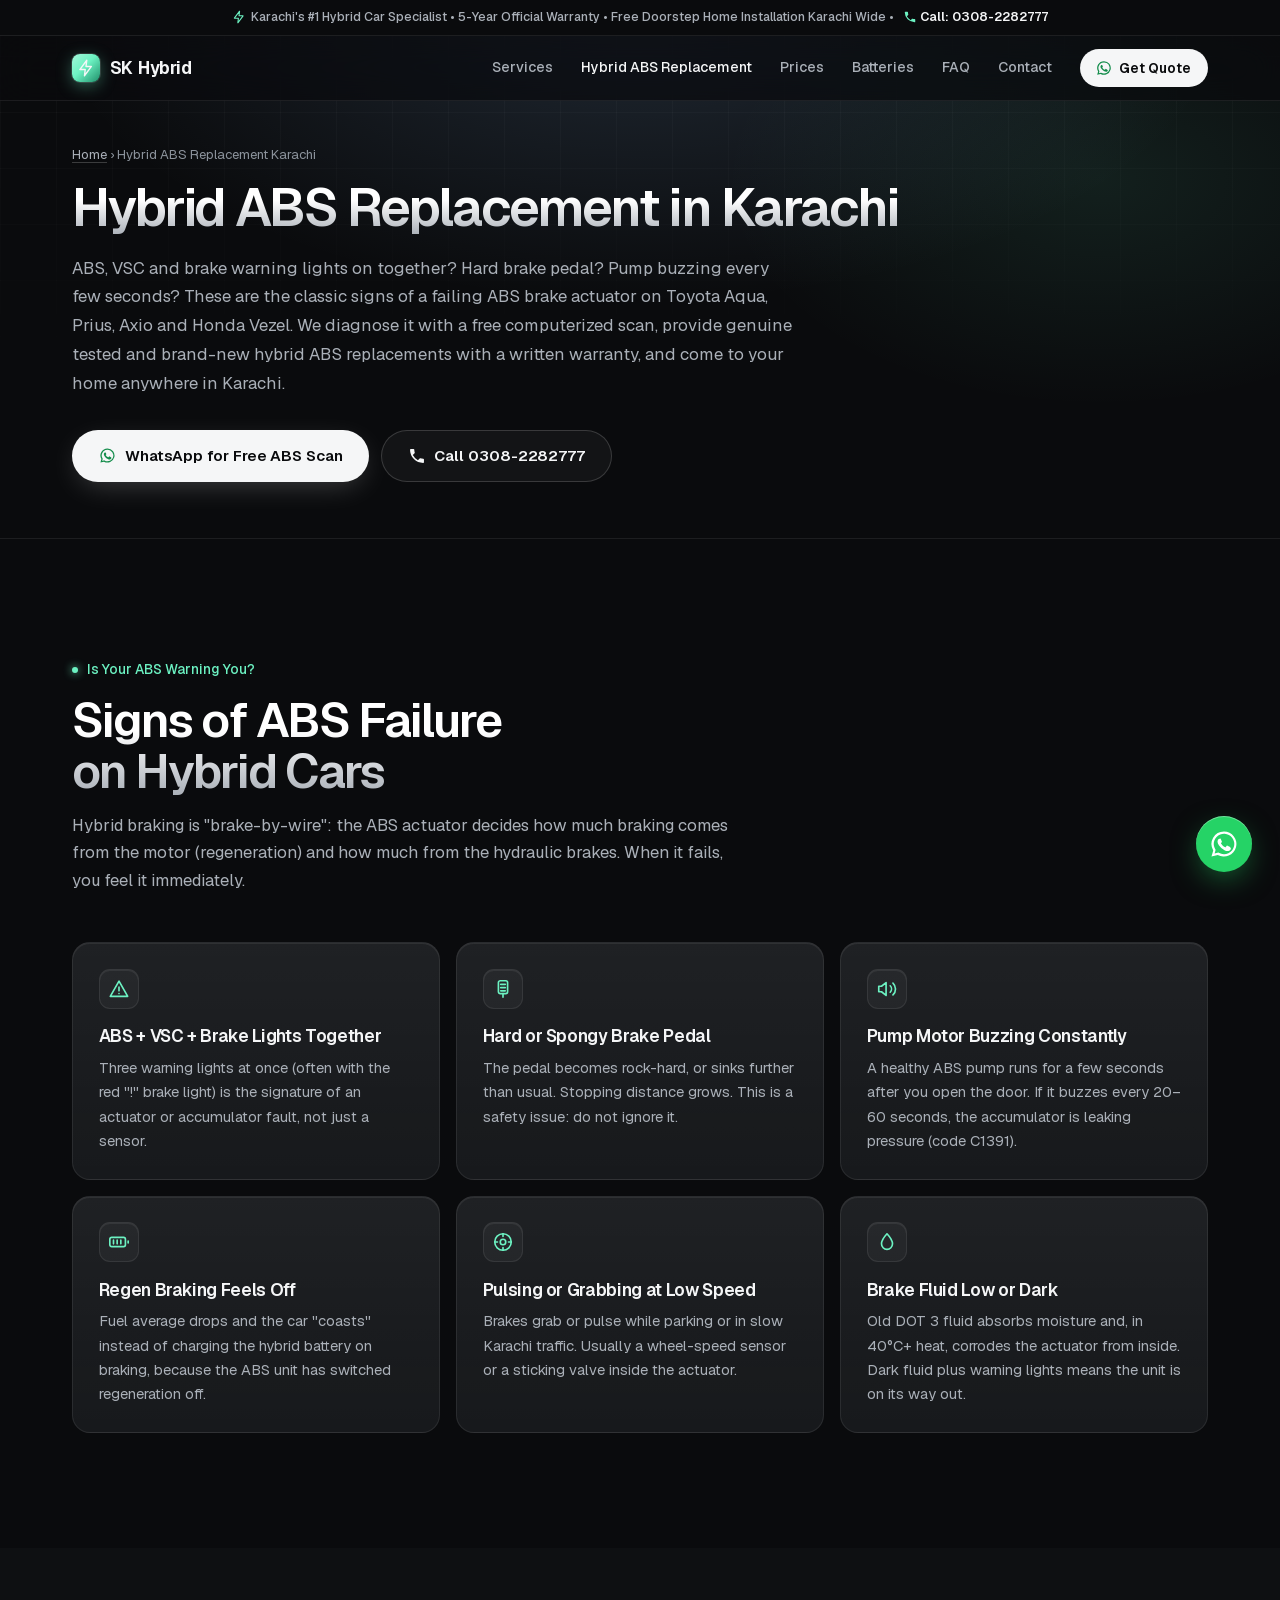
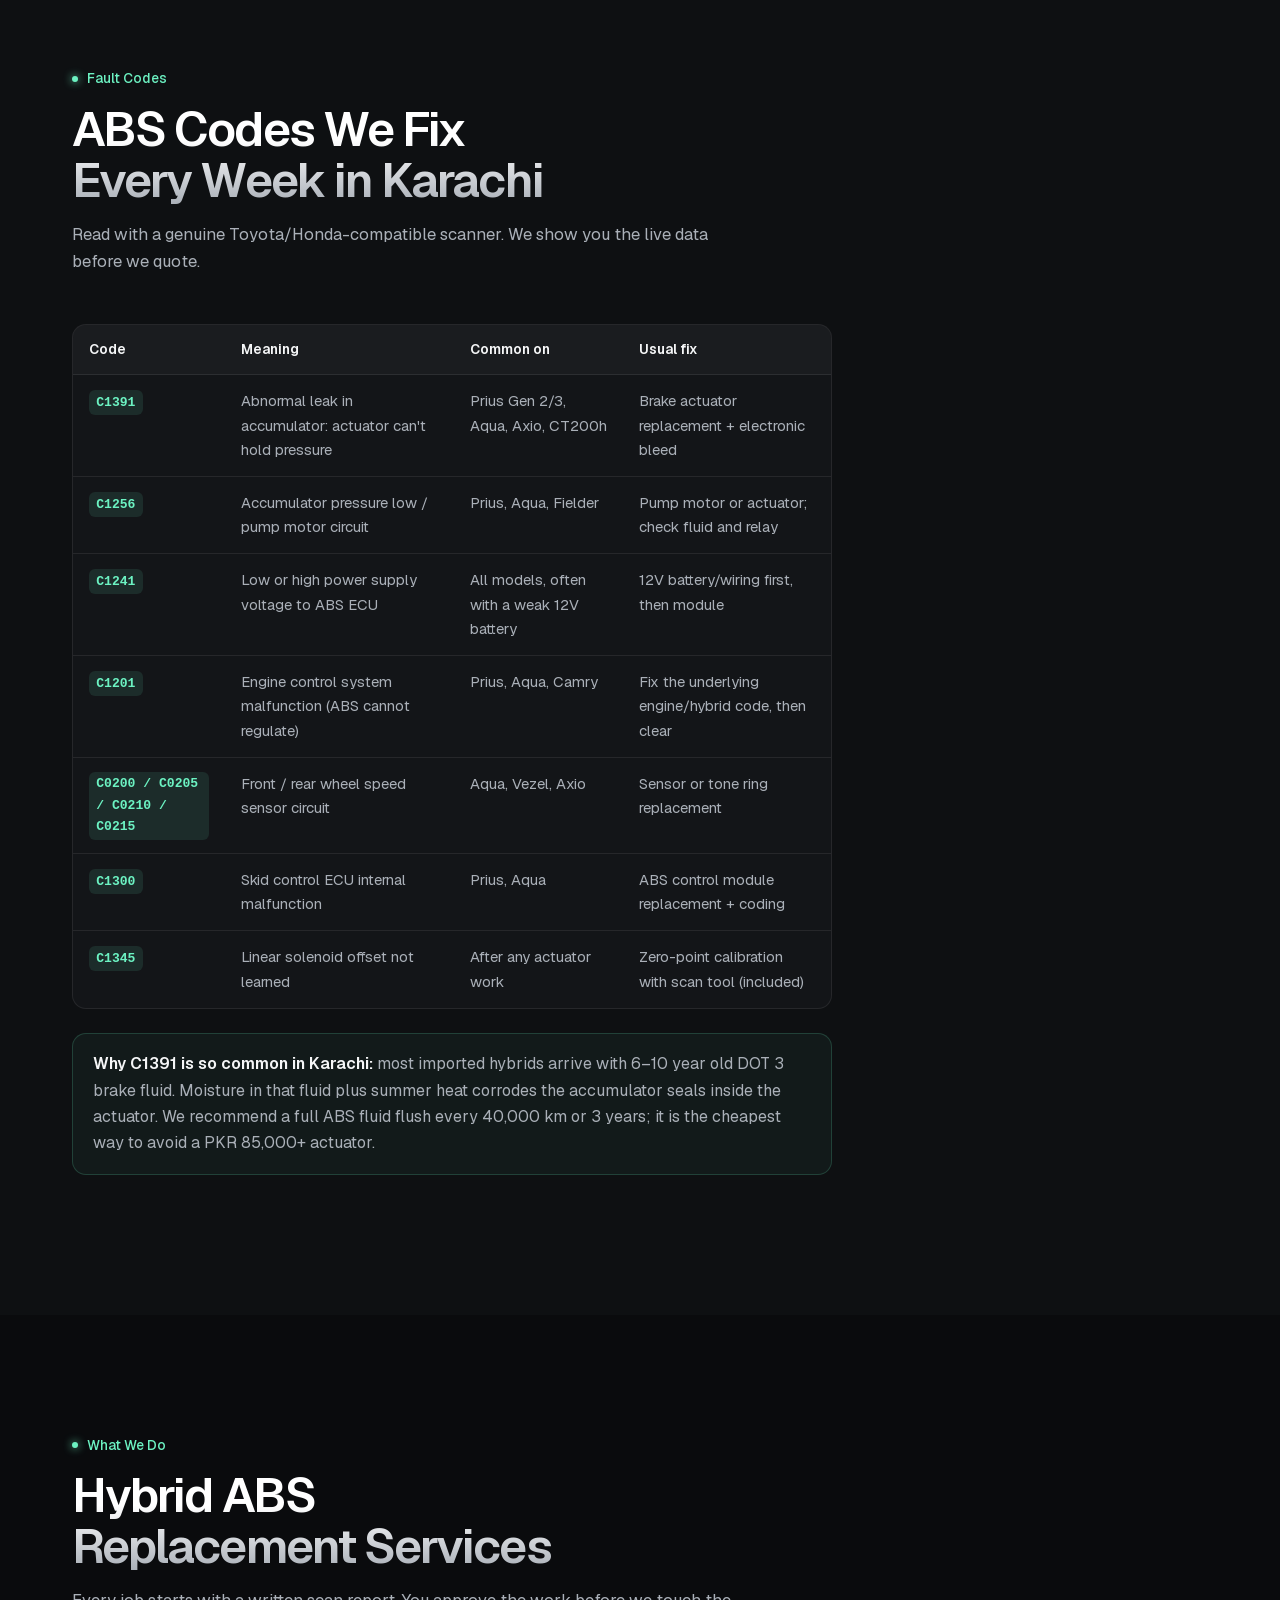
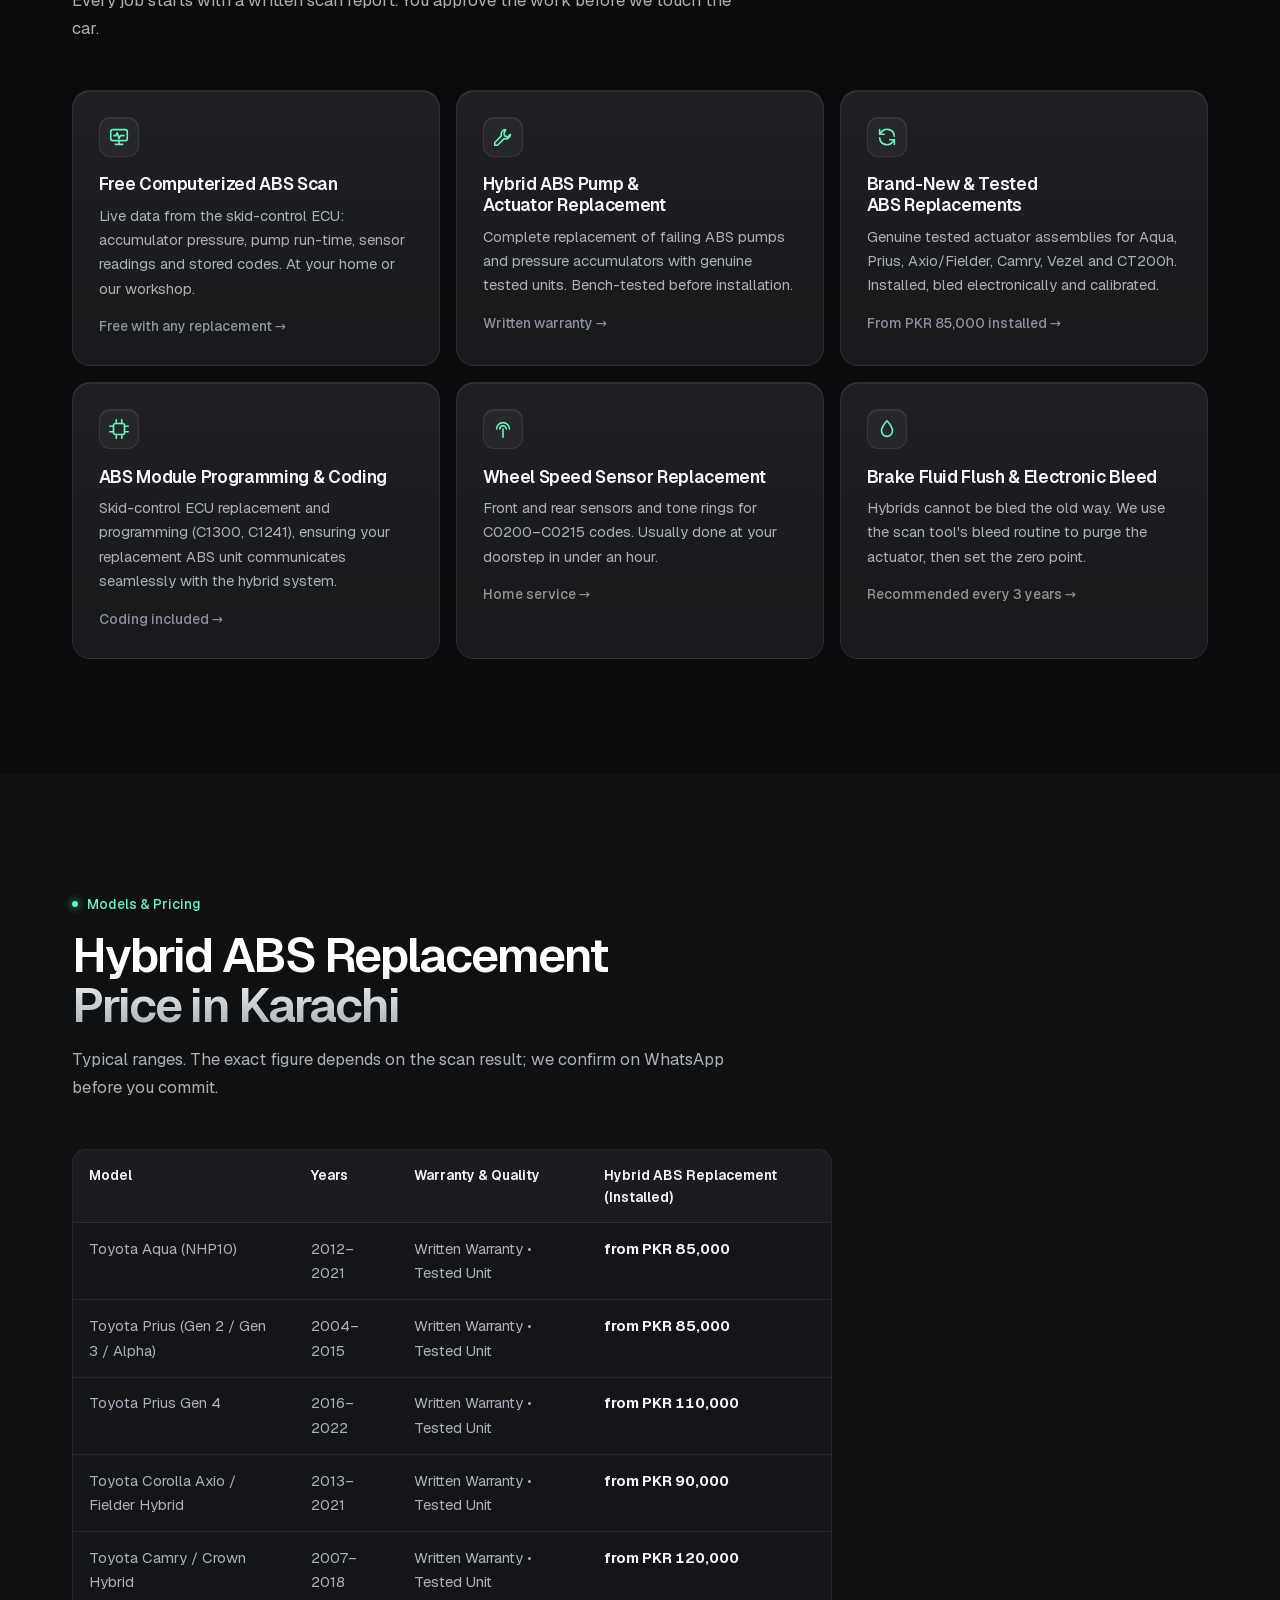
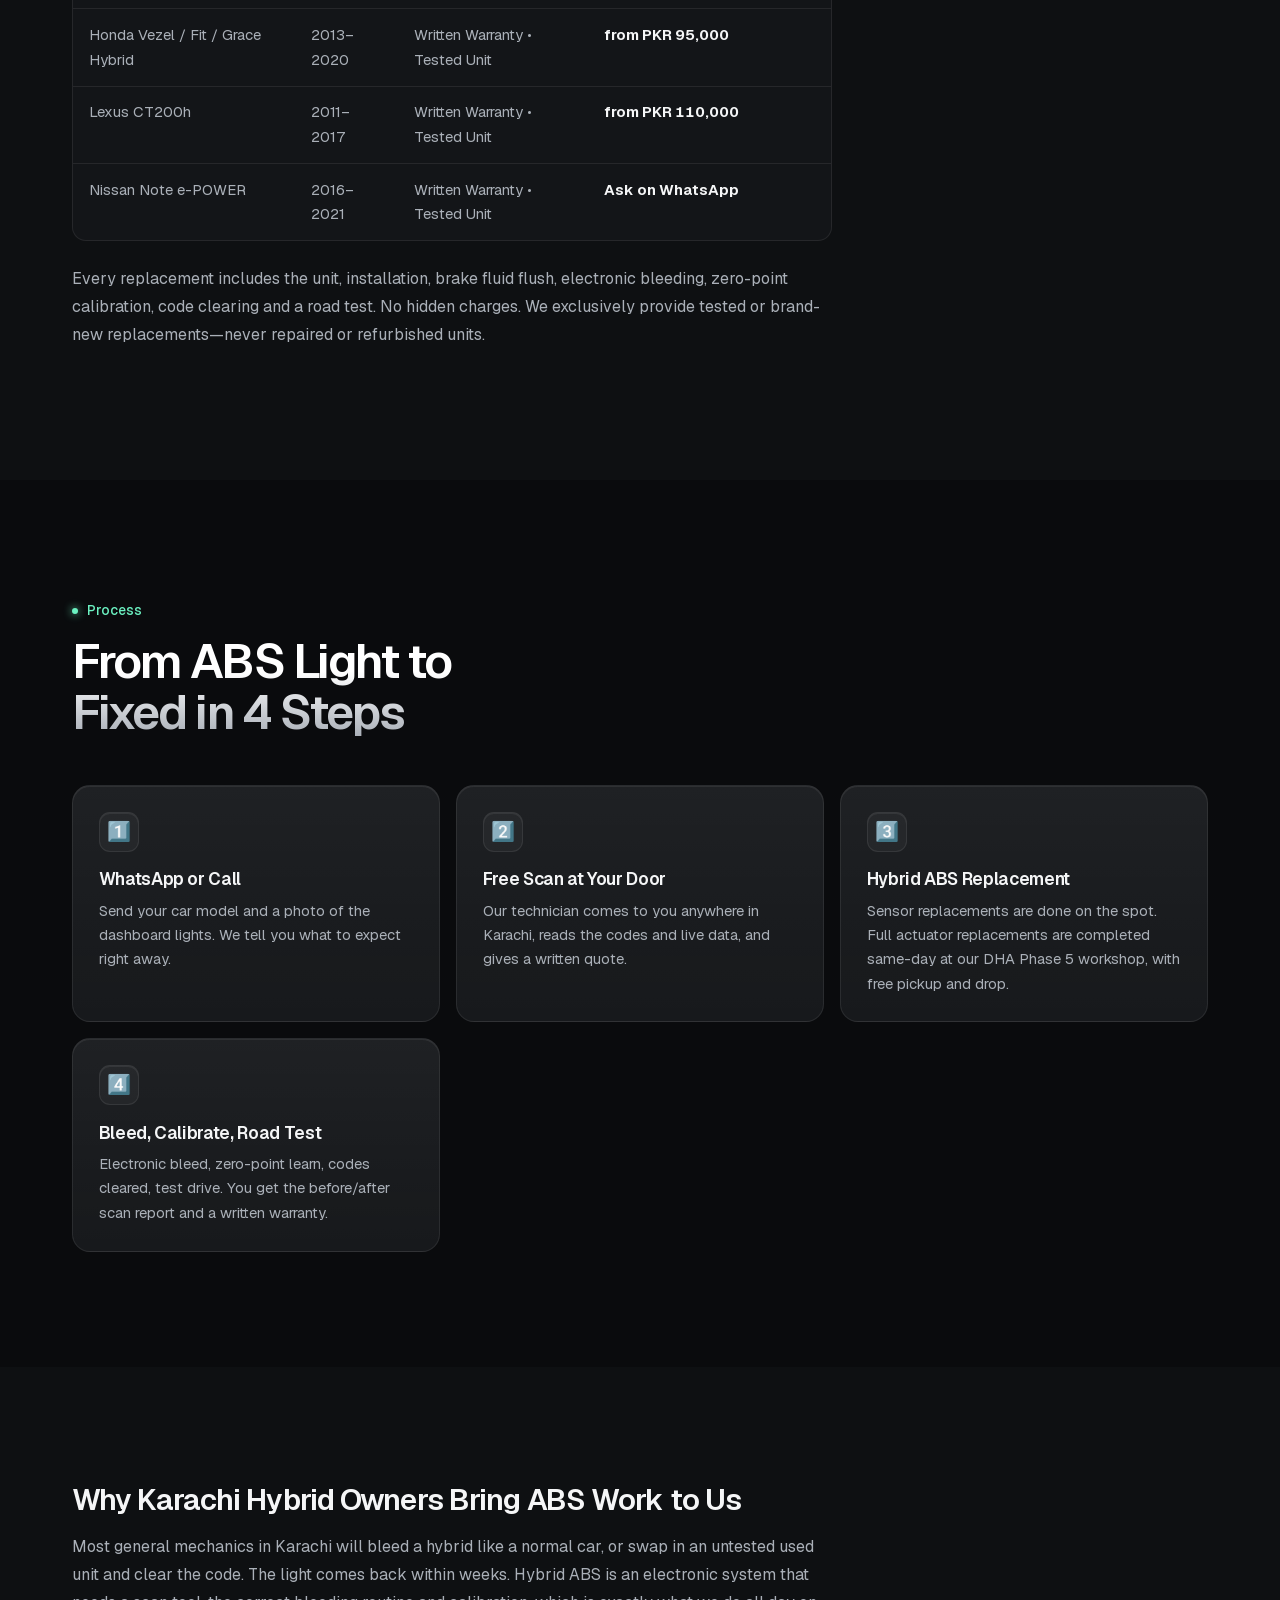
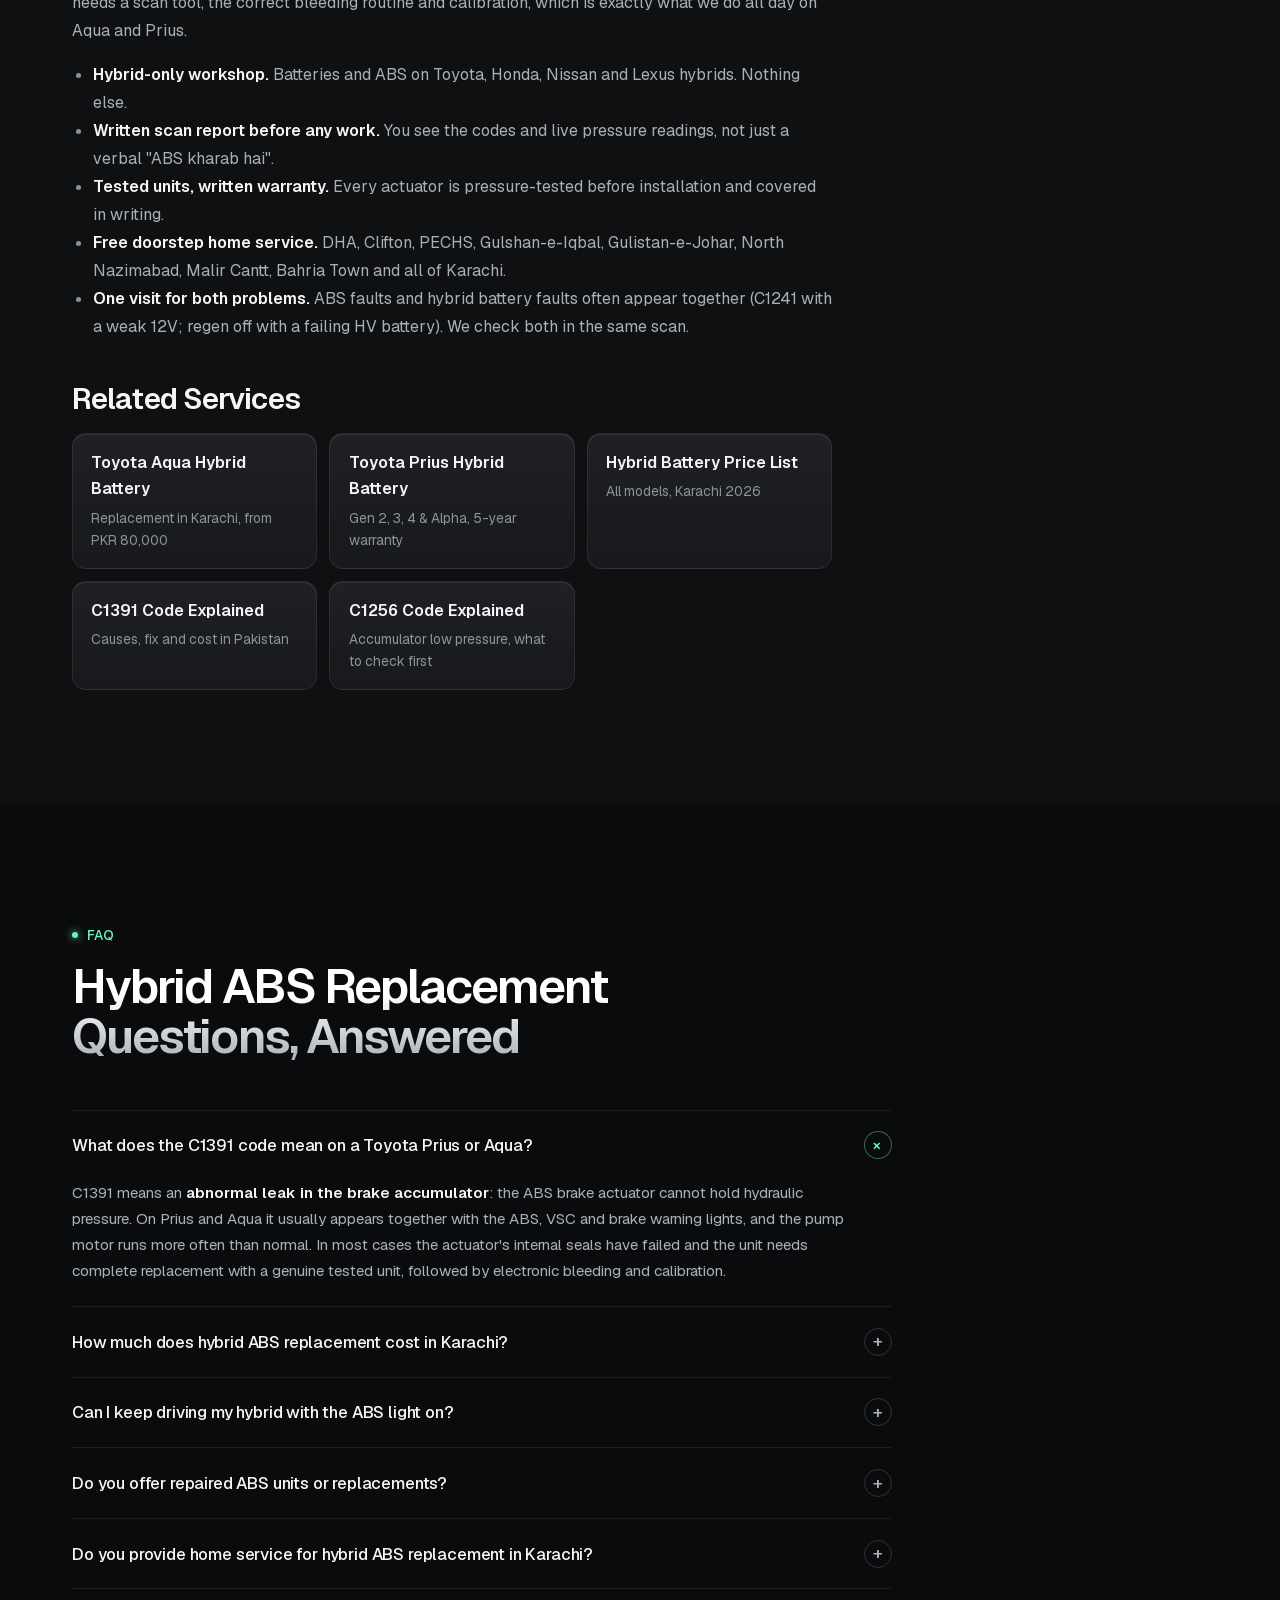
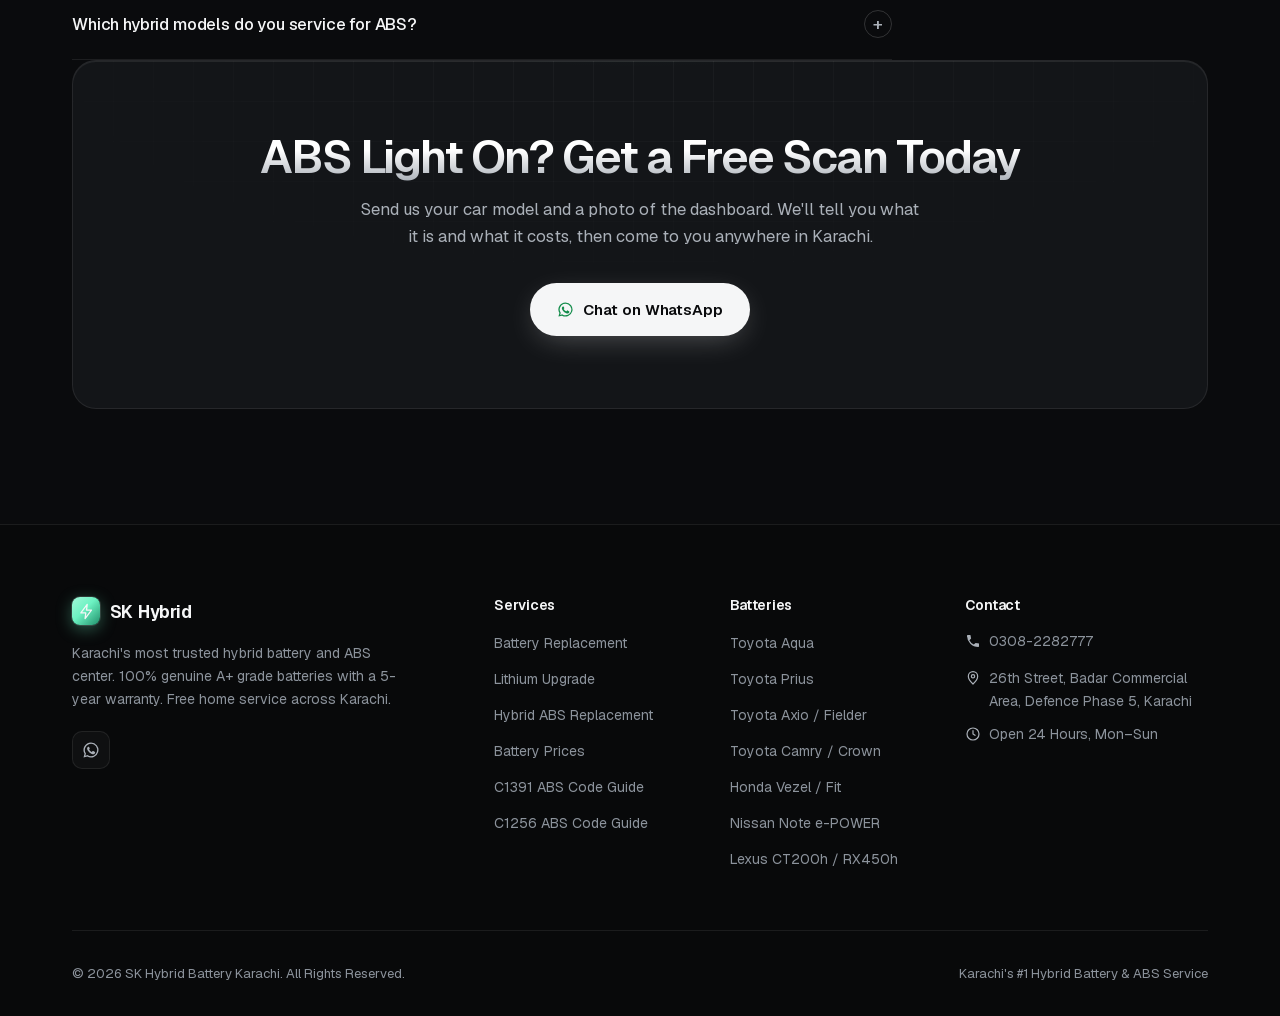
==== commit 819844f7: "Update ABS copy across all pages to Hybrid ABS Replacement and remove repair wording" ====
--- a/abs-repair-karachi/index.html
+++ b/abs-repair-karachi/index.html
@@ -5,21 +5,21 @@
   <meta name="viewport" content="width=device-width, initial-scale=1.0">
 
   <!-- SEO Meta Tags -->
-  <title>Hybrid Car ABS Repair &amp; Replacement in Karachi | Prius, Aqua, Vezel | SK Hybrid Battery</title>
-  <meta name="description" content="Hybrid ABS pump, actuator & module repair in Karachi. C1391, C1256 & ABS/VSC lights fixed on Aqua, Prius, Axio, Vezel. Free scan, free home service.">
+  <title>Hybrid ABS Replacement in Karachi | Prius, Aqua, Vezel | SK Hybrid Battery</title>
+  <meta name="description" content="Genuine hybrid ABS replacement in Karachi. Brand-new and tested ABS actuators for Aqua, Prius, Axio, Vezel. C1391 & C1256 resolved with written warranty. Free scan.">
   <meta name="robots" content="index, follow, max-image-preview:large, max-snippet:-1">
   <link rel="canonical" href="https://www.skhybridbatterys.com/abs-repair-karachi/">
 
   <!-- Open Graph -->
   <meta property="og:locale" content="en_US">
   <meta property="og:type" content="article">
-  <meta property="og:title" content="Hybrid Car ABS Repair & Replacement in Karachi | SK Hybrid Battery">
-  <meta property="og:description" content="ABS pump, actuator & module repair for Toyota Aqua, Prius, Axio and Honda Vezel in Karachi. Fault codes C1391, C1256, C1241 fixed. Free scan, free home service.">
+  <meta property="og:title" content="Hybrid ABS Replacement in Karachi | SK Hybrid Battery">
+  <meta property="og:description" content="Brand-new & tested hybrid ABS replacement for Toyota Aqua, Prius, Axio, Vezel in Karachi. Fault codes C1391, C1256 resolved. Free scan, written warranty.">
   <meta property="og:url" content="https://www.skhybridbatterys.com/abs-repair-karachi/">
   <meta property="og:site_name" content="SK Hybrid Battery Karachi">
   <meta property="og:image" content="https://www.skhybridbatterys.com/images/hero-battery.jpg">
   <meta name="twitter:card" content="summary_large_image">
-  <meta name="twitter:title" content="Hybrid Car ABS Repair in Karachi | SK Hybrid Battery">
+  <meta name="twitter:title" content="Hybrid ABS Replacement in Karachi | SK Hybrid Battery">
   <meta name="twitter:description" content="C1391, C1256, C1241 and ABS warning lights fixed on Aqua, Prius, Axio, Vezel. Free doorstep home service in Karachi.">
 
   <link rel="icon" href="/favicon.ico" sizes="48x48">
@@ -62,10 +62,10 @@
       {
         "@type": "Service",
         "@id": "https://www.skhybridbatterys.com/abs-repair-karachi/#service",
-        "name": "Hybrid Car ABS Repair & Replacement in Karachi",
-        "serviceType": "ABS brake system repair",
+        "name": "Hybrid ABS Replacement in Karachi",
+        "serviceType": "Hybrid ABS Replacement",
         "url": "https://www.skhybridbatterys.com/abs-repair-karachi/",
-        "description": "Diagnosis, repair and replacement of ABS pumps, brake actuators and ABS control modules on hybrid cars (Toyota Aqua, Prius, Axio, Fielder, Camry, Honda Vezel, Fit, Nissan Note e-POWER) in Karachi, including fault codes C1391, C1256 and C1241.",
+        "description": "Diagnosis and complete replacement of ABS pumps, brake actuators and ABS modules on hybrid cars (Toyota Aqua, Prius, Axio, Fielder, Camry, Honda Vezel, Fit, Nissan Note e-POWER) in Karachi, including fault codes C1391, C1256 and C1241.",
         "provider": {
           "@type": "AutoRepair",
           "name": "SK Hybrid Battery Karachi",
@@ -91,7 +91,7 @@
         "@type": "BreadcrumbList",
         "itemListElement": [
           { "@type": "ListItem", "position": 1, "name": "Home", "item": "https://www.skhybridbatterys.com/" },
-          { "@type": "ListItem", "position": 2, "name": "ABS Repair Karachi", "item": "https://www.skhybridbatterys.com/abs-repair-karachi/" }
+          { "@type": "ListItem", "position": 2, "name": "Hybrid ABS Replacement Karachi", "item": "https://www.skhybridbatterys.com/abs-repair-karachi/" }
         ]
       },
       {
@@ -100,12 +100,12 @@
           {
             "@type": "Question",
             "name": "What does the C1391 code mean on a Toyota Prius or Aqua?",
-            "acceptedAnswer": { "@type": "Answer", "text": "C1391 means an abnormal leak in the brake accumulator: the ABS brake actuator cannot hold hydraulic pressure. On Prius and Aqua it usually appears together with the ABS, VSC and brake warning lights, and the pump motor runs more often than normal. In most cases the actuator's internal seals have failed and the unit needs repair or replacement, followed by electronic bleeding and calibration." }
+            "acceptedAnswer": { "@type": "Answer", "text": "C1391 means an abnormal leak in the brake accumulator: the ABS brake actuator cannot hold hydraulic pressure. On Prius and Aqua it usually appears together with the ABS, VSC and brake warning lights, and the pump motor runs more often than normal. In most cases the actuator's internal seals have failed and the unit needs complete replacement with a genuine tested unit, followed by electronic bleeding and calibration." }
           },
           {
             "@type": "Question",
-            "name": "How much does hybrid ABS repair cost in Karachi?",
-            "acceptedAnswer": { "@type": "Answer", "text": "Prices depend on the model and whether the pump, actuator or module needs repair or full replacement. ABS module repair starts from around PKR 25,000 and a genuine replacement ABS unit for Toyota Aqua or Prius starts from around PKR 85,000, including installation, electronic bleeding and code clearing. We confirm the exact price after a free computerized scan." }
+            "name": "How much does hybrid ABS replacement cost in Karachi?",
+            "acceptedAnswer": { "@type": "Answer", "text": "Prices depend on the vehicle model. A genuine hybrid ABS replacement for Toyota Aqua or Prius starts from around PKR 85,000, including installation, electronic bleeding, zero-point calibration and code clearing. We exclusively provide complete replacements—never repaired or refurbished units—backed by a written warranty." }
           },
           {
             "@type": "Question",
@@ -114,13 +114,13 @@
           },
           {
             "@type": "Question",
-            "name": "Do you repair the ABS unit or replace it?",
-            "acceptedAnswer": { "@type": "Answer", "text": "Both. Sensor faults, wiring and some pump-motor issues can be repaired. Internal accumulator leaks (C1391) and worn actuators are normally replaced with a tested genuine unit, because a repaired seal rarely lasts in Karachi's heat. We explain the scan result and both options before any work." }
+            "name": "Do you offer repaired ABS units or replacements?",
+            "acceptedAnswer": { "@type": "Answer", "text": "We exclusively offer complete hybrid ABS replacements (brand-new and genuine tested units). We never sell or install repaired or refurbished units because repaired accumulator seals rarely provide long-term reliability in Karachi's driving conditions. Every unit is bench-tested and backed by a written warranty." }
           },
           {
             "@type": "Question",
-            "name": "Do you provide home service for ABS repair in Karachi?",
-            "acceptedAnswer": { "@type": "Answer", "text": "Yes. Our mobile team carries a diagnostic scanner and can do the scan, sensor replacement and many repairs at your home or office anywhere in Karachi, free of charge. Full actuator replacement is done at our DHA Phase 5 workshop with free pickup and drop." }
+            "name": "Do you provide home service for hybrid ABS replacement in Karachi?",
+            "acceptedAnswer": { "@type": "Answer", "text": "Yes. Our mobile team carries a diagnostic scanner to perform the complete scan and sensor replacements at your doorstep anywhere in Karachi, free of charge. Full actuator replacements are done at our DHA Phase 5 workshop with free pickup and drop." }
           },
           {
             "@type": "Question",
@@ -150,7 +150,7 @@
 
         <div class="nav-links" id="nav-links" role="menubar">
           <a href="/#services" role="menuitem">Services</a>
-          <a href="/abs-repair-karachi/" role="menuitem" class="active">ABS Repair</a>
+          <a href="/abs-repair-karachi/" role="menuitem" class="active">Hybrid ABS Replacement</a>
           <a href="/hybrid-battery-price-karachi/" role="menuitem">Prices</a>
           <a href="/#products" role="menuitem">Batteries</a>
           <a href="/#faq" role="menuitem">FAQ</a>
@@ -169,11 +169,11 @@
   <!-- ==================== PAGE HERO ==================== -->
   <section class="page-hero" id="top">
     <div class="container">
-      <nav class="breadcrumb" aria-label="Breadcrumb"><a href="/">Home</a> › ABS Repair Karachi</nav>
-      <h1>Hybrid Car ABS Repair &amp; Replacement in Karachi</h1>
-      <p class="lead">ABS, VSC and brake warning lights on together? Hard brake pedal? Pump buzzing every few seconds? These are the classic signs of a failing ABS brake actuator on Toyota Aqua, Prius, Axio and Honda Vezel. We diagnose it with a free computerized scan, repair or replace the pump, actuator or module with a written warranty, and come to your home anywhere in Karachi.</p>
+      <nav class="breadcrumb" aria-label="Breadcrumb"><a href="/">Home</a> › Hybrid ABS Replacement Karachi</nav>
+      <h1>Hybrid ABS Replacement in Karachi</h1>
+      <p class="lead">ABS, VSC and brake warning lights on together? Hard brake pedal? Pump buzzing every few seconds? These are the classic signs of a failing ABS brake actuator on Toyota Aqua, Prius, Axio and Honda Vezel. We diagnose it with a free computerized scan, provide genuine tested and brand-new hybrid ABS replacements with a written warranty, and come to your home anywhere in Karachi.</p>
       <div class="hero-actions">
-        <a href="https://wa.me/923082282777?text=Hi%20SK%20Hybrid%20Battery%2C%20my%20hybrid%20has%20an%20ABS%20warning%20light%20in%20Karachi.%20Please%20quote%20for%20repair." class="btn btn-primary" target="_blank" rel="noopener" data-track="abs-hero-whatsapp"><span class="ic ic-whatsapp" aria-hidden="true"></span> WhatsApp for Free ABS Scan</a>
+        <a href="https://wa.me/923082282777?text=Hi%20SK%20Hybrid%20Battery%2C%20my%20hybrid%20has%20an%20ABS%20warning%20light%20in%20Karachi.%20Please%20quote%20for%20replacement." class="btn btn-primary" target="_blank" rel="noopener" data-track="abs-hero-whatsapp"><span class="ic ic-whatsapp" aria-hidden="true"></span> WhatsApp for Free ABS Scan</a>
         <a href="tel:+923082282777" class="btn btn-secondary" data-track="abs-hero-call"><span class="ic ic-phone" aria-hidden="true"></span> Call 0308-2282777</a>
       </div>
     </div>
@@ -244,7 +244,7 @@
               <tr><td data-label="Code"><span class="code-chip">C1241</span></td><td class="wide" data-label="Meaning">Low or high power supply voltage to ABS ECU</td><td class="wide" data-label="Common on">All models, often with a weak 12V battery</td><td class="wide" data-label="Usual fix">12V battery/wiring first, then module</td></tr>
               <tr><td data-label="Code"><span class="code-chip">C1201</span></td><td class="wide" data-label="Meaning">Engine control system malfunction (ABS cannot regulate)</td><td class="wide" data-label="Common on">Prius, Aqua, Camry</td><td class="wide" data-label="Usual fix">Fix the underlying engine/hybrid code, then clear</td></tr>
               <tr><td data-label="Code"><span class="code-chip">C0200 / C0205 / C0210 / C0215</span></td><td class="wide" data-label="Meaning">Front / rear wheel speed sensor circuit</td><td class="wide" data-label="Common on">Aqua, Vezel, Axio</td><td class="wide" data-label="Usual fix">Sensor or tone ring replacement</td></tr>
-              <tr><td data-label="Code"><span class="code-chip">C1300</span></td><td class="wide" data-label="Meaning">Skid control ECU internal malfunction</td><td class="wide" data-label="Common on">Prius, Aqua</td><td class="wide" data-label="Usual fix">ABS control module repair or replacement + coding</td></tr>
+              <tr><td data-label="Code"><span class="code-chip">C1300</span></td><td class="wide" data-label="Meaning">Skid control ECU internal malfunction</td><td class="wide" data-label="Common on">Prius, Aqua</td><td class="wide" data-label="Usual fix">ABS control module replacement + coding</td></tr>
               <tr><td data-label="Code"><span class="code-chip">C1345</span></td><td class="wide" data-label="Meaning">Linear solenoid offset not learned</td><td class="wide" data-label="Common on">After any actuator work</td><td class="wide" data-label="Usual fix">Zero-point calibration with scan tool (included)</td></tr>
             </tbody>
           </table>
@@ -261,7 +261,7 @@
     <div class="container">
       <div class="section-header reveal">
         <div class="section-label">What We Do</div>
-        <h2>ABS Repair &amp; Replacement Services</h2>
+        <h2>Hybrid ABS Replacement Services</h2>
         <p>Every job starts with a written scan report. You approve the work before we touch the car.</p>
       </div>
 
@@ -270,24 +270,24 @@
           <div class="service-icon"><span class="ic ic-scan" aria-hidden="true"></span></div>
           <h3>Free Computerized ABS Scan</h3>
           <p>Live data from the skid-control ECU: accumulator pressure, pump run-time, sensor readings and stored codes. At your home or our workshop.</p>
-          <span class="service-link">Free with any repair →</span>
+          <span class="service-link">Free with any replacement →</span>
         </div>
         <div class="service-card reveal">
           <div class="service-icon"><span class="ic ic-wrench" aria-hidden="true"></span></div>
-          <h3>ABS Pump &amp; Actuator Repair</h3>
-          <p>Pump motor, pressure sensor and solenoid repair where the unit is worth saving. Bench-tested before it goes back on the car.</p>
+          <h3>Hybrid ABS Pump &amp; Actuator Replacement</h3>
+          <p>Complete replacement of failing ABS pumps and pressure accumulators with genuine tested units. Bench-tested before installation.</p>
           <span class="service-link">Written warranty →</span>
         </div>
         <div class="service-card reveal">
           <div class="service-icon"><span class="ic ic-refresh" aria-hidden="true"></span></div>
-          <h3>Full ABS Unit Replacement</h3>
+          <h3>Brand-New &amp; Tested ABS Replacements</h3>
           <p>Genuine tested actuator assemblies for Aqua, Prius, Axio/Fielder, Camry, Vezel and CT200h. Installed, bled electronically and calibrated.</p>
           <span class="service-link">From PKR 85,000 installed →</span>
         </div>
         <div class="service-card reveal">
           <div class="service-icon"><span class="ic ic-chip" aria-hidden="true"></span></div>
-          <h3>ABS Module Repair &amp; Coding</h3>
-          <p>Skid-control ECU repair and programming (C1300, C1241), so the new or repaired unit talks to the hybrid system correctly.</p>
+          <h3>ABS Module Programming &amp; Coding</h3>
+          <p>Skid-control ECU replacement and programming (C1300, C1241), ensuring your replacement ABS unit communicates seamlessly with the hybrid system.</p>
           <span class="service-link">Coding included →</span>
         </div>
         <div class="service-card reveal">
@@ -311,7 +311,7 @@
     <div class="container">
       <div class="section-header reveal">
         <div class="section-label">Models &amp; Pricing</div>
-        <h2>Hybrid ABS Repair Price in Karachi</h2>
+        <h2>Hybrid ABS Replacement Price in Karachi</h2>
         <p>Typical ranges. The exact figure depends on the scan result; we confirm on WhatsApp before you commit.</p>
       </div>
 
@@ -320,21 +320,21 @@
           <!-- PRICE: confirm these figures with the owner before publishing -->
           <table class="price-table">
             <thead>
-              <tr><th>Model</th><th>Years</th><th>Module / sensor repair</th><th>Actuator replacement (installed)</th></tr>
+              <tr><th>Model</th><th>Years</th><th>Warranty &amp; Quality</th><th>Hybrid ABS Replacement (Installed)</th></tr>
             </thead>
             <tbody>
-              <tr><td data-label="Model">Toyota Aqua (NHP10)</td><td data-label="Years">2012–2021</td><td class="price wide" data-label="Module / sensor repair">from PKR 25,000</td><td class="price wide" data-label="Actuator replacement (installed)">from PKR 85,000</td></tr>
-              <tr><td data-label="Model">Toyota Prius (Gen 2 / Gen 3 / Alpha)</td><td data-label="Years">2004–2015</td><td class="price wide" data-label="Module / sensor repair">from PKR 25,000</td><td class="price wide" data-label="Actuator replacement (installed)">from PKR 85,000</td></tr>
-              <tr><td data-label="Model">Toyota Prius Gen 4</td><td data-label="Years">2016–2022</td><td class="price wide" data-label="Module / sensor repair">from PKR 30,000</td><td class="price wide" data-label="Actuator replacement (installed)">from PKR 110,000</td></tr>
-              <tr><td data-label="Model">Toyota Corolla Axio / Fielder Hybrid</td><td data-label="Years">2013–2021</td><td class="price wide" data-label="Module / sensor repair">from PKR 25,000</td><td class="price wide" data-label="Actuator replacement (installed)">from PKR 90,000</td></tr>
-              <tr><td data-label="Model">Toyota Camry / Crown Hybrid</td><td data-label="Years">2007–2018</td><td class="price wide" data-label="Module / sensor repair">from PKR 30,000</td><td class="price wide" data-label="Actuator replacement (installed)">from PKR 120,000</td></tr>
-              <tr><td data-label="Model">Honda Vezel / Fit / Grace Hybrid</td><td data-label="Years">2013–2020</td><td class="price wide" data-label="Module / sensor repair">from PKR 25,000</td><td class="price wide" data-label="Actuator replacement (installed)">from PKR 95,000</td></tr>
-              <tr><td data-label="Model">Lexus CT200h</td><td data-label="Years">2011–2017</td><td class="price wide" data-label="Module / sensor repair">from PKR 30,000</td><td class="price wide" data-label="Actuator replacement (installed)">from PKR 110,000</td></tr>
-              <tr><td data-label="Model">Nissan Note e-POWER</td><td data-label="Years">2016–2021</td><td class="price wide" data-label="Module / sensor repair">from PKR 25,000</td><td class="price wide" data-label="Actuator replacement (installed)">Ask on WhatsApp</td></tr>
+              <tr><td data-label="Model">Toyota Aqua (NHP10)</td><td data-label="Years">2012–2021</td><td class="wide" data-label="Warranty &amp; Quality">Written Warranty • Tested Unit</td><td class="price wide" data-label="Hybrid ABS Replacement (Installed)">from PKR 85,000</td></tr>
+              <tr><td data-label="Model">Toyota Prius (Gen 2 / Gen 3 / Alpha)</td><td data-label="Years">2004–2015</td><td class="wide" data-label="Warranty &amp; Quality">Written Warranty • Tested Unit</td><td class="price wide" data-label="Hybrid ABS Replacement (Installed)">from PKR 85,000</td></tr>
+              <tr><td data-label="Model">Toyota Prius Gen 4</td><td data-label="Years">2016–2022</td><td class="wide" data-label="Warranty &amp; Quality">Written Warranty • Tested Unit</td><td class="price wide" data-label="Hybrid ABS Replacement (Installed)">from PKR 110,000</td></tr>
+              <tr><td data-label="Model">Toyota Corolla Axio / Fielder Hybrid</td><td data-label="Years">2013–2021</td><td class="wide" data-label="Warranty &amp; Quality">Written Warranty • Tested Unit</td><td class="price wide" data-label="Hybrid ABS Replacement (Installed)">from PKR 90,000</td></tr>
+              <tr><td data-label="Model">Toyota Camry / Crown Hybrid</td><td data-label="Years">2007–2018</td><td class="wide" data-label="Warranty &amp; Quality">Written Warranty • Tested Unit</td><td class="price wide" data-label="Hybrid ABS Replacement (Installed)">from PKR 120,000</td></tr>
+              <tr><td data-label="Model">Honda Vezel / Fit / Grace Hybrid</td><td data-label="Years">2013–2020</td><td class="wide" data-label="Warranty &amp; Quality">Written Warranty • Tested Unit</td><td class="price wide" data-label="Hybrid ABS Replacement (Installed)">from PKR 95,000</td></tr>
+              <tr><td data-label="Model">Lexus CT200h</td><td data-label="Years">2011–2017</td><td class="wide" data-label="Warranty &amp; Quality">Written Warranty • Tested Unit</td><td class="price wide" data-label="Hybrid ABS Replacement (Installed)">from PKR 110,000</td></tr>
+              <tr><td data-label="Model">Nissan Note e-POWER</td><td data-label="Years">2016–2021</td><td class="wide" data-label="Warranty &amp; Quality">Written Warranty • Tested Unit</td><td class="price wide" data-label="Hybrid ABS Replacement (Installed)">Ask on WhatsApp</td></tr>
             </tbody>
           </table>
         </div>
-        <p>Every replacement includes the unit, installation, brake fluid, electronic bleeding, zero-point calibration, code clearing and a road test. No hidden charges.</p>
+        <p>Every replacement includes the unit, installation, brake fluid flush, electronic bleeding, zero-point calibration, code clearing and a road test. No hidden charges. We exclusively provide tested or brand-new replacements—never repaired or refurbished units.</p>
       </div>
     </div>
   </section>
@@ -359,8 +359,8 @@
         </div>
         <div class="service-card reveal">
           <div class="service-icon">3️⃣</div>
-          <h3>Repair or Replace</h3>
-          <p>Sensors and many repairs are done on the spot. Actuator replacements are done same day at our DHA Phase 5 workshop, with free pickup and drop.</p>
+          <h3>Hybrid ABS Replacement</h3>
+          <p>Sensor replacements are done on the spot. Full actuator replacements are completed same-day at our DHA Phase 5 workshop, with free pickup and drop.</p>
         </div>
         <div class="service-card reveal">
           <div class="service-icon">4️⃣</div>
@@ -402,29 +402,29 @@
     <div class="container">
       <div class="section-header reveal">
         <div class="section-label">FAQ</div>
-        <h2>Hybrid ABS Repair Questions, Answered</h2>
+        <h2>Hybrid ABS Replacement Questions, Answered</h2>
       </div>
 
       <div class="faq-grid reveal">
         <div class="faq-item active">
           <button class="faq-question" aria-expanded="true"><span>What does the C1391 code mean on a Toyota Prius or Aqua?</span><span class="faq-icon">+</span></button>
-          <div class="faq-answer"><p>C1391 means an <strong>abnormal leak in the brake accumulator</strong>: the ABS brake actuator cannot hold hydraulic pressure. On Prius and Aqua it usually appears together with the ABS, VSC and brake warning lights, and the pump motor runs more often than normal. In most cases the actuator's internal seals have failed and the unit needs repair or replacement, followed by electronic bleeding and calibration.</p></div>
+          <div class="faq-answer"><p>C1391 means an <strong>abnormal leak in the brake accumulator</strong>: the ABS brake actuator cannot hold hydraulic pressure. On Prius and Aqua it usually appears together with the ABS, VSC and brake warning lights, and the pump motor runs more often than normal. In most cases the actuator's internal seals have failed and the unit needs complete replacement with a genuine tested unit, followed by electronic bleeding and calibration.</p></div>
         </div>
         <div class="faq-item">
-          <button class="faq-question" aria-expanded="false"><span>How much does hybrid ABS repair cost in Karachi?</span><span class="faq-icon">+</span></button>
-          <div class="faq-answer"><p>It depends on the model and whether the pump, actuator or module needs repair or full replacement. ABS module repair starts from around <strong>PKR 25,000</strong> and a genuine replacement ABS unit for Toyota Aqua or Prius starts from around <strong>PKR 85,000</strong>, including installation, electronic bleeding and code clearing. We confirm the exact price after a free computerized scan.</p></div>
+          <button class="faq-question" aria-expanded="false"><span>How much does hybrid ABS replacement cost in Karachi?</span><span class="faq-icon">+</span></button>
+          <div class="faq-answer"><p>It depends on the model. A genuine replacement ABS unit for Toyota Aqua or Prius starts from around <strong>PKR 85,000</strong>, including installation, brake fluid flush, electronic bleeding, calibration and code clearing. We exclusively provide complete replacements—never repaired or refurbished units—backed by a written warranty.</p></div>
         </div>
         <div class="faq-item">
           <button class="faq-question" aria-expanded="false"><span>Can I keep driving my hybrid with the ABS light on?</span><span class="faq-icon">+</span></button>
           <div class="faq-answer"><p>You can usually drive slowly to a workshop, but it is not safe to keep driving. On hybrids the ABS unit also controls regenerative braking and brake pressure; a failing actuator can leave you with a hard pedal and a much longer stopping distance. If the pedal feels hard or the pump buzzes constantly, stop and call us for doorstep service.</p></div>
         </div>
         <div class="faq-item">
-          <button class="faq-question" aria-expanded="false"><span>Do you repair the ABS unit or replace it?</span><span class="faq-icon">+</span></button>
-          <div class="faq-answer"><p>Both. Sensor faults, wiring and some pump-motor issues can be repaired. Internal accumulator leaks (C1391) and worn actuators are normally replaced with a tested genuine unit, because a repaired seal rarely lasts in Karachi's heat. We explain the scan result and both options before any work.</p></div>
+          <button class="faq-question" aria-expanded="false"><span>Do you offer repaired ABS units or replacements?</span><span class="faq-icon">+</span></button>
+          <div class="faq-answer"><p>We exclusively offer complete hybrid ABS replacements (brand-new and genuine tested units). We never sell or install repaired or refurbished units because repaired accumulator seals rarely provide long-term reliability in Karachi's driving conditions. Every unit is bench-tested and backed by a written warranty.</p></div>
         </div>
         <div class="faq-item">
-          <button class="faq-question" aria-expanded="false"><span>Do you provide home service for ABS repair in Karachi?</span><span class="faq-icon">+</span></button>
-          <div class="faq-answer"><p>Yes. Our mobile team carries a diagnostic scanner and can do the scan, sensor replacement and many repairs at your home or office anywhere in Karachi, free of charge. Full actuator replacement is done at our DHA Phase 5 workshop with free pickup and drop.</p></div>
+          <button class="faq-question" aria-expanded="false"><span>Do you provide home service for hybrid ABS replacement in Karachi?</span><span class="faq-icon">+</span></button>
+          <div class="faq-answer"><p>Yes. Our mobile team carries a diagnostic scanner to perform the complete scan and sensor replacements at your doorstep anywhere in Karachi, free of charge. Full actuator replacements are done at our DHA Phase 5 workshop with free pickup and drop.</p></div>
         </div>
         <div class="faq-item">
           <button class="faq-question" aria-expanded="false"><span>Which hybrid models do you service for ABS?</span><span class="faq-icon">+</span></button>
@@ -457,7 +457,7 @@
           <ul>
             <li><a href="/#services">Battery Replacement</a></li>
             <li><a href="/#services">Lithium Upgrade</a></li>
-            <li><a href="/abs-repair-karachi/">ABS Repair</a></li>
+            <li><a href="/abs-repair-karachi/">Hybrid ABS Replacement</a></li>
             <li><a href="/hybrid-battery-price-karachi/">Battery Prices</a></li>
             <li><a href="/c1391-code-toyota-prius-aqua/">C1391 ABS Code Guide</a></li>
             <li><a href="/c1256-code-toyota-prius-aqua/">C1256 ABS Code Guide</a></li>
@@ -497,7 +497,7 @@
   <div class="mobile-action-bar" role="navigation" aria-label="Mobile Quick Actions">
     <div class="mobile-action-bar-inner">
       <a href="tel:+923082282777" class="mobile-action-btn btn-call" data-track="mobile-bar-call"><span class="btn-icon"><span class="ic ic-phone" aria-hidden="true"></span></span><span>Call Now</span></a>
-      <a href="https://wa.me/923082282777?text=Hi%20SK%20Hybrid%20Battery%2C%20I%20need%20ABS%20repair%20for%20my%20hybrid%20in%20Karachi" target="_blank" rel="noopener" class="mobile-action-btn btn-whatsapp" data-track="mobile-bar-whatsapp"><span class="btn-icon"><span class="ic ic-whatsapp" aria-hidden="true"></span></span><span>WhatsApp Quote</span></a>
+      <a href="https://wa.me/923082282777?text=Hi%20SK%20Hybrid%20Battery%2C%20I%20need%20hybrid%20ABS%20replacement%20in%20Karachi" target="_blank" rel="noopener" class="mobile-action-btn btn-whatsapp" data-track="mobile-bar-whatsapp"><span class="btn-icon"><span class="ic ic-whatsapp" aria-hidden="true"></span></span><span>WhatsApp Quote</span></a>
       <a href="https://www.google.com/maps/dir/?api=1&destination=24.799278,67.047952" target="_blank" rel="noopener" class="mobile-action-btn btn-directions" data-track="mobile-bar-directions"><span class="btn-icon"><span class="ic ic-pin" aria-hidden="true"></span></span><span>Directions</span></a>
     </div>
   </div>
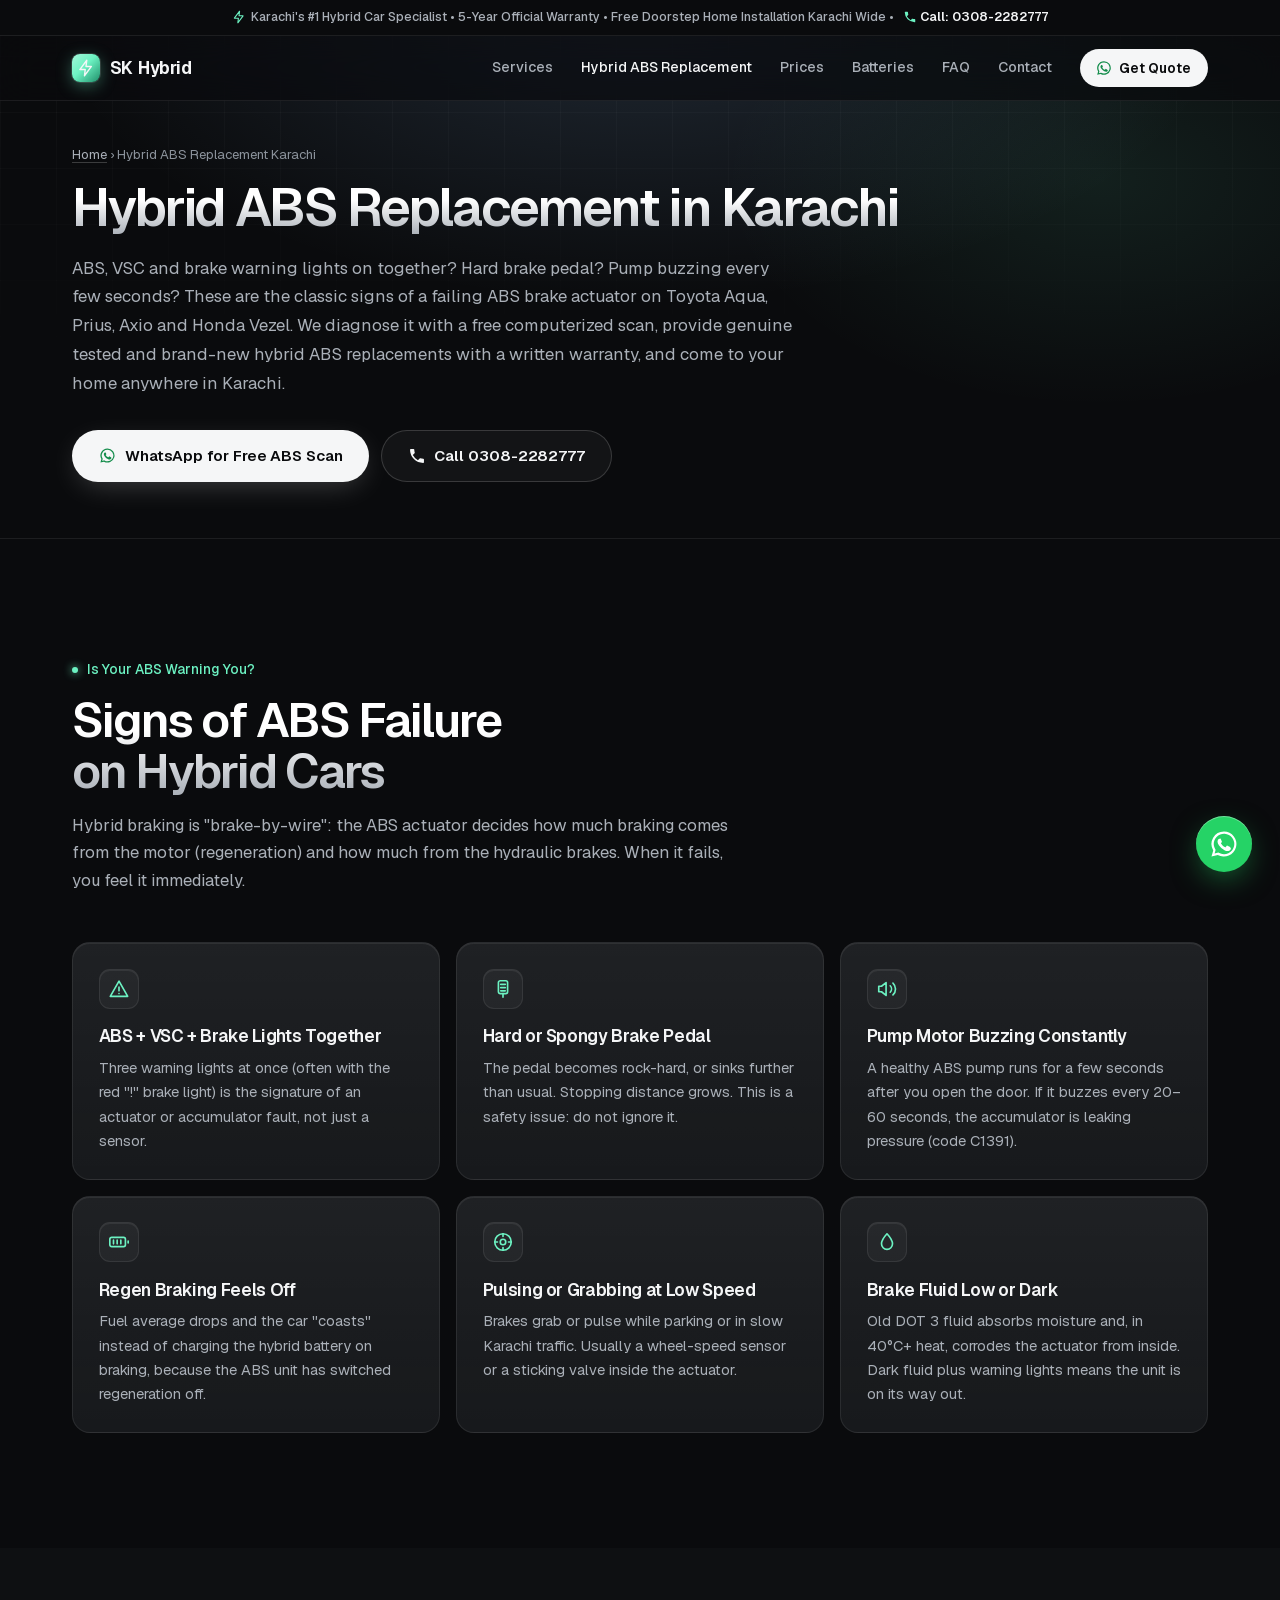
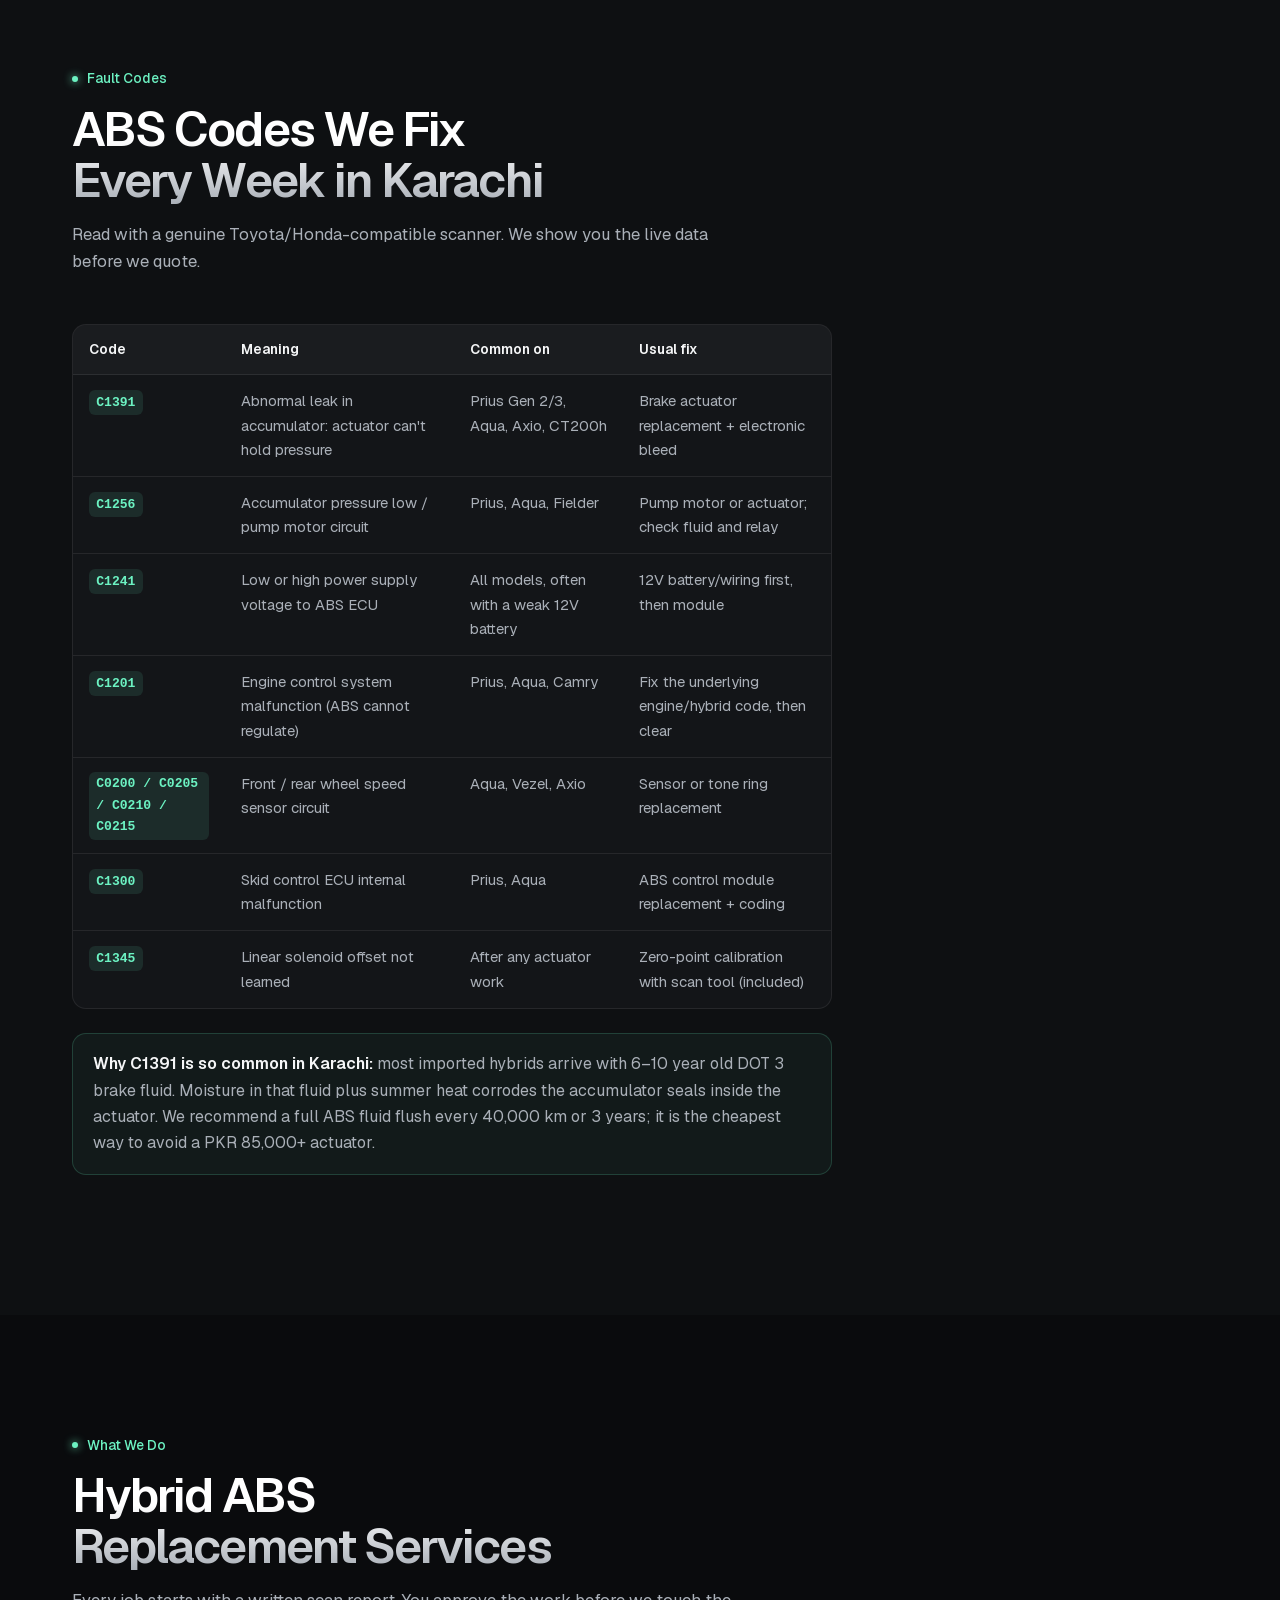
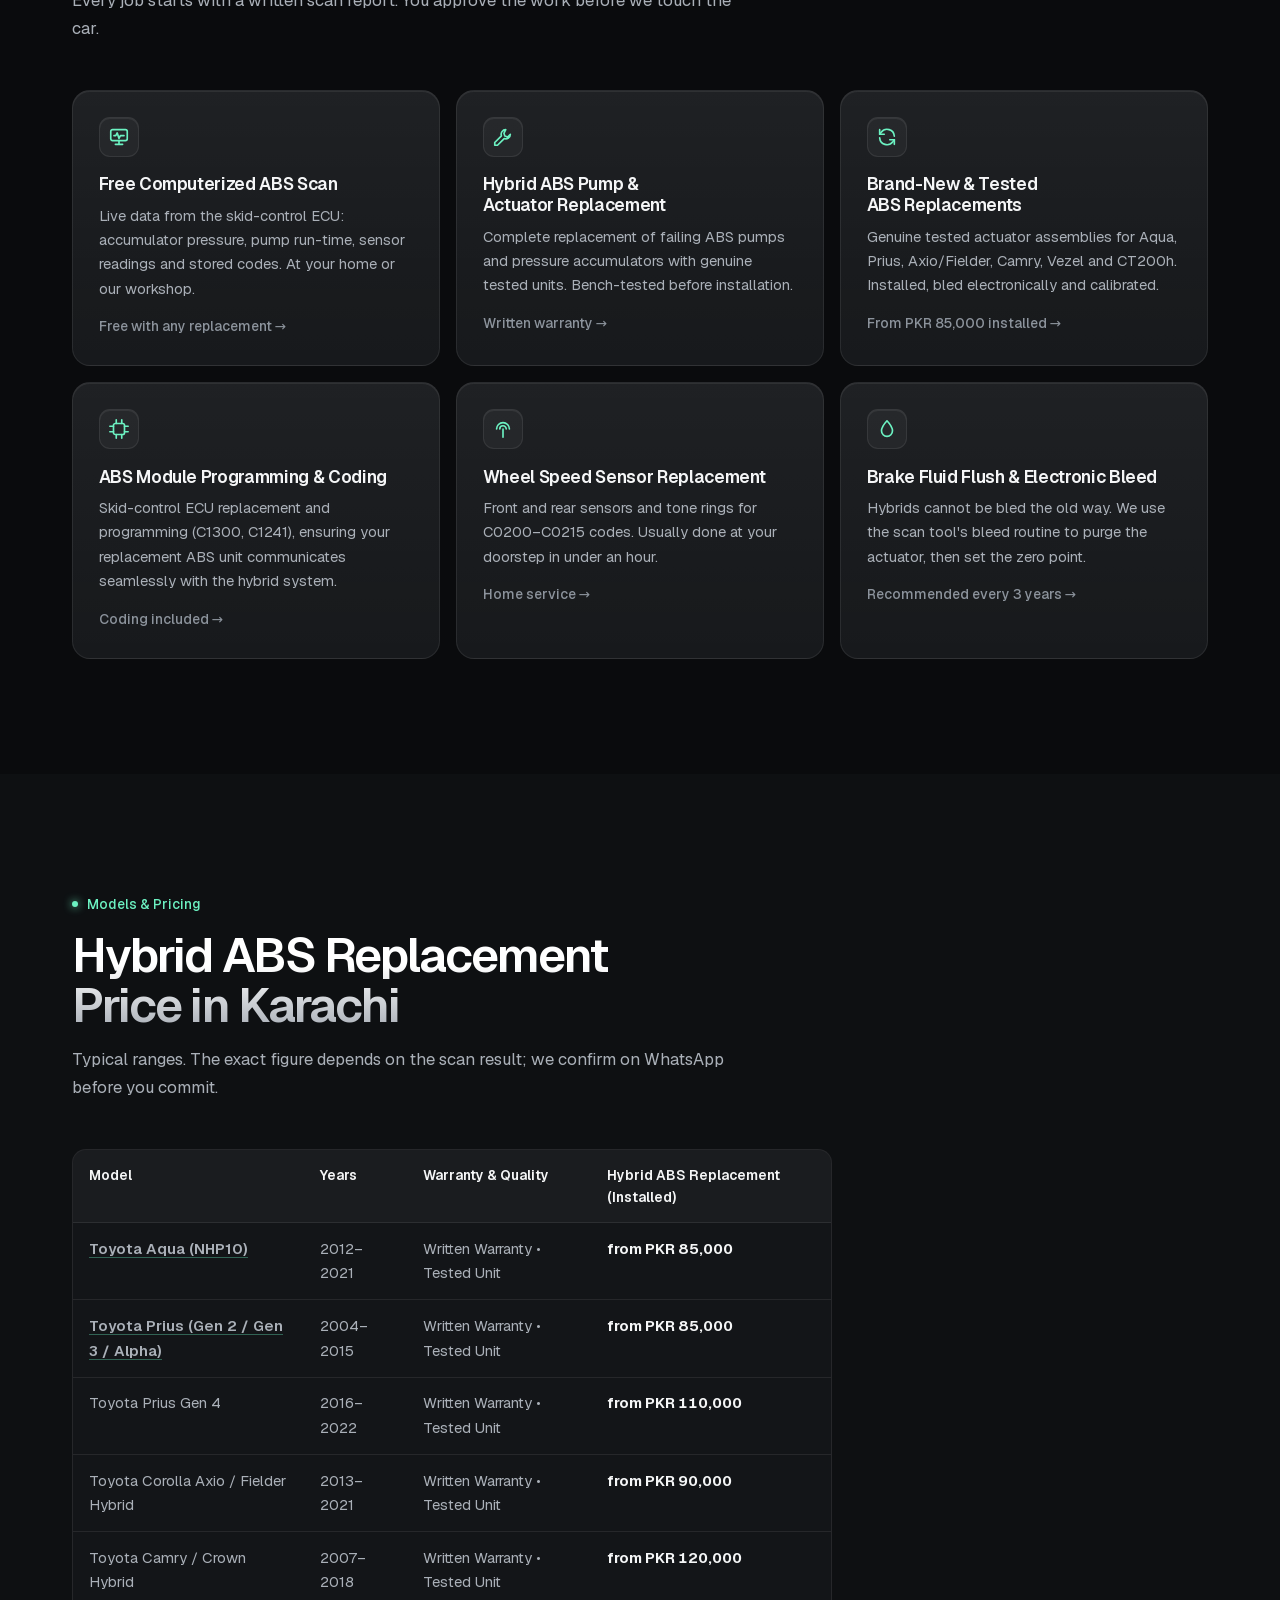
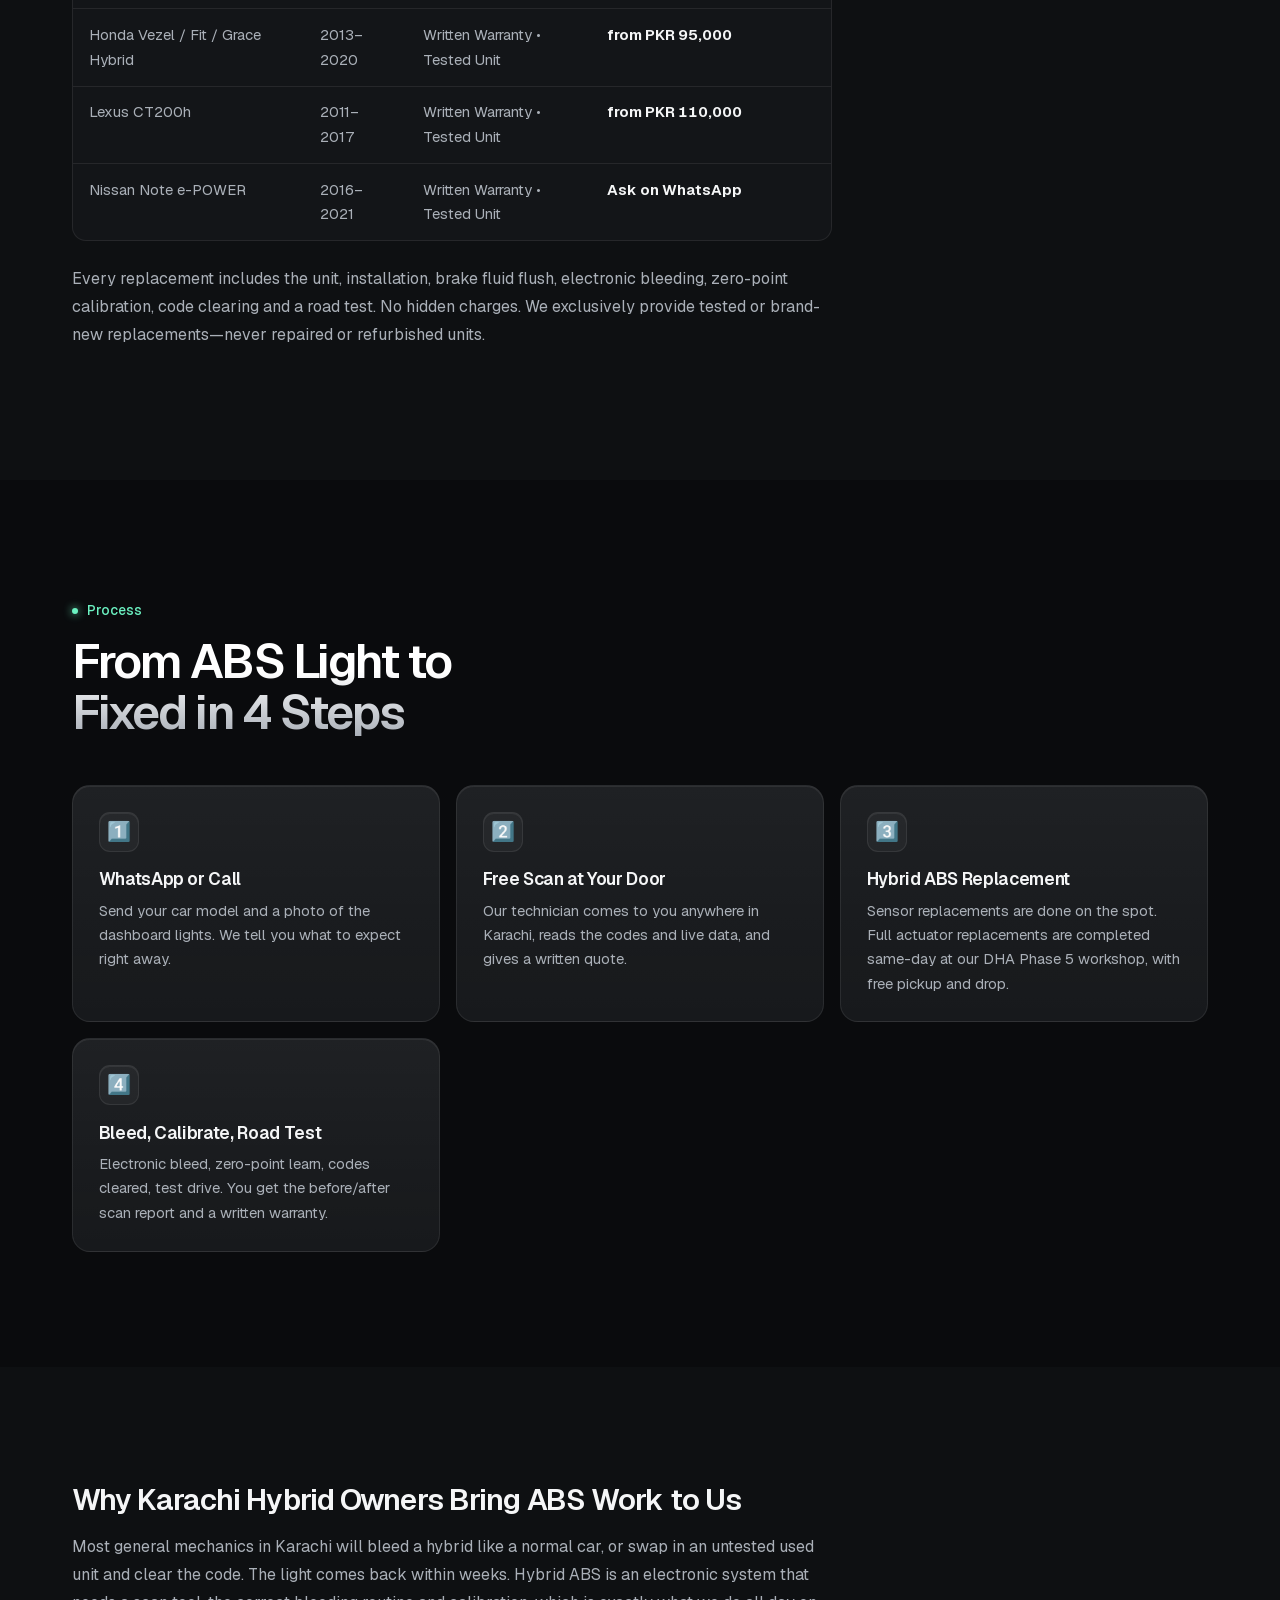
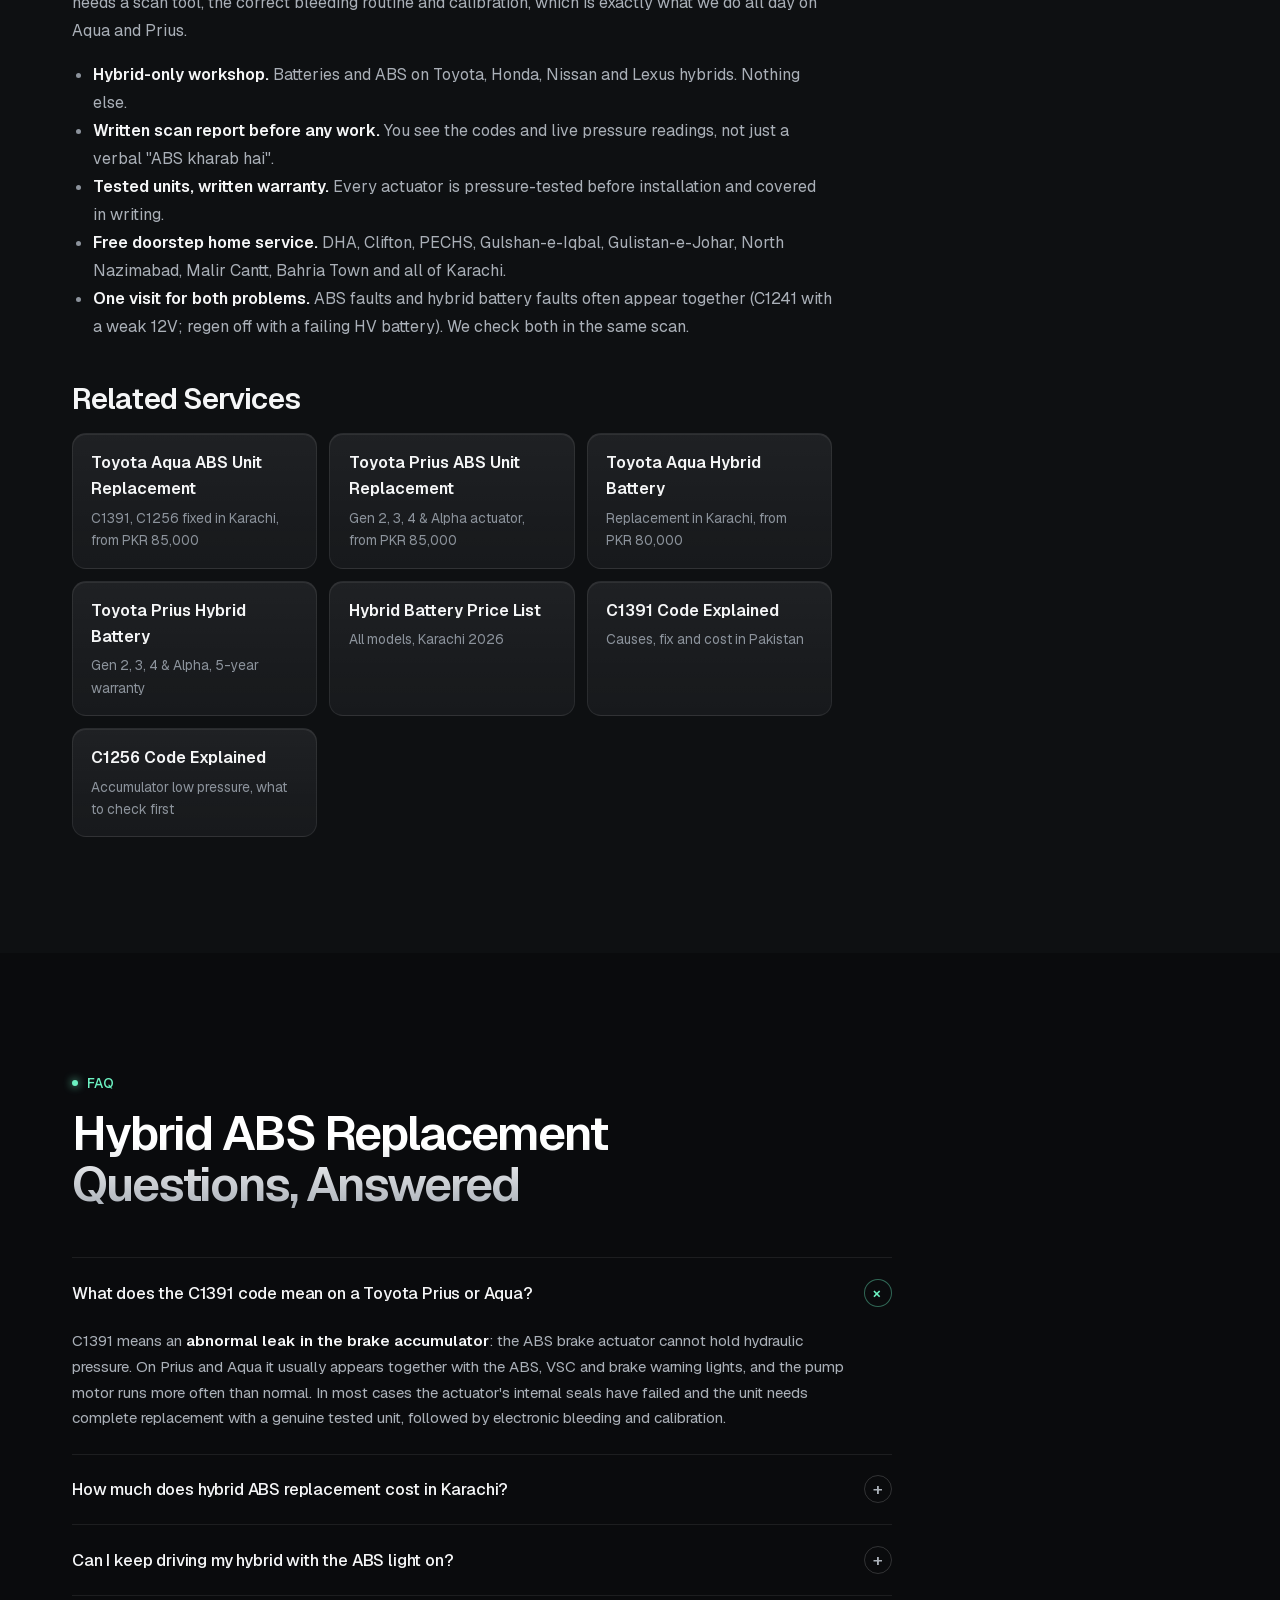
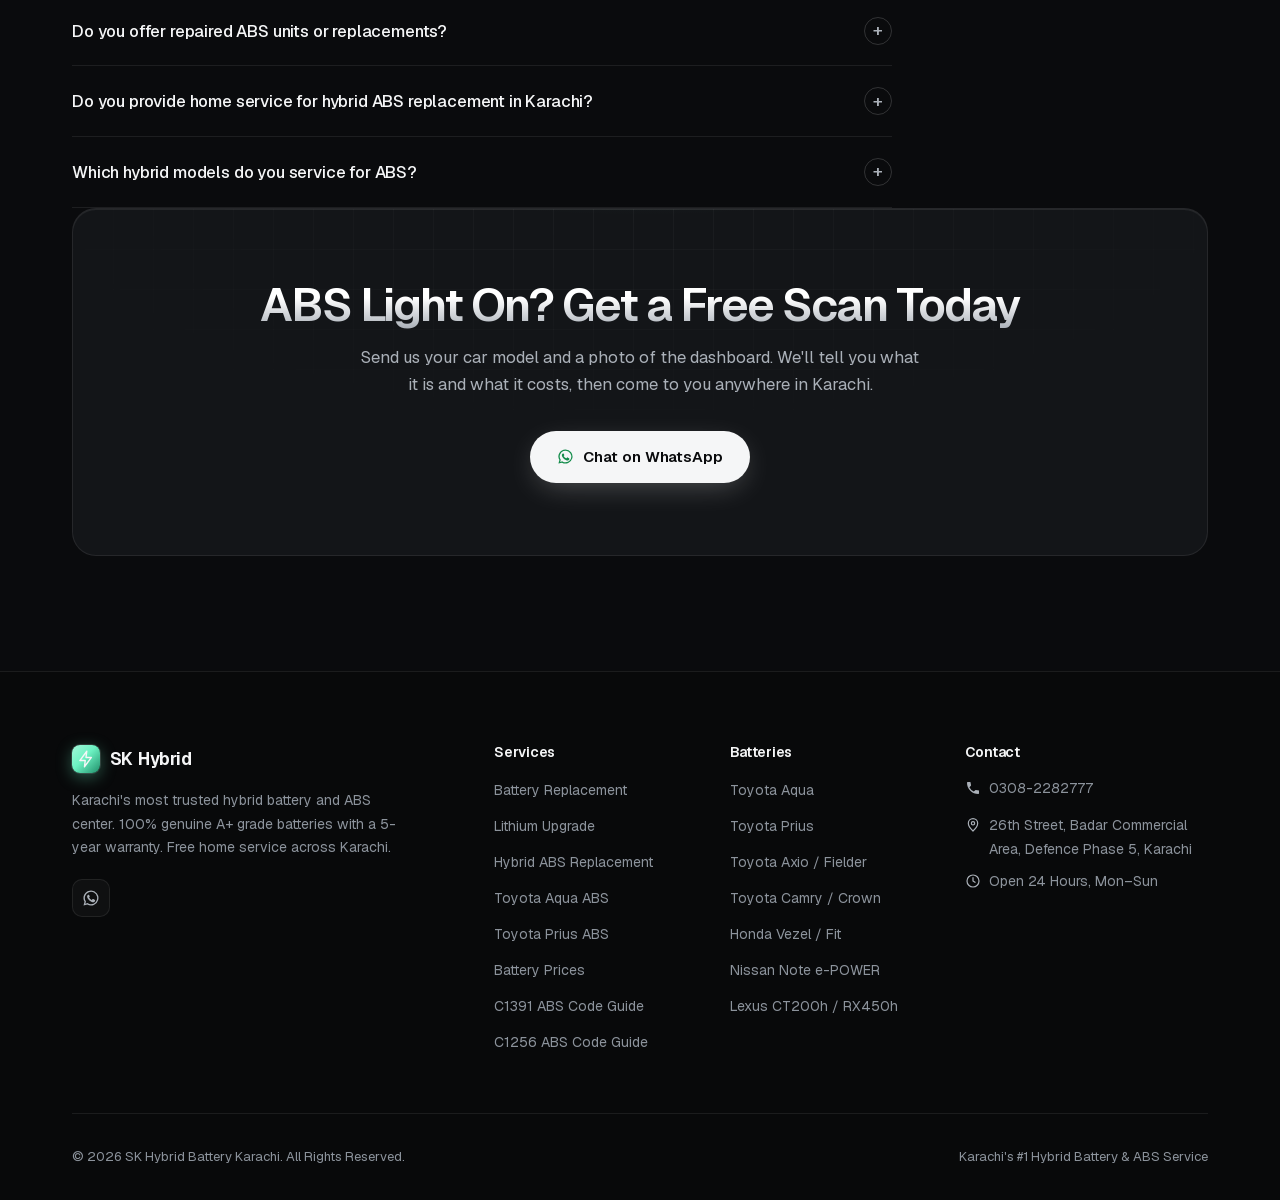
==== commit 2b01a598: "Add dedicated Toyota Aqua and Prius ABS replacement landing pages and update internal links" ====
--- a/abs-repair-karachi/index.html
+++ b/abs-repair-karachi/index.html
@@ -323,8 +323,8 @@
               <tr><th>Model</th><th>Years</th><th>Warranty &amp; Quality</th><th>Hybrid ABS Replacement (Installed)</th></tr>
             </thead>
             <tbody>
-              <tr><td data-label="Model">Toyota Aqua (NHP10)</td><td data-label="Years">2012–2021</td><td class="wide" data-label="Warranty &amp; Quality">Written Warranty • Tested Unit</td><td class="price wide" data-label="Hybrid ABS Replacement (Installed)">from PKR 85,000</td></tr>
-              <tr><td data-label="Model">Toyota Prius (Gen 2 / Gen 3 / Alpha)</td><td data-label="Years">2004–2015</td><td class="wide" data-label="Warranty &amp; Quality">Written Warranty • Tested Unit</td><td class="price wide" data-label="Hybrid ABS Replacement (Installed)">from PKR 85,000</td></tr>
+              <tr><td data-label="Model"><a href="/toyota-aqua-abs-karachi/" style="color:var(--mint);font-weight:600;">Toyota Aqua (NHP10)</a></td><td data-label="Years">2012–2021</td><td class="wide" data-label="Warranty &amp; Quality">Written Warranty • Tested Unit</td><td class="price wide" data-label="Hybrid ABS Replacement (Installed)">from PKR 85,000</td></tr>
+              <tr><td data-label="Model"><a href="/toyota-prius-abs-karachi/" style="color:var(--mint);font-weight:600;">Toyota Prius (Gen 2 / Gen 3 / Alpha)</a></td><td data-label="Years">2004–2015</td><td class="wide" data-label="Warranty &amp; Quality">Written Warranty • Tested Unit</td><td class="price wide" data-label="Hybrid ABS Replacement (Installed)">from PKR 85,000</td></tr>
               <tr><td data-label="Model">Toyota Prius Gen 4</td><td data-label="Years">2016–2022</td><td class="wide" data-label="Warranty &amp; Quality">Written Warranty • Tested Unit</td><td class="price wide" data-label="Hybrid ABS Replacement (Installed)">from PKR 110,000</td></tr>
               <tr><td data-label="Model">Toyota Corolla Axio / Fielder Hybrid</td><td data-label="Years">2013–2021</td><td class="wide" data-label="Warranty &amp; Quality">Written Warranty • Tested Unit</td><td class="price wide" data-label="Hybrid ABS Replacement (Installed)">from PKR 90,000</td></tr>
               <tr><td data-label="Model">Toyota Camry / Crown Hybrid</td><td data-label="Years">2007–2018</td><td class="wide" data-label="Warranty &amp; Quality">Written Warranty • Tested Unit</td><td class="price wide" data-label="Hybrid ABS Replacement (Installed)">from PKR 120,000</td></tr>
@@ -387,6 +387,8 @@
 
         <h2>Related Services</h2>
         <div class="related-links">
+          <a href="/toyota-aqua-abs-karachi/">Toyota Aqua ABS Unit Replacement <span>C1391, C1256 fixed in Karachi, from PKR 85,000</span></a>
+          <a href="/toyota-prius-abs-karachi/">Toyota Prius ABS Unit Replacement <span>Gen 2, 3, 4 &amp; Alpha actuator, from PKR 85,000</span></a>
           <a href="/toyota-aqua-hybrid-battery-karachi/">Toyota Aqua Hybrid Battery <span>Replacement in Karachi, from PKR 80,000</span></a>
           <a href="/toyota-prius-hybrid-battery-karachi/">Toyota Prius Hybrid Battery <span>Gen 2, 3, 4 &amp; Alpha, 5-year warranty</span></a>
           <a href="/hybrid-battery-price-karachi/">Hybrid Battery Price List <span>All models, Karachi 2026</span></a>
@@ -458,6 +460,8 @@
             <li><a href="/#services">Battery Replacement</a></li>
             <li><a href="/#services">Lithium Upgrade</a></li>
             <li><a href="/abs-repair-karachi/">Hybrid ABS Replacement</a></li>
+            <li><a href="/toyota-aqua-abs-karachi/">Toyota Aqua ABS</a></li>
+            <li><a href="/toyota-prius-abs-karachi/">Toyota Prius ABS</a></li>
             <li><a href="/hybrid-battery-price-karachi/">Battery Prices</a></li>
             <li><a href="/c1391-code-toyota-prius-aqua/">C1391 ABS Code Guide</a></li>
             <li><a href="/c1256-code-toyota-prius-aqua/">C1256 ABS Code Guide</a></li>
